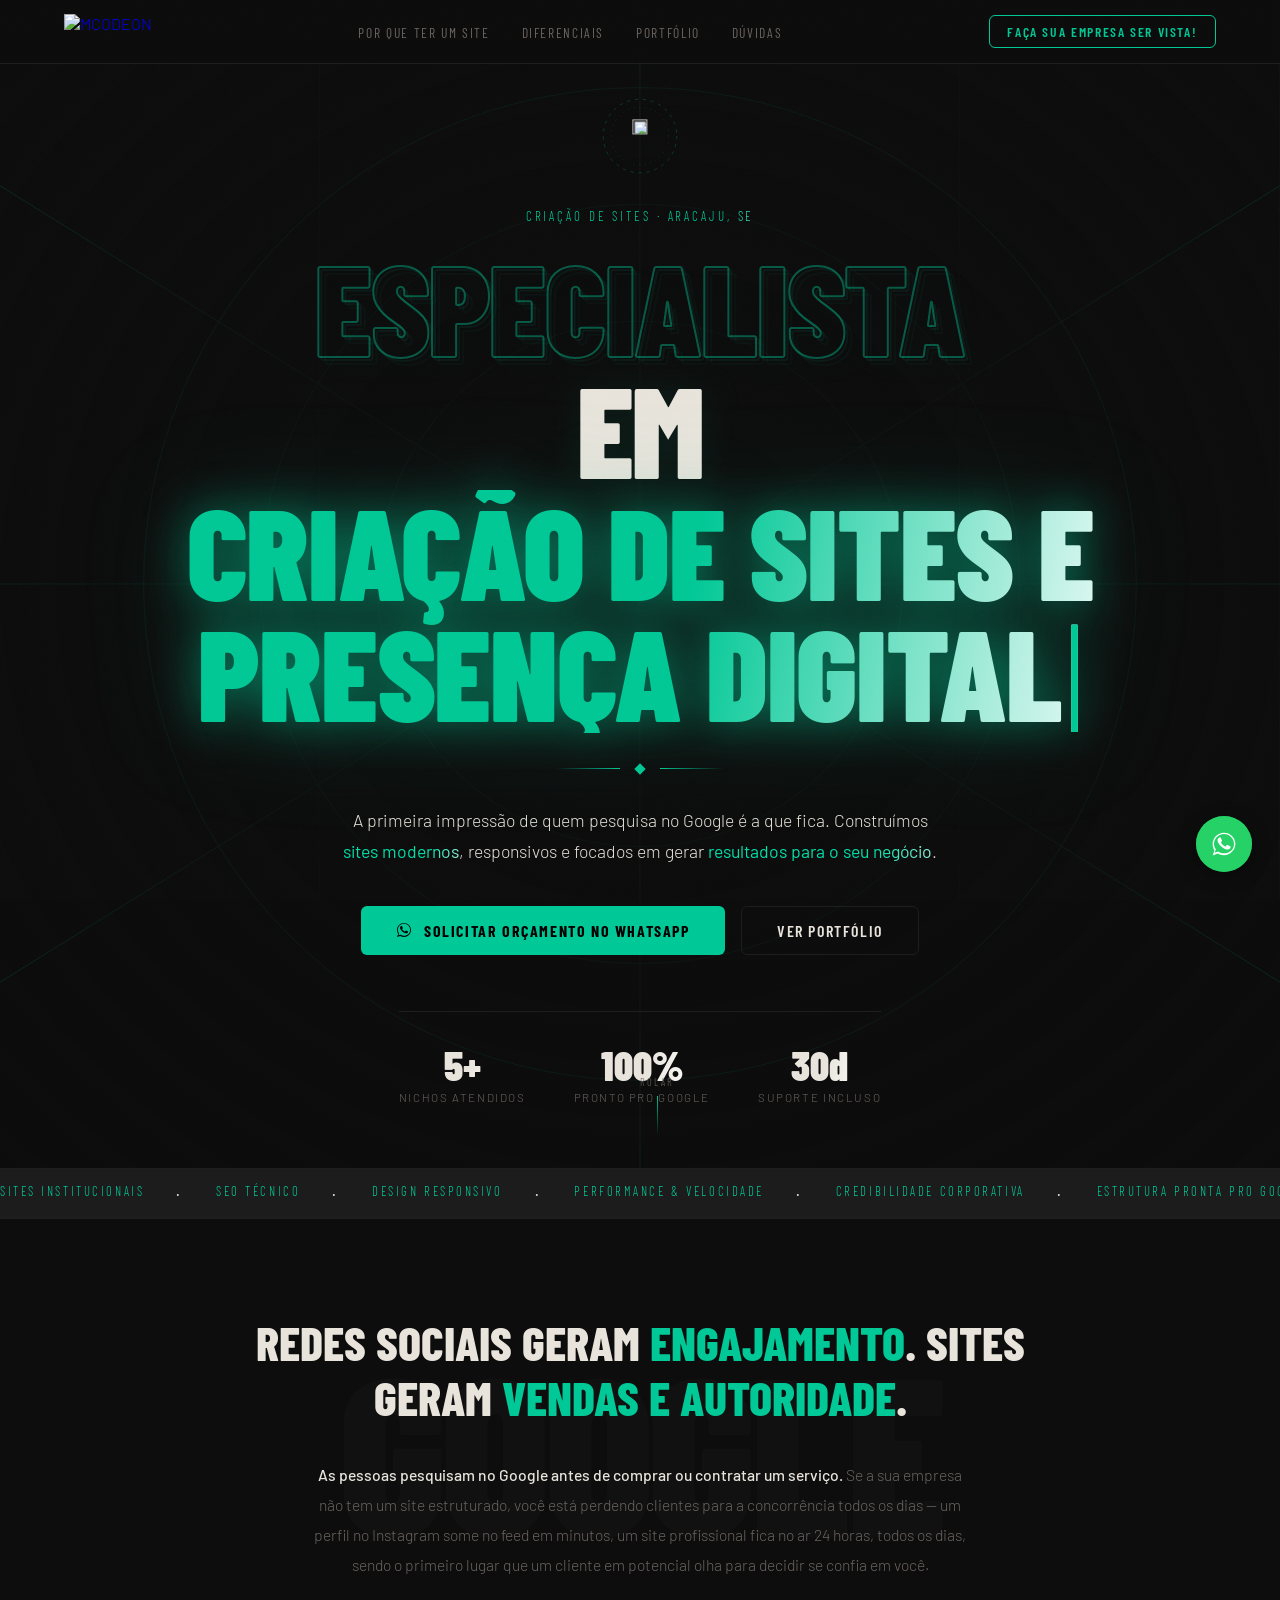
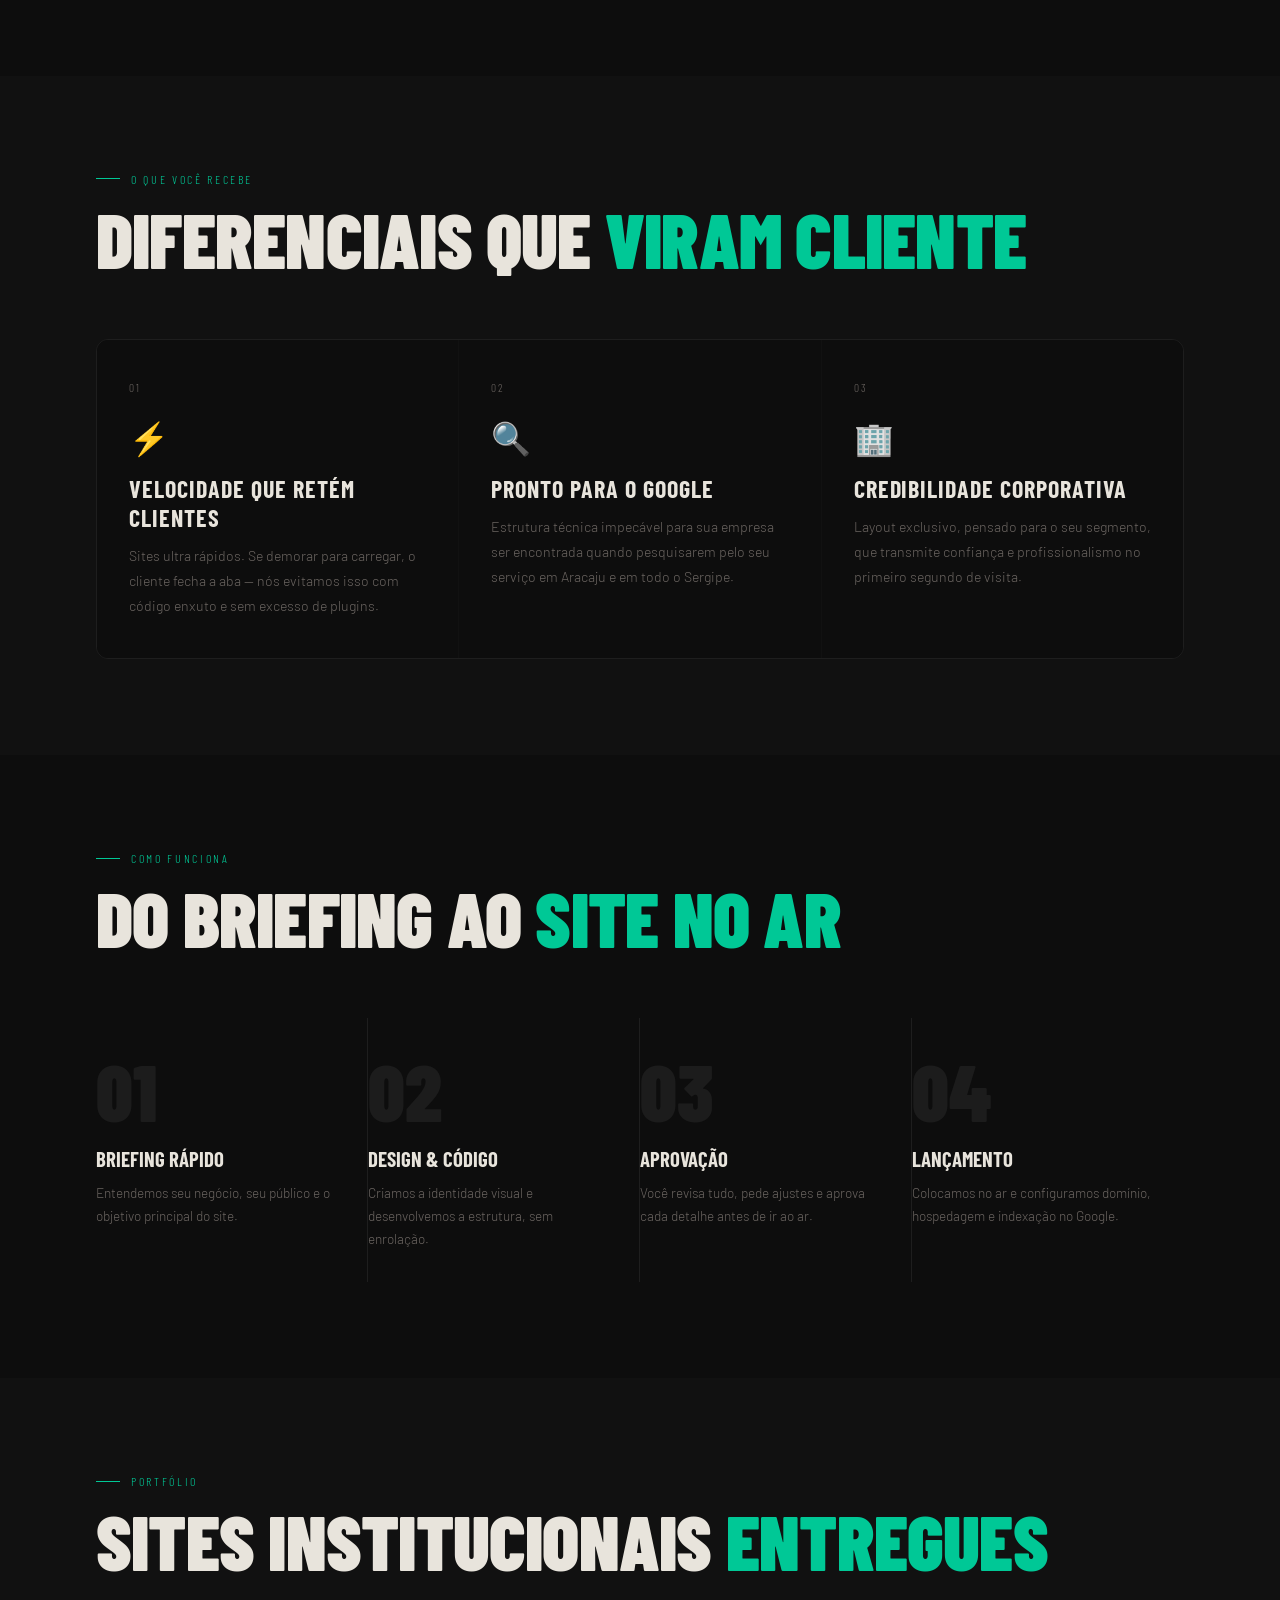
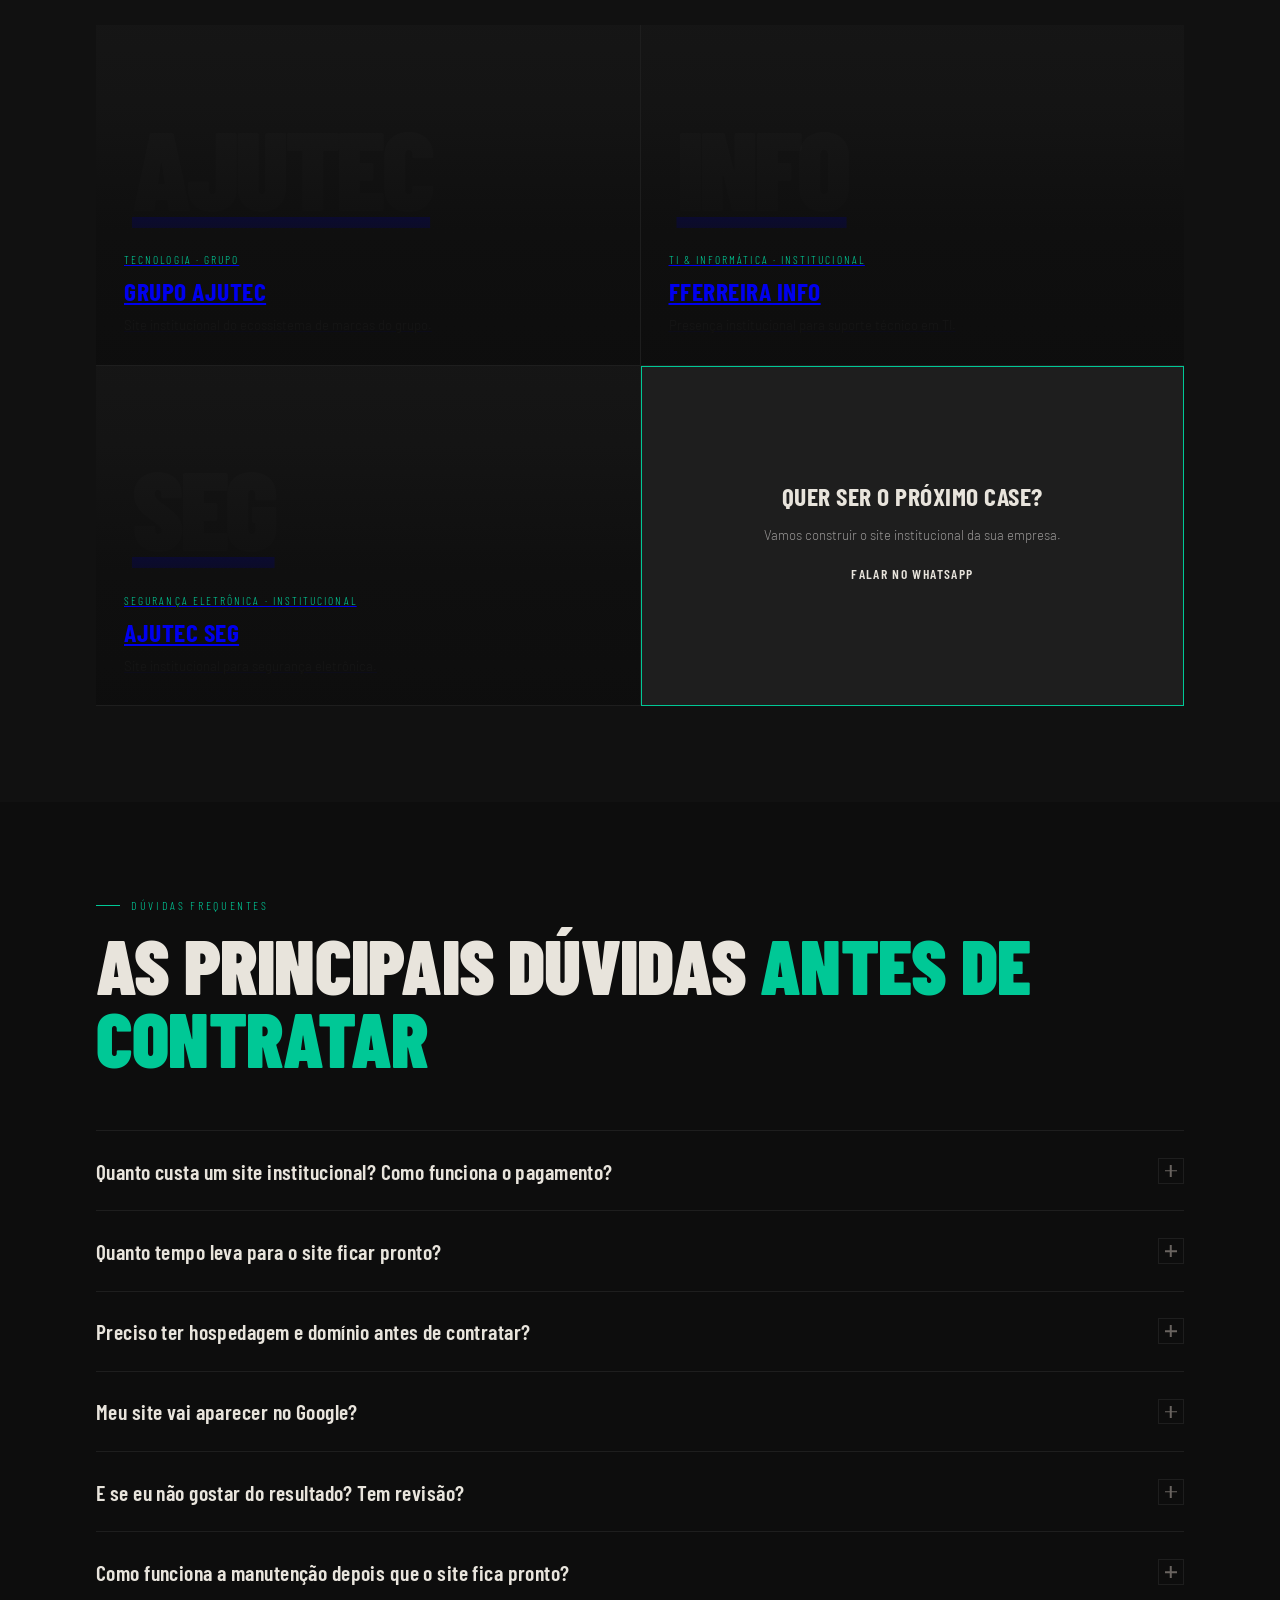
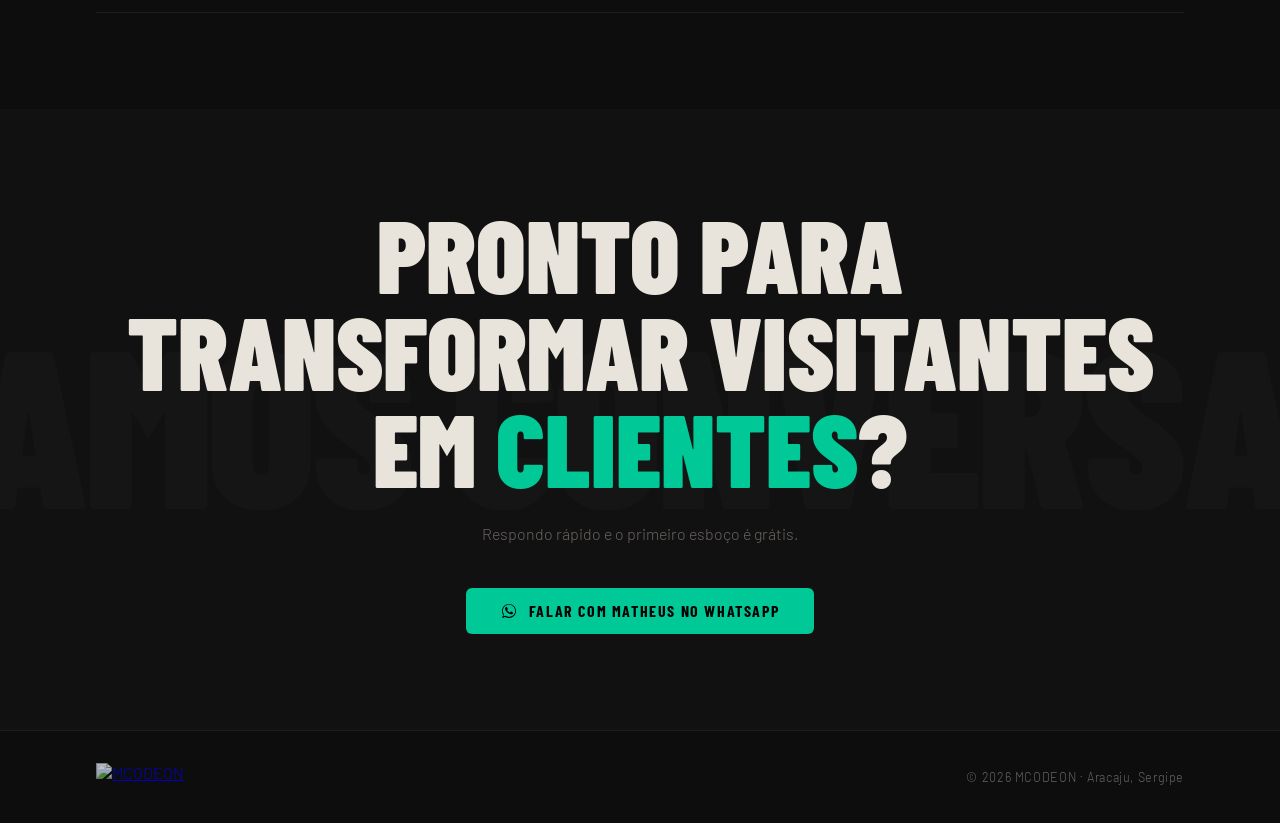
==== criacao-de-sites/index.html @ 107239f3 "nova página criada para melhor SEO" ====
<!DOCTYPE html>
<html lang="pt-BR">
<head>
<meta charset="UTF-8">
<meta name="viewport" content="width=device-width, initial-scale=1.0">
<title>Criação de Sites Profissionais em Aracaju, SE | MCODEON</title>
<meta name="description" content="Criação de sites institucionais rápidos, responsivos e otimizados para o Google. Transmita credibilidade e conquiste clientes em Aracaju e Sergipe. Orçamento pelo WhatsApp.">
<meta name="keywords" content="criação de sites, site institucional, desenvolvedor front-end, Aracaju, Sergipe, site profissional, site rápido, SEO">
<link rel="canonical" href="https://mcodeon.com.br/criacao-de-sites">

<meta property="og:type" content="website">
<meta property="og:locale" content="pt_BR">
<meta property="og:title" content="Criação de Sites Profissionais em Aracaju, SE | MCODEON">
<meta property="og:description" content="Seu negócio precisa mais do que um Instagram. Sites rápidos, responsivos e prontos para o Google, com credibilidade desde o primeiro segundo.">
<meta property="og:image" content="https://mcodeon.com.br/assets/img/logo-horizontal-semfundo.png">
<meta property="og:url" content="https://mcodeon.com.br/criacao-de-sites">

<meta name="twitter:card" content="summary_large_image">
<meta name="twitter:title" content="Criação de Sites Profissionais | MCODEON">
<meta name="twitter:description" content="Sites institucionais rápidos, responsivos e otimizados para o Google. Orçamento pelo WhatsApp.">
<meta name="twitter:image" content="https://mcodeon.com.br/assets/img/logo-horizontal-semfundo.png">
<meta name="robots" content="index, follow, max-snippet:-1, max-image-preview:large">

<link rel="preconnect" href="https://fonts.googleapis.com">
<link rel="preconnect" href="https://fonts.gstatic.com" crossorigin>
<link href="https://fonts.googleapis.com/css2?family=Barlow+Condensed:ital,wght@0,300;0,400;0,600;0,700;0,900&family=Barlow:wght@300;400;500;600&display=swap" rel="stylesheet">

<script type="application/ld+json">
{
  "@context": "https://schema.org",
  "@type": "FAQPage",
  "mainEntity": [
    { "@type": "Question", "name": "Quanto custa um site institucional? Como funciona o pagamento?",
      "acceptedAnswer": { "@type": "Answer", "text": "O valor varia conforme o número de seções, a complexidade do design e as integrações necessárias. Após uma conversa rápida pelo WhatsApp para entender o seu negócio, apresento um orçamento fechado, sem valores ocultos. Trabalho com entrada e saldo na entrega, e aceito parcelamento para projetos maiores." } },
    { "@type": "Question", "name": "Quanto tempo leva para o site ficar pronto?",
      "acceptedAnswer": { "@type": "Answer", "text": "Um site institucional com estrutura completa costuma levar de 2 a 3 semanas, do briefing à publicação. O cronograma exato é definido no início do projeto e cumprido à risca." } },
    { "@type": "Question", "name": "Preciso ter hospedagem e domínio antes de contratar?",
      "acceptedAnswer": { "@type": "Answer", "text": "Não precisa. Se você ainda não tem domínio (.com.br, .com) ou hospedagem, eu auxilio na contratação e configuração de tudo, da compra do domínio até a publicação do site no ar. Se já tem um serviço ativo, é só passar os acessos que eu cuido do resto." } },
    { "@type": "Question", "name": "Meu site vai aparecer no Google?",
      "acceptedAnswer": { "@type": "Answer", "text": "Todo projeto inclui SEO técnico: title e description otimizados, dados estruturados (JSON-LD), sitemap.xml, robots.txt, Open Graph para redes sociais e código semântico que o Google consegue ler bem. Isso coloca o site em boas condições para ranquear, principalmente em buscas locais como 'serviço + Aracaju' ou 'serviço + Sergipe'." } },
    { "@type": "Question", "name": "E se eu não gostar do resultado? Tem revisão?",
      "acceptedAnswer": { "@type": "Answer", "text": "Todo projeto inclui rodadas de revisão antes da entrega final. Você vê o site antes de ir ao ar e pode pedir ajustes de layout, cores, textos e estrutura. Nada é entregue sem a sua aprovação." } },
    { "@type": "Question", "name": "Como funciona a manutenção depois que o site fica pronto?",
      "acceptedAnswer": { "@type": "Answer", "text": "Após a publicação, seu site tem 30 dias de suporte incluído para correções e pequenos ajustes, sem custo adicional. Depois desse período, se você quiser atualizações constantes — novos textos, trocas de imagem, pequenas evoluções — fechamos um pacote de manutenção mensal sob medida para o seu negócio." } }
  ]
}
</script>

<style>
:root {
  --bg:        #0d0d0d;
  --bg2:       #111111;
  --bg3:       #161616;
  --border:    #1e1e1e;
  --accent:    #00C896;
  --accent2:   #00dfa8;
  --text:      #e8e4dc;
  --muted:     #6a6460;
  --muted2:    #9b9998;
  --faint:     #1c1c1c;
}

*, *::before, *::after { box-sizing: border-box; margin: 0; padding: 0; }
html { scroll-behavior: smooth; }

body {
  background: var(--bg);
  color: var(--text);
  font-family: 'Barlow', sans-serif;
  font-weight: 300;
  overflow-x: hidden;
}

body::before {
  content: '';
  position: fixed;
  inset: 0;
  background-image: url("data:image/svg+xml,%3Csvg viewBox='0 0 200 200' xmlns='http://www.w3.org/2000/svg'%3E%3Cfilter id='noise'%3E%3CfeTurbulence type='fractalNoise' baseFrequency='0.9' numOctaves='4' stitchTiles='stitch'/%3E%3C/filter%3E%3Crect width='100%25' height='100%25' filter='url(%23noise)' opacity='0.035'/%3E%3C/svg%3E");
  background-size: 200px 200px;
  pointer-events: none;
  z-index: 9999;
  opacity: 0.4;
}

.grid-lines {
  position: fixed; inset: 0; pointer-events: none; z-index: 0;
  display: grid; grid-template-columns: 1fr 1fr 1fr 1fr;
}
.grid-lines span { border-right: 1px solid rgba(255,255,255,0.022); }

/* ── NAV ── */
nav {
  position: fixed; top: 0; left: 0; right: 0; z-index: 100;
  display: flex; align-items: center; justify-content: space-between;
  padding: 0 clamp(1.5rem, 5vw, 4rem); height: 64px;
  border-bottom: 1px solid var(--border);
  background: rgba(13,13,13,0.85);
  -webkit-backdrop-filter: blur(12px); backdrop-filter: blur(12px);
}
.nav-logo { display: flex; align-items: center; text-decoration: none; }
.nav-logo img { height: 36px; width: auto; object-fit: contain; display: block; }
.nav-links { display: flex; gap: 2rem; list-style: none; }
.nav-links a {
  font-family: 'Barlow Condensed', sans-serif; font-weight: 400; font-size: 0.85rem;
  letter-spacing: 0.12em; text-transform: uppercase; color: var(--muted);
  text-decoration: none; transition: color 0.2s;
}
.nav-links a:hover { color: var(--accent); }
.nav-cta {
  font-family: 'Barlow Condensed', sans-serif; font-weight: 600; font-size: 0.85rem;
  letter-spacing: 0.12em; text-transform: uppercase; color: var(--accent);
  text-decoration: none; border: 1px solid var(--accent); padding: 0.45rem 1.1rem;
  transition: background 0.2s, color 0.2s; border-radius: 6px;
}
.nav-cta:hover { background: var(--accent); color: #000; }

/* ── HERO ── */
#hero {
  position: relative; min-height: 100vh;
  display: flex; flex-direction: column; align-items: center; justify-content: center;
  text-align: center; padding: 6rem clamp(1.5rem, 6vw, 5rem) 4rem; overflow: hidden;
}
#geo-svg { position: absolute; inset: 0; width: 100%; height: 100%; pointer-events: none; z-index: 0; }
#hero::before {
  content: ''; position: absolute; inset: 0;
  background: radial-gradient(ellipse 70% 70% at 50% 50%, rgba(13,13,13,0.94) 0%, rgba(13,13,13,0.72) 50%, rgba(13,13,13,0.12) 100%);
  z-index: 1; pointer-events: none;
}
.hero-inner { position: relative; z-index: 2; display: flex; flex-direction: column; align-items: center; }

.hero-mark { width: 5rem; height: 5rem; margin-bottom: 2rem; opacity: 0; animation: fadeUp 0.6s 0.15s forwards; position: relative; }
.hero-mark svg { width: 100%; height: 100%; display: block; }
.mark-logo { position: absolute; top: 50%; left: 50%; transform: translate(-50%, -50%); width: 44%; height: 44%; object-fit: contain; pointer-events: none; }
.mark-ring { animation: spin 8s linear infinite; transform-origin: 50% 50%; transform-box: fill-box; }
.mark-ring-2 { animation: spinRev 12s linear infinite; transform-origin: 50% 50%; transform-box: fill-box; }

.hero-tag {
  font-family: 'Barlow Condensed', sans-serif; font-size: 0.82rem; letter-spacing: 0.22em;
  text-transform: uppercase; margin-bottom: 1.4rem;
  background: linear-gradient(100deg, var(--accent) 0%, var(--accent) 35%, #b0fff0 50%, var(--accent) 65%, var(--accent) 100%);
  background-size: 250% 100%; -webkit-background-clip: text; background-clip: text; -webkit-text-fill-color: transparent;
  animation: fadeUp 0.6s 0.3s forwards, shimmerFast 3.5s 1s ease-in-out infinite;
}

.hero-title {
  font-family: 'Barlow Condensed', sans-serif; font-weight: 900;
  font-size: clamp(3.4rem, 10vw, 8rem); line-height: 0.95; letter-spacing: -0.01em;
  text-transform: uppercase; opacity: 0; animation: fadeUp 0.7s 0.45s forwards;
}
.hero-title .line1 {
  display: block;
  background: linear-gradient(100deg, #e8e4dc 0%, #e8e4dc 30%, #ffffff 47%, #d0fff0 53%, #e8e4dc 70%, #e8e4dc 100%);
  background-size: 220% 100%; -webkit-background-clip: text; background-clip: text; -webkit-text-fill-color: transparent;
  animation: shimmerSlow 4s 1.2s ease-in-out infinite;
  filter: drop-shadow(0 0 20px rgba(0,200,150,0.1));
}
.hero-title .line2 {
  display: block; color: transparent; -webkit-text-stroke: 2px rgba(0,200,150,0.42);
  filter: drop-shadow(3px 3px 0 rgba(0,200,150,0.18)) drop-shadow(7px 7px 0 rgba(0,200,150,0.10)) drop-shadow(14px 14px 12px rgba(0,200,150,0.08));
}
.hero-title .accent-word {
  display: block;
  background: linear-gradient(100deg, var(--accent) 0%, var(--accent) 25%, #ffffff 44%, #a0ffe0 50%, #ffffff 56%, var(--accent) 75%, var(--accent) 100%);
  background-size: 220% 100%; -webkit-background-clip: text; background-clip: text; -webkit-text-fill-color: transparent;
  animation: shimmerAccent 4.6s 0s ease-in-out infinite;
  filter: drop-shadow(0 0 22px rgba(0,200,150,0.5)) drop-shadow(0 0 50px rgba(0,200,150,0.2));
}
.hero-title .accent-word::after {
  content: '|'; -webkit-text-fill-color: var(--accent); margin-left: 4px; font-weight: 300;
  animation: blink 1.1s step-start infinite; filter: none;
}

.hero-divider { display: flex; align-items: center; gap: 1rem; margin: 2rem 0; opacity: 0; animation: fadeUp 0.6s 0.7s forwards; }
.hero-divider::before, .hero-divider::after { content: ''; display: block; width: 4rem; height: 1px; background: linear-gradient(90deg, transparent, var(--accent)); }
.hero-divider::after { background: linear-gradient(90deg, var(--accent), transparent); }
.diamond { width: 8px; height: 8px; background: var(--accent); transform: rotate(45deg); }

.hero-sub {
  font-size: clamp(0.95rem, 1.6vw, 1.1rem); font-weight: 300; color: var(--text);
  max-width: 600px; line-height: 1.75; opacity: 0; animation: fadeUp 0.7s 0.8s forwards;
}
.hero-sub .hl {
  background: linear-gradient(100deg, var(--accent2) 0%, var(--accent2) 30%, #ffffff 48%, var(--accent2) 68%, var(--accent2) 100%);
  background-size: 250% 100%; -webkit-background-clip: text; background-clip: text; -webkit-text-fill-color: transparent;
  animation: shimmerFast 3s ease-in-out infinite; font-weight: 400;
}
.hero-sub .hl:nth-child(2) { animation-delay: 0.8s; }
.hero-sub .hl:nth-child(3) { animation-delay: 1.6s; }

.hero-actions { display: flex; gap: 1rem; margin-top: 2.5rem; flex-wrap: wrap; justify-content: center; opacity: 0; animation: fadeUp 0.7s 0.95s forwards; }
.btn-primary {
  font-family: 'Barlow Condensed', sans-serif; font-weight: 700; font-size: 1rem; letter-spacing: 0.1em;
  text-transform: uppercase; color: #000; background: var(--accent); border: none; padding: 0.85rem 2.2rem;
  cursor: pointer; text-decoration: none; display: inline-block; transition: background 0.2s, transform 0.15s; border-radius: 6px;
}
.btn-primary:hover { background: var(--accent2); transform: translateY(-2px); }
.btn-ghost {
  font-family: 'Barlow Condensed', sans-serif; font-weight: 600; font-size: 1rem; letter-spacing: 0.1em;
  text-transform: uppercase; color: var(--text); background: transparent; border: 1px solid var(--border);
  padding: 0.85rem 2.2rem; cursor: pointer; text-decoration: none; display: inline-block;
  transition: border-color 0.2s, color 0.2s; border-radius: 6px;
}
.btn-ghost:hover { border-color: var(--text); }
.btn-icon { display: inline-flex; align-items: center; justify-content: center; gap: 0.75rem; }
.btn-icon svg { width: 1rem; height: 1rem; fill: currentColor; flex-shrink: 0; }

.hero-stats { display: flex; gap: 3rem; margin-top: 3.5rem; padding-top: 2rem; border-top: 1px solid var(--border); opacity: 0; animation: fadeUp 0.7s 1.1s forwards; }
.stat { text-align: center; }
.stat-num {
  font-family: 'Barlow Condensed', sans-serif; font-weight: 900; font-size: 2.6rem; line-height: 1;
  background: linear-gradient(100deg, #e8e4dc 0%, #e8e4dc 25%, #ffffff 44%, #d0fff0 50%, #ffffff 56%, #e8e4dc 75%, #e8e4dc 100%);
  background-size: 220% 100%; -webkit-background-clip: text; background-clip: text; -webkit-text-fill-color: transparent;
  animation: shimmerSlow 5s ease-in-out infinite;
}
.stat:nth-child(2) .stat-num { animation-delay: 0.6s; }
.stat:nth-child(3) .stat-num { animation-delay: 1.2s; }
.stat-label { font-size: 0.72rem; letter-spacing: 0.14em; text-transform: uppercase; color: var(--muted); margin-top: 0.3rem; }

.scroll-hint { position: absolute; bottom: 2rem; left: 50%; transform: translateX(-50%); z-index: 2; display: flex; flex-direction: column; align-items: center; gap: 0.5rem; opacity: 0; animation: fadeUp 0.7s 1.4s forwards; }
.scroll-hint span { font-family: 'Barlow Condensed', sans-serif; font-size: 0.65rem; letter-spacing: 0.2em; text-transform: uppercase; color: var(--muted); }
.scroll-line { width: 1px; height: 2.5rem; background: linear-gradient(to bottom, var(--accent), transparent); animation: scrollPulse 2s ease-in-out infinite; }

@keyframes shimmerAccent { 0% { background-position: 200% center; } 100% { background-position: -200% center; } }
@keyframes shimmerSlow { 0% { background-position: 200% center; } 100% { background-position: -200% center; } }
@keyframes shimmerFast { 0% { background-position: 250% center; } 100% { background-position: -250% center; } }
@keyframes blink { 0%, 100% { opacity: 1; } 50% { opacity: 0; } }

/* ── MARQUEE ── */
.marquee-strip { border-top: 1px solid var(--border); border-bottom: 1px solid var(--border); overflow: hidden; padding: 0.9rem 0; background: var(--faint); position: relative; z-index: 1; }
.marquee-inner { display: flex; gap: 2rem; animation: marquee 34s linear infinite; width: max-content; }
.marquee-inner span { font-family: 'Barlow Condensed', sans-serif; font-size: 0.8rem; letter-spacing: 0.2em; text-transform: uppercase; color: var(--accent); white-space: nowrap; }
.marquee-inner span.dot { color: var(--text); font-size: 1.2rem; line-height: 1; }
@keyframes marquee { from { transform: translateX(0); } to { transform: translateX(-50%); } }

/* ── SECTION BASE ── */
section { position: relative; z-index: 1; }
.section-label {
  font-family: 'Barlow Condensed', sans-serif; font-size: 0.75rem; letter-spacing: 0.22em;
  text-transform: uppercase; color: var(--accent); margin-bottom: 1rem; display: flex; align-items: center; gap: 0.7rem;
}
.section-label::before { content: ''; display: block; width: 1.5rem; height: 1px; background: var(--accent); }
.section-title { font-family: 'Barlow Condensed', sans-serif; font-weight: 900; font-size: clamp(2.8rem, 6vw, 5rem); text-transform: uppercase; line-height: 0.95; letter-spacing: -0.01em; }
.section-title em { font-style: normal; color: var(--accent); }

/* ── A DOR ── */
#dor { padding: 6rem clamp(1.5rem, 8vw, 6rem); position: relative; overflow: hidden; border-top: 1px solid var(--border); }
#dor::before {
  content: 'GOOGLE'; position: absolute; top: 50%; left: 50%; transform: translate(-50%, -50%);
  font-family: 'Barlow Condensed', sans-serif; font-weight: 900; font-size: clamp(4rem, 18vw, 14rem);
  letter-spacing: -0.02em; text-transform: uppercase; color: rgba(255,255,255,0.02); white-space: nowrap; pointer-events: none;
}
.dor-inner { position: relative; z-index: 1; max-width: 880px; margin: 0 auto; text-align: center; }
.dor-quote {
  font-family: 'Barlow Condensed', sans-serif; font-weight: 800; text-transform: uppercase;
  font-size: clamp(1.7rem, 4vw, 3rem); line-height: 1.15; margin-bottom: 2.2rem;
}
.dor-quote em { font-style: normal; color: var(--accent); }
.dor-text { font-size: 0.98rem; color: var(--muted); line-height: 1.9; max-width: 660px; margin: 0 auto; }
.dor-text strong { color: var(--text); font-weight: 500; }

/* ── SERVICES / DIFERENCIAIS ── */
#servicos { padding: 6rem clamp(1.5rem, 8vw, 6rem); background: var(--bg2); }
.services-grid { display: grid; grid-template-columns: repeat(auto-fit, minmax(260px, 1fr)); gap: 1px; margin-top: 4rem; border: 1px solid var(--border); border-radius: 12px; overflow: hidden; }
.service-card { background: var(--bg); padding: 2.5rem 2rem; position: relative; overflow: hidden; transition: background 0.25s; }
.service-card::before { content: ''; position: absolute; top: 0; left: 0; width: 3px; height: 0; background: var(--accent); transition: height 0.35s ease; }
.service-card:hover { background: var(--bg3); }
.service-card:hover::before { height: 100%; }
.service-num { font-family: 'Barlow Condensed', sans-serif; font-size: 0.72rem; letter-spacing: 0.18em; color: var(--muted); margin-bottom: 1.5rem; }
.service-icon { font-size: 2rem; margin-bottom: 1rem; display: block; }
.service-name { font-family: 'Barlow Condensed', sans-serif; font-weight: 700; font-size: 1.5rem; text-transform: uppercase; letter-spacing: 0.04em; margin-bottom: 0.8rem; }
.service-desc { font-size: 0.88rem; color: var(--muted); line-height: 1.75; }

/* ── PROCESS ── */
#processo { padding: 6rem clamp(1.5rem, 8vw, 6rem); }
.process-steps { display: grid; grid-template-columns: repeat(auto-fit, minmax(200px, 1fr)); margin-top: 4rem; }
.process-step { padding: 2rem 2rem 2rem 0; border-right: 1px solid var(--border); }
.process-step:last-child { border-right: none; }
.step-num { font-family: 'Barlow Condensed', sans-serif; font-weight: 900; font-size: 5rem; line-height: 1; color: var(--faint); margin-bottom: 1rem; transition: color 0.3s; }
.process-step:hover .step-num { color: var(--accent); opacity: 0.3; }
.step-title { font-family: 'Barlow Condensed', sans-serif; font-weight: 700; font-size: 1.3rem; text-transform: uppercase; margin-bottom: 0.6rem; }
.step-desc { font-size: 0.85rem; color: var(--muted); line-height: 1.7; }

/* ── PORTFOLIO ── */
#portfolio { padding: 6rem clamp(1.5rem, 8vw, 6rem); background: var(--bg2); }
.portfolio-header { display: flex; justify-content: space-between; align-items: flex-end; flex-wrap: wrap; gap: 1.5rem; margin-bottom: 3rem; }
.portfolio-grid { display: grid; grid-template-columns: 1fr 1fr; gap: 1px; background: var(--border); }
.proj-inner { position: relative; overflow: hidden; aspect-ratio: 16 / 10; padding: 1.75rem; display: flex; flex-direction: column; justify-content: flex-end; }
.proj-overlay { position: absolute; inset: 0; background: linear-gradient(to top, rgba(13,13,13,0.97) 0%, rgba(13,13,13,0.88) 40%, rgba(13,13,13,0.6) 75%, rgba(13,13,13,0.5) 100%); z-index: 1; }
.proj-cat { font-family: 'Barlow Condensed', sans-serif; font-size: 0.72rem; letter-spacing: 0.18em; text-transform: uppercase; color: var(--accent); margin-bottom: 0.6rem; }
.proj-name { font-family: 'Barlow Condensed', sans-serif; font-weight: 700; font-size: 1.6rem; text-transform: uppercase; letter-spacing: 0.02em; margin-bottom: 0.5rem; }
.proj-desc { font-size: 0.82rem; color: var(--muted2); line-height: 1.7; }
.proj-arrow {
  position: absolute; top: 1.5rem; right: 1.5rem; width: 2.2rem; height: 2.2rem; border: 1px solid var(--border);
  display: flex; align-items: center; justify-content: center; opacity: 0; transform: translate(-4px, 4px);
  transition: opacity 0.25s, transform 0.25s; border-radius: 6px; z-index: 2; background: var(--bg);
}
.proj:hover .proj-arrow { opacity: 1; transform: translate(0,0); }
.proj-arrow svg { width: 14px; fill: var(--accent); }
.proj-bg-text {
  position: absolute; bottom: -1rem; right: -0.5rem; font-family: 'Barlow Condensed', sans-serif; font-weight: 900;
  font-size: 7rem; letter-spacing: -0.04em; color: rgba(255,255,255,0.04); text-transform: uppercase;
  pointer-events: none; user-select: none; -webkit-user-select: none; transition: opacity 0.3s; z-index: 0;
}
.proj:hover .proj-bg-text { opacity: 0.3; }
.proj-bg-text, .proj-arrow, .proj-cat, .proj-name { position: relative; z-index: 2; }
.proj-bg-text { z-index: 0; }

.proj--cta .proj-inner { justify-content: center; align-items: center; text-align: center; }
.proj--cta { border: 1px solid var(--accent); }
.proj--cta .proj-name { margin-bottom: 0.8rem; }
.proj--cta .btn-ghost { margin-top: 0.5rem; padding: 0.6rem 1.4rem; font-size: 0.85rem; }

/* ── FAQ ── */
#faq { padding: 6rem clamp(1.5rem, 8vw, 6rem); background: var(--bg); }
.faq-list { margin-top: 3.5rem; border-top: 1px solid var(--border); }
.faq-item { border-bottom: 1px solid var(--border); }
.faq-question { width: 100%; background: none; border: none; cursor: pointer; padding: 1.6rem 0; display: flex; align-items: center; justify-content: space-between; gap: 1.5rem; text-align: left; }
.faq-question span { font-family: 'Barlow Condensed', sans-serif; font-weight: 600; font-size: clamp(1.1rem, 2.2vw, 1.35rem); letter-spacing: 0.02em; color: var(--text); line-height: 1.3; transition: color 0.2s; }
.faq-question:hover span, .faq-item.open .faq-question span { color: var(--accent); }
.faq-icon { flex-shrink: 0; width: 1.6rem; height: 1.6rem; border: 1px solid var(--border); position: relative; transition: border-color 0.2s, background 0.2s; }
.faq-icon span { position: absolute; top: 50%; left: 50%; display: block; width: 12px; height: 1.5px; background: var(--muted); transition: transform 0.3s ease, opacity 0.3s ease, background 0.2s; }
.faq-icon span:first-child { transform: translate(-50%, -50%) rotate(0deg); }
.faq-icon span:last-child { transform: translate(-50%, -50%) rotate(90deg); }
.faq-item.open .faq-icon { border-color: var(--accent); background: var(--accent); }
.faq-item.open .faq-icon span { background: #000; }
.faq-item.open .faq-icon span:first-child { transform: translate(-50%, -50%) rotate(45deg); }
.faq-item.open .faq-icon span:last-child { transform: translate(-50%, -50%) rotate(-45deg); }
.faq-answer { overflow: hidden; max-height: 0; transition: max-height 0.4s ease, padding 0.3s ease; padding: 0; }
.faq-item.open .faq-answer { max-height: 400px; padding-bottom: 1.6rem; }
.faq-answer p { font-size: 0.95rem; color: var(--muted); line-height: 1.85; max-width: 740px; }

/* ── CTA ── */
#contato { padding: 6rem clamp(1.5rem, 8vw, 6rem); background: var(--bg2); text-align: center; position: relative; overflow: hidden; }
#contato::before {
  content: 'VAMOS CONVERSAR'; position: absolute; top: 50%; left: 50%; transform: translate(-50%, -50%);
  font-family: 'Barlow Condensed', sans-serif; font-weight: 900; font-size: clamp(4rem, 18vw, 14rem);
  letter-spacing: -0.02em; text-transform: uppercase; color: rgba(255,255,255,0.02); white-space: nowrap; pointer-events: none;
}
.cta-inner { position: relative; z-index: 1; }
.cta-title { font-family: 'Barlow Condensed', sans-serif; font-weight: 900; font-size: clamp(3rem, 8vw, 6.5rem); text-transform: uppercase; line-height: 0.95; margin-bottom: 1.5rem; }
.cta-title span { color: var(--accent); }
.cta-sub { font-size: 1rem; color: var(--muted); max-width: 420px; margin: 0 auto 2.5rem; line-height: 1.7; }
.cta-links { display: flex; gap: 1rem; justify-content: center; flex-wrap: wrap; }

/* ── FOOTER ── */
footer { padding: 2rem clamp(1.5rem, 8vw, 6rem); border-top: 1px solid var(--border); display: flex; justify-content: space-between; align-items: center; flex-wrap: wrap; gap: 1rem; }
.footer-logo { display: flex; align-items: center; }
.footer-logo img { height: 28px; width: auto; object-fit: contain; opacity: 0.75; transition: opacity 0.2s; }
.footer-logo img:hover { opacity: 1; }
footer p { font-size: 0.78rem; color: var(--muted); letter-spacing: 0.05em; }
#textofooter { color: var(--muted); }
.link-invisivel { color: inherit; text-decoration: none; }

/* ── GLOBAL ANIMATIONS ── */
@keyframes fadeUp { from { opacity: 0; transform: translateY(20px); } to { opacity: 1; transform: translateY(0); } }
@keyframes spin { to { transform: rotate(360deg); } }
@keyframes spinRev { to { transform: rotate(-360deg); } }
@keyframes scrollPulse { 0%, 100% { opacity: 0.3; } 50% { opacity: 1; } }

.reveal { opacity: 0; transform: translateY(24px); transition: opacity 0.6s ease, transform 0.6s ease; }
.reveal.visible { opacity: 1; transform: translateY(0); }

/* ── HAMBURGER ── */
.nav-hamburger { display: none; flex-direction: column; justify-content: center; gap: 5px; width: 2.2rem; height: 2.2rem; background: none; border: none; cursor: pointer; padding: 0; z-index: 200; }
.nav-hamburger span { display: block; width: 100%; height: 1.5px; background: var(--text); transition: transform 0.3s ease, opacity 0.3s ease; transform-origin: center; }
.nav-hamburger.open span:nth-child(1) { transform: translateY(6.5px) rotate(45deg); }
.nav-hamburger.open span:nth-child(2) { opacity: 0; transform: scaleX(0); }
.nav-hamburger.open span:nth-child(3) { transform: translateY(-6.5px) rotate(-45deg); }

.nav-drawer {
  display: none; position: fixed; top: 64px; left: 0; right: 0; background: rgba(13,13,13,0.98);
  -webkit-backdrop-filter: blur(12px); backdrop-filter: blur(16px); border-bottom: 1px solid var(--border);
  z-index: 99; padding: 2rem clamp(1.5rem, 6vw, 2.5rem); flex-direction: column; gap: 0;
  transform: translateY(-8px); opacity: 0; transition: transform 0.3s ease, opacity 0.3s ease;
  border-bottom-left-radius: 16px; border-bottom-right-radius: 16px;
}
.nav-drawer.open { display: flex; transform: translateY(0); opacity: 1; }
.nav-drawer a { font-family: 'Barlow Condensed', sans-serif; font-weight: 700; font-size: 2rem; letter-spacing: 0.06em; text-transform: uppercase; color: var(--muted); text-decoration: none; padding: 0.9rem 0; border-bottom: 1px solid var(--border); transition: color 0.2s; }
.nav-drawer a:last-child { border-bottom: none; }
.nav-drawer a:hover { color: var(--accent); }

/* ── WHATSAPP FLUTUANTE ── */
.whatsapp-float {
  position: fixed; bottom: 1.75rem; right: 1.75rem; width: 3.5rem; height: 3.5rem; background: #25D366;
  border-radius: 50%; display: flex; align-items: center; justify-content: center; color: #fff;
  text-decoration: none; box-shadow: 0 4px 18px rgba(0,0,0,0.35); z-index: 200; transition: transform 0.2s ease, box-shadow 0.2s ease;
}
.whatsapp-float:hover { transform: scale(1.08); box-shadow: 0 6px 24px rgba(0,0,0,0.45); }
.whatsapp-float svg { position: relative; z-index: 2; }
.whatsapp-float__pulse { position: absolute; inset: 0; border-radius: 50%; background: #25D366; opacity: 0.6; animation: waPulse 2.4s ease-out infinite; z-index: 1; }
@keyframes waPulse { 0% { transform: scale(1); opacity: 0.6; } 100% { transform: scale(1.9); opacity: 0; } }
@media (prefers-reduced-motion: reduce) { .whatsapp-float__pulse { animation: none; opacity: 0; } html { scroll-behavior: auto; } }

/* ── MOBILE ── */
@media (max-width: 380px) {
  .hero-title { font-size: clamp(2.8rem, 18vw, 4rem); }
  .hero-stats { gap: 1rem; }
  .stat-num { font-size: 1.7rem; }
}

@media (max-width: 768px) {
  .nav-links { display: none; }
  .nav-cta { display: none; }
  .nav-hamburger { display: flex; }

  #hero { padding: 5.5rem 1.5rem 5rem; min-height: 100svh; }
  .hero-mark { width: 4rem; height: 4rem; margin-bottom: 1.5rem; }
  .hero-tag { font-size: 0.7rem; letter-spacing: 0.16em; margin-bottom: 1rem; }
  .hero-title { font-size: clamp(3rem, 15vw, 5rem); }
  .hero-divider::before, .hero-divider::after { width: 2.5rem; }
  .hero-sub { font-size: 0.92rem; max-width: 100%; }
  .hero-actions { flex-direction: column; align-items: center; gap: 0.75rem; width: 100%; }
  .btn-primary, .btn-ghost { width: 100%; text-align: center; padding: 1rem 1.5rem; }
  .hero-stats { gap: 1.5rem; margin-top: 2.5rem; padding-top: 1.5rem; width: 100%; justify-content: center; }
  .stat-num { font-size: 2rem; }
  .scroll-hint { display: none; }

  .marquee-inner { gap: 1.2rem; }
  .marquee-inner span { font-size: 0.72rem; }

  #dor, #servicos, #processo, #portfolio, #faq, #contato { padding: 4rem 1.5rem; }
  .section-title { font-size: clamp(2.2rem, 10vw, 3.5rem); }
  .dor-quote { font-size: clamp(1.4rem, 6vw, 2rem); }

  .services-grid { grid-template-columns: 1fr; margin-top: 2.5rem; }
  .service-card { padding: 2rem 1.5rem; }

  .process-steps { grid-template-columns: 1fr; margin-top: 2.5rem; }
  .process-step { border-right: none; border-bottom: 1px solid var(--border); padding: 1.5rem 0; }
  .process-step:last-child { border-bottom: none; }
  .step-num { font-size: 3.5rem; }

  .portfolio-grid { grid-template-columns: 1fr; }
  .proj-inner { aspect-ratio: 16 / 11; padding: 1.5rem; }
  .proj-bg-text { font-size: 4.5rem; }
  .portfolio-header { flex-direction: column; gap: 1rem; }

  .cta-title { font-size: clamp(2.5rem, 12vw, 4rem); }
  .cta-links { flex-direction: column; align-items: center; }
  .cta-links a { width: 100%; text-align: center; }

  footer { flex-direction: column; align-items: flex-start; gap: 0.6rem; padding: 1.5rem; }
  .footer-logo img { height: 24px; }
  .whatsapp-float { bottom: 1.25rem; right: 1.25rem; width: 3.2rem; height: 3.2rem; }

  .faq-question { padding: 1.3rem 0; gap: 1rem; }
  .faq-item.open .faq-answer { max-height: 600px; }
}
</style>
</head>
<body>

<div class="grid-lines"><span></span><span></span><span></span><span></span></div>

<nav>
  <a href="/" class="nav-logo"><img src="https://mcodeon.com.br/assets/img/logo-horizontal-semfundo.png" alt="MCODEON"></a>
  <ul class="nav-links">
    <li><a href="#dor">Por que ter um site</a></li>
    <li><a href="#servicos">Diferenciais</a></li>
    <li><a href="#portfolio">Portfólio</a></li>
    <li><a href="#faq">Dúvidas</a></li>
  </ul>
  <a class="nav-cta" href="https://wa.me/5579998523718?text=Ol%C3%A1%20Matheus%2C%20quero%20solicitar%20um%20or%C3%A7amento%20para%20a%20cria%C3%A7%C3%A3o%20de%20um%20site%20profissional%20para%20o%20meu%20neg%C3%B3cio" target="_blank" rel="noopener">
    FAÇA SUA EMPRESA SER VISTA!</a>
  <button class="nav-hamburger" id="hamburger" aria-label="Abrir menu"><span></span><span></span><span></span></button>
</nav>

<div class="nav-drawer" id="drawer">
  <a href="#dor">Por que ter um site</a>
  <a href="#servicos">Diferenciais</a>
  <a href="#portfolio">Portfólio</a>
  <a href="#faq">Dúvidas</a>
  <a href="https://wa.me/5579998523718" target="_blank" rel="noopener">MUDE SEU NEGÓCIO AGORA</a>
</div>

<!-- HERO -->
<section id="hero">
  <svg id="geo-svg" viewBox="0 0 1200 800" preserveAspectRatio="xMidYMid slice">
    <g stroke="#00C896" stroke-width="0.6" fill="none" opacity="0.22">
      <circle cx="600" cy="400" r="180"></circle>
      <circle cx="600" cy="400" r="260"></circle>
      <circle cx="600" cy="400" r="340"></circle>
      <line x1="0" y1="400" x2="1200" y2="400"></line>
      <line x1="600" y1="0" x2="600" y2="800"></line>
      <line x1="150" y1="120" x2="1050" y2="680"></line>
      <line x1="1050" y1="120" x2="150" y2="680"></line>
    </g>
  </svg>

  <div class="hero-inner">
    <div class="hero-mark">
      <svg viewBox="0 0 100 100">
        <circle class="mark-ring" cx="50" cy="50" r="46" fill="none" stroke="#00C896" stroke-width="0.6" stroke-dasharray="4 6" opacity="0.5"></circle>
        <circle class="mark-ring-2" cx="50" cy="50" r="36" fill="none" stroke="#00dfa8" stroke-width="0.4" stroke-dasharray="2 5" opacity="0.35"></circle>
      </svg>
      <img class="mark-logo" src="https://mcodeon.com.br/assets/img/logo-limpo-semfundo.png" alt="">
    </div>

    <span class="hero-tag">Criação de Sites · Aracaju, SE</span>

    <h1 class="hero-title">
      <span class="line2">Especialista</span>
      <span class="line1">em</span>
      <span class="accent-word">Criação de Sites e Presença Digital</span>
    </h1>

    <div class="hero-divider"><span class="diamond"></span></div>

    <p class="hero-sub">
A primeira impressão de quem pesquisa no Google é a que fica. Construímos <span class="hl">sites modernos</span>, responsivos e focados em gerar <span class="hl">resultados para o seu negócio</span>.</p>

    <div class="hero-actions">
      <a class="btn-primary btn-icon" href="https://wa.me/5579998523718?text=Ol%C3%A1%20Matheus%2C%20quero%20solicitar%20um%20or%C3%A7amento%20para%20a%20cria%C3%A7%C3%A3o%20de%20um%20site%20profissional%20para%20o%20meu%20neg%C3%B3cio" target="_blank" rel="noopener">
        <svg viewBox="0 0 32 32"><path d="M16 2C8.3 2 2 8.3 2 16c0 2.8.8 5.5 2.3 7.8L2 30l6.4-2.2c2.2 1.3 4.7 2 7.6 2 7.7 0 14-6.3 14-14S23.7 2 16 2zm0 25.5c-2.4 0-4.7-.7-6.7-1.9l-.5-.3-4.2 1.4 1.4-4.1-.3-.5C4.4 20.1 3.7 18.1 3.7 16 3.7 9.2 9.2 3.7 16 3.7S28.3 9.2 28.3 16 22.8 27.5 16 27.5zm7-9.1c-.4-.2-2.3-1.1-2.6-1.3-.4-.1-.6-.2-.9.2-.3.4-1 1.3-1.2 1.5-.2.3-.4.3-.8.1-.4-.2-1.6-.6-3-1.9-1.1-1-1.9-2.2-2.1-2.6-.2-.4 0-.6.2-.8.2-.2.4-.4.5-.6.2-.2.2-.4.4-.6.1-.2.1-.5 0-.7-.1-.2-.9-2.2-1.3-3-.3-.8-.7-.7-.9-.7h-.8c-.3 0-.7.1-1 .5-.4.4-1.4 1.3-1.4 3.2s1.4 3.7 1.6 4c.2.3 2.8 4.3 6.9 6 3.9 1.6 3.9 1.1 4.6 1 .7-.1 2.3-.9 2.6-1.8.3-.9.3-1.7.2-1.8-.1-.2-.4-.3-.8-.5z"/></svg>
        Solicitar Orçamento no WhatsApp
      </a>
      <a class="btn-ghost" href="#portfolio">Ver Portfólio</a>
    </div>

    <div class="hero-stats">
      <div class="stat"><div class="stat-num">5+</div><div class="stat-label">Nichos Atendidos</div></div>
      <div class="stat"><div class="stat-num">100%</div><div class="stat-label">Pronto pro Google</div></div>
      <div class="stat"><div class="stat-num">30d</div><div class="stat-label">Suporte Incluso</div></div>
    </div>
  </div>

  <div class="scroll-hint"><span>Rolar</span><div class="scroll-line"></div></div>
</section>

<div class="marquee-strip">
  <div class="marquee-inner">
    <span>Sites Institucionais</span><span class="dot">·</span>
    <span>SEO Técnico</span><span class="dot">·</span>
    <span>Design Responsivo</span><span class="dot">·</span>
    <span>Performance & Velocidade</span><span class="dot">·</span>
    <span>Credibilidade Corporativa</span><span class="dot">·</span>
    <span>Estrutura Pronta pro Google</span><span class="dot">·</span>
    <span>Suporte Pós-Entrega</span><span class="dot">·</span>
    <span>HTML/CSS ou React</span><span class="dot">·</span>
    <span>Sites Institucionais</span><span class="dot">·</span>
    <span>SEO Técnico</span><span class="dot">·</span>
    <span>Design Responsivo</span><span class="dot">·</span>
    <span>Performance & Velocidade</span><span class="dot">·</span>
    <span>Credibilidade Corporativa</span><span class="dot">·</span>
    <span>Estrutura Pronta pro Google</span><span class="dot">·</span>
    <span>Suporte Pós-Entrega</span><span class="dot">·</span>
    <span>HTML/CSS ou React</span><span class="dot">·</span>
  </div>
</div>

<!-- A DOR -->
<section id="dor">
  <div class="dor-inner reveal">
    <p class="dor-quote">Redes sociais geram <em>engajamento</em>. Sites geram <em>vendas e autoridade</em>.</p>
    <div class="dor-text">
      <p><strong>As pessoas pesquisam no Google antes de comprar ou contratar um serviço.</strong> Se a sua empresa não tem um site estruturado, você está perdendo clientes para a concorrência todos os dias — um perfil no Instagram some no feed em minutos, um site profissional fica no ar 24 horas, todos os dias, sendo o primeiro lugar que um cliente em potencial olha para decidir se confia em você.</p>
    </div>
  </div>
</section>

<!-- DIFERENCIAIS -->
<section id="servicos">
  <div class="section-label">O que você recebe</div>
  <h2 class="section-title reveal">Diferenciais que <em>viram cliente</em></h2>

  <div class="services-grid reveal">
    <div class="service-card">
      <div class="service-num">01</div>
      <span class="service-icon">⚡</span>
      <h3 class="service-name">Velocidade que Retém Clientes</h3>
      <p class="service-desc">Sites ultra rápidos. Se demorar para carregar, o cliente fecha a aba — nós evitamos isso com código enxuto e sem excesso de plugins.</p>
    </div>
    <div class="service-card">
      <div class="service-num">02</div>
      <span class="service-icon">🔍</span>
      <h3 class="service-name">Pronto para o Google</h3>
      <p class="service-desc">Estrutura técnica impecável para sua empresa ser encontrada quando pesquisarem pelo seu serviço em Aracaju e em todo o Sergipe.</p>
    </div>
    <div class="service-card">
      <div class="service-num">03</div>
      <span class="service-icon">🏢</span>
      <h3 class="service-name">Credibilidade Corporativa</h3>
      <p class="service-desc">Layout exclusivo, pensado para o seu segmento, que transmite confiança e profissionalismo no primeiro segundo de visita.</p>
    </div>
  </div>
</section>

<!-- PROCESSO -->
<section id="processo">
  <div class="section-label">Como funciona</div>
  <h2 class="section-title reveal">Do briefing ao <em>site no ar</em></h2>

  <div class="process-steps reveal">
    <div class="process-step">
      <div class="step-num">01</div>
      <h3 class="step-title">Briefing Rápido</h3>
      <p class="step-desc">Entendemos seu negócio, seu público e o objetivo principal do site.</p>
    </div>
    <div class="process-step">
      <div class="step-num">02</div>
      <h3 class="step-title">Design & Código</h3>
      <p class="step-desc">Criamos a identidade visual e desenvolvemos a estrutura, sem enrolação.</p>
    </div>
    <div class="process-step">
      <div class="step-num">03</div>
      <h3 class="step-title">Aprovação</h3>
      <p class="step-desc">Você revisa tudo, pede ajustes e aprova cada detalhe antes de ir ao ar.</p>
    </div>
    <div class="process-step">
      <div class="step-num">04</div>
      <h3 class="step-title">Lançamento</h3>
      <p class="step-desc">Colocamos no ar e configuramos domínio, hospedagem e indexação no Google.</p>
    </div>
  </div>
</section>

<!-- PORTFOLIO -->
<section id="portfolio">
  <div class="portfolio-header">
    <div>
      <div class="section-label">Portfólio</div>
      <h2 class="section-title reveal">Sites institucionais <em>entregues</em></h2>
    </div>
  </div>

  <div class="portfolio-grid reveal">
    <a class="proj" href="http://grupoajutec.com.br" target="_blank" rel="noopener">
      <div class="proj-inner">
        <!-- <img src="../assets/img/grupoajutec.webp" alt=""> -->
        <div class="proj-overlay"></div>
        <span class="proj-bg-text">AJUTEC</span>
        <div class="proj-arrow"><svg viewBox="0 0 24 24"><path d="M5 19L19 5M19 5H8M19 5V16"/></svg></div>
        <div class="proj-cat">Tecnologia · Grupo</div>
        <div class="proj-name">Grupo AJUTEC</div>
        <div class="proj-desc">Site institucional do ecossistema de marcas do grupo.</div>
      </div>
    </a>
    <a class="proj" href="http://fferreirainfo.com.br" target="_blank" rel="noopener">
      <div class="proj-inner">
        <div class="proj-overlay"></div>
        <span class="proj-bg-text">INFO</span>
        <div class="proj-arrow"><svg viewBox="0 0 24 24"><path d="M5 19L19 5M19 5H8M19 5V16"/></svg></div>
        <div class="proj-cat">TI & Informática · Institucional</div>
        <div class="proj-name">FFerreira Info</div>
        <div class="proj-desc">Presença institucional para suporte técnico em TI.</div>
      </div>
    </a>
    <a class="proj" href="http://ajutec.seg.br" target="_blank" rel="noopener">
      <div class="proj-inner">
        <div class="proj-overlay"></div>
        <span class="proj-bg-text">SEG</span>
        <div class="proj-arrow"><svg viewBox="0 0 24 24"><path d="M5 19L19 5M19 5H8M19 5V16"/></svg></div>
        <div class="proj-cat">Segurança Eletrônica · Institucional</div>
        <div class="proj-name">Ajutec Seg</div>
        <div class="proj-desc">Site institucional para segurança eletrônica.</div>
      </div>
    </a>
    <div class="proj proj--cta">
      <div class="proj-inner">
        <div class="proj-name">Quer ser o próximo case?</div>
        <div class="proj-desc">Vamos construir o site institucional da sua empresa.</div>
        <a class="btn-ghost" href="https://wa.me/5579998523718?text=Ol%C3%A1%20Matheus%2C%20vi%20o%20portf%C3%B3lio%20e%20quero%20fazer%20o%20site%20da%20minha%20empresa" target="_blank" rel="noopener">Falar no WhatsApp</a>
      </div>
    </div>
  </div>
</section>

<!-- FAQ -->
<section id="faq">
  <div class="section-label">Dúvidas frequentes</div>
  <h2 class="section-title reveal">As principais dúvidas <em>antes de contratar</em></h2>

  <div class="faq-list reveal">
    <div class="faq-item">
      <button class="faq-question" type="button"><span>Quanto custa um site institucional? Como funciona o pagamento?</span><span class="faq-icon"><span></span><span></span></span></button>
      <div class="faq-answer"><p>O valor varia conforme o número de seções, a complexidade do design e as integrações necessárias. Após uma conversa rápida pelo WhatsApp para entender o seu negócio, apresento um orçamento fechado, sem valores ocultos. Trabalho com entrada e saldo na entrega, e aceito parcelamento para projetos maiores.</p></div>
    </div>
    <div class="faq-item">
      <button class="faq-question" type="button"><span>Quanto tempo leva para o site ficar pronto?</span><span class="faq-icon"><span></span><span></span></span></button>
      <div class="faq-answer"><p>Um site institucional com estrutura completa costuma levar de 2 a 3 semanas, do briefing à publicação. O cronograma exato é definido no início do projeto e cumprido à risca.</p></div>
    </div>
    <div class="faq-item">
      <button class="faq-question" type="button"><span>Preciso ter hospedagem e domínio antes de contratar?</span><span class="faq-icon"><span></span><span></span></span></button>
      <div class="faq-answer"><p>Não precisa. Se você ainda não tem domínio (.com.br, .com) ou hospedagem, eu auxilio na contratação e configuração de tudo, da compra do domínio até a publicação do site no ar. Se já tem um serviço ativo, é só passar os acessos que eu cuido do resto.</p></div>
    </div>
    <div class="faq-item">
      <button class="faq-question" type="button"><span>Meu site vai aparecer no Google?</span><span class="faq-icon"><span></span><span></span></span></button>
      <div class="faq-answer"><p>Todo projeto inclui SEO técnico: title e description otimizados, dados estruturados (JSON-LD), sitemap.xml, robots.txt, Open Graph para redes sociais e código semântico que o Google consegue ler bem. Isso coloca o site em boas condições para ranquear, principalmente em buscas locais como "serviço + Aracaju" ou "serviço + Sergipe".</p></div>
    </div>
    <div class="faq-item">
      <button class="faq-question" type="button"><span>E se eu não gostar do resultado? Tem revisão?</span><span class="faq-icon"><span></span><span></span></span></button>
      <div class="faq-answer"><p>Todo projeto inclui rodadas de revisão antes da entrega final. Você vê o site antes de ir ao ar e pode pedir ajustes de layout, cores, textos e estrutura. Nada é entregue sem a sua aprovação.</p></div>
    </div>
    <div class="faq-item">
      <button class="faq-question" type="button"><span>Como funciona a manutenção depois que o site fica pronto?</span><span class="faq-icon"><span></span><span></span></span></button>
      <div class="faq-answer"><p>Após a publicação, seu site tem 30 dias de suporte incluído para correções e pequenos ajustes, sem custo adicional. Depois desse período, se você quiser atualizações constantes — novos textos, trocas de imagem, pequenas evoluções — fechamos um pacote de manutenção mensal sob medida para o seu negócio.</p></div>
    </div>
  </div>
</section>

<!-- CTA FINAL -->
<section id="contato">
  <div class="cta-inner reveal">
    <h2 class="cta-title">Pronto para transformar visitantes em <span>clientes</span>?</h2>
    <p class="cta-sub">Respondo rápido e o primeiro esboço é grátis.</p>
    <div class="cta-links">
      <a class="btn-primary btn-icon" href="https://wa.me/5579998523718?text=Ol%C3%A1%20Matheus%2C%20quero%20transformar%20meu%20site%20em%20uma%20ferramenta%20de%20vendas.%20Podemos%20conversar%3F" target="_blank" rel="noopener">
        <svg viewBox="0 0 32 32"><path d="M16 2C8.3 2 2 8.3 2 16c0 2.8.8 5.5 2.3 7.8L2 30l6.4-2.2c2.2 1.3 4.7 2 7.6 2 7.7 0 14-6.3 14-14S23.7 2 16 2zm0 25.5c-2.4 0-4.7-.7-6.7-1.9l-.5-.3-4.2 1.4 1.4-4.1-.3-.5C4.4 20.1 3.7 18.1 3.7 16 3.7 9.2 9.2 3.7 16 3.7S28.3 9.2 28.3 16 22.8 27.5 16 27.5zm7-9.1c-.4-.2-2.3-1.1-2.6-1.3-.4-.1-.6-.2-.9.2-.3.4-1 1.3-1.2 1.5-.2.3-.4.3-.8.1-.4-.2-1.6-.6-3-1.9-1.1-1-1.9-2.2-2.1-2.6-.2-.4 0-.6.2-.8.2-.2.4-.4.5-.6.2-.2.2-.4.4-.6.1-.2.1-.5 0-.7-.1-.2-.9-2.2-1.3-3-.3-.8-.7-.7-.9-.7h-.8c-.3 0-.7.1-1 .5-.4.4-1.4 1.3-1.4 3.2s1.4 3.7 1.6 4c.2.3 2.8 4.3 6.9 6 3.9 1.6 3.9 1.1 4.6 1 .7-.1 2.3-.9 2.6-1.8.3-.9.3-1.7.2-1.8-.1-.2-.4-.3-.8-.5z"/></svg>
        Falar com Matheus no WhatsApp
      </a>
    </div>
  </div>
</section>

<footer>
  <a href="/" class="footer-logo"><img src="https://mcodeon.com.br/assets/img/logo-horizontal-semfundo.png" alt="MCODEON"></a>
  <p id="textofooter">© 2026 MCODEON · Aracaju, Sergipe</p>
</footer>

<a class="whatsapp-float" href="https://wa.me/5579998523718?text=Ol%C3%A1%20Matheus%2C%20vim%20pela%20p%C3%A1gina%20de%20cria%C3%A7%C3%A3o%20de%20sites%20e%20quero%20saber%20mais" target="_blank" rel="noopener" aria-label="Falar no WhatsApp">
  <span class="whatsapp-float__pulse"></span>
  <svg width="26" height="26" viewBox="0 0 32 32" fill="currentColor"><path d="M16 2C8.3 2 2 8.3 2 16c0 2.8.8 5.5 2.3 7.8L2 30l6.4-2.2c2.2 1.3 4.7 2 7.6 2 7.7 0 14-6.3 14-14S23.7 2 16 2zm0 25.5c-2.4 0-4.7-.7-6.7-1.9l-.5-.3-4.2 1.4 1.4-4.1-.3-.5C4.4 20.1 3.7 18.1 3.7 16 3.7 9.2 9.2 3.7 16 3.7S28.3 9.2 28.3 16 22.8 27.5 16 27.5zm7-9.1c-.4-.2-2.3-1.1-2.6-1.3-.4-.1-.6-.2-.9.2-.3.4-1 1.3-1.2 1.5-.2.3-.4.3-.8.1-.4-.2-1.6-.6-3-1.9-1.1-1-1.9-2.2-2.1-2.6-.2-.4 0-.6.2-.8.2-.2.4-.4.5-.6.2-.2.2-.4.4-.6.1-.2.1-.5 0-.7-.1-.2-.9-2.2-1.3-3-.3-.8-.7-.7-.9-.7h-.8c-.3 0-.7.1-1 .5-.4.4-1.4 1.3-1.4 3.2s1.4 3.7 1.6 4c.2.3 2.8 4.3 6.9 6 3.9 1.6 3.9 1.1 4.6 1 .7-.1 2.3-.9 2.6-1.8.3-.9.3-1.7.2-1.8-.1-.2-.4-.3-.8-.5z"/></svg>
</a>

<script>
  // Hamburger menu
  var hamburger = document.getElementById('hamburger');
  var drawer = document.getElementById('drawer');
  hamburger.addEventListener('click', function(){
    hamburger.classList.toggle('open');
    drawer.classList.toggle('open');
  });
  drawer.querySelectorAll('a').forEach(function(a){
    a.addEventListener('click', function(){
      hamburger.classList.remove('open');
      drawer.classList.remove('open');
    });
  });

  // FAQ accordion
  document.querySelectorAll('.faq-item').forEach(function(item){
    var btn = item.querySelector('.faq-question');
    var answer = item.querySelector('.faq-answer');
    btn.addEventListener('click', function(){
      var isOpen = item.classList.contains('open');
      document.querySelectorAll('.faq-item.open').forEach(function(open){
        if(open !== item){
          open.classList.remove('open');
          open.querySelector('.faq-answer').style.maxHeight = null;
        }
      });
      if(isOpen){
        item.classList.remove('open');
        answer.style.maxHeight = null;
      } else {
        item.classList.add('open');
        answer.style.maxHeight = answer.scrollHeight + 'px';
      }
    });
  });

  // Scroll reveal
  var observer = new IntersectionObserver(function(entries){
    entries.forEach(function(entry){
      if(entry.isIntersecting){
        entry.target.classList.add('visible');
        observer.unobserve(entry.target);
      }
    });
  }, { threshold: 0.15 });
  document.querySelectorAll('.reveal').forEach(function(el){ observer.observe(el); });
</script>

</body>
</html>
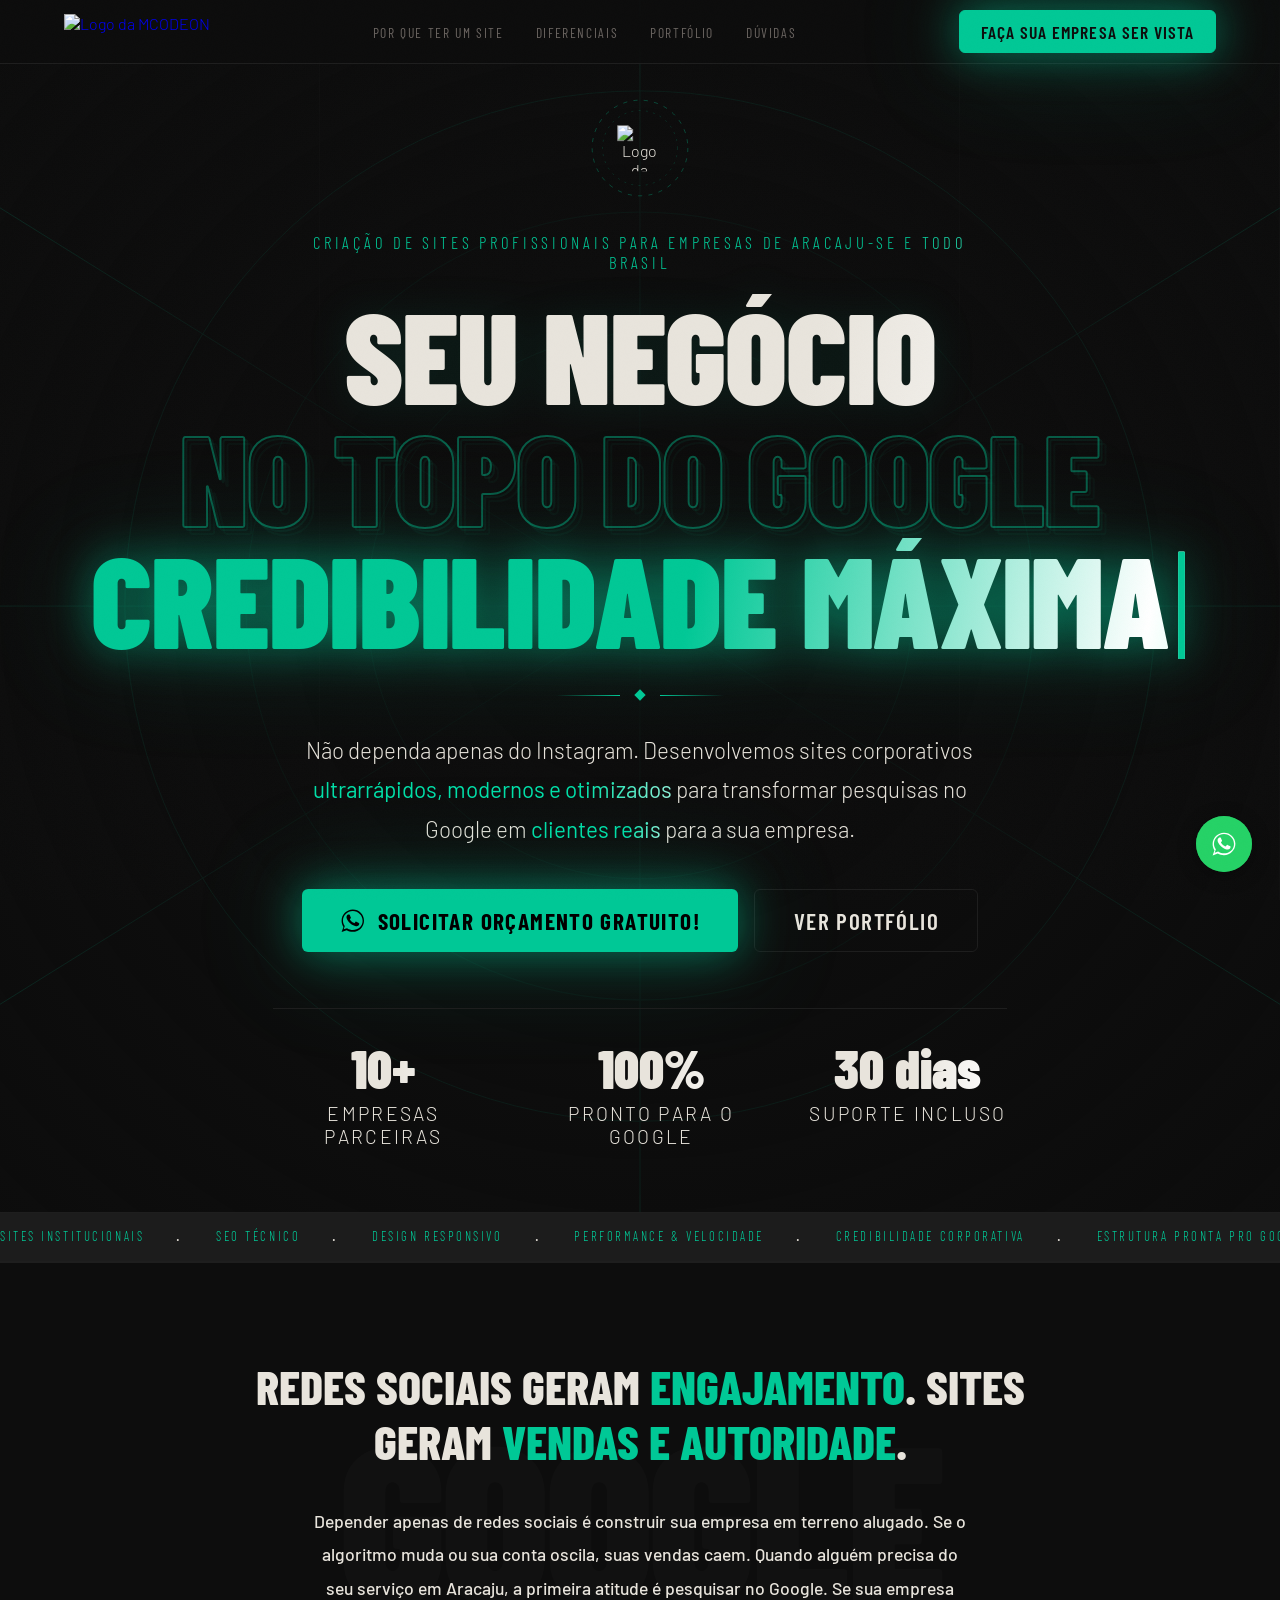
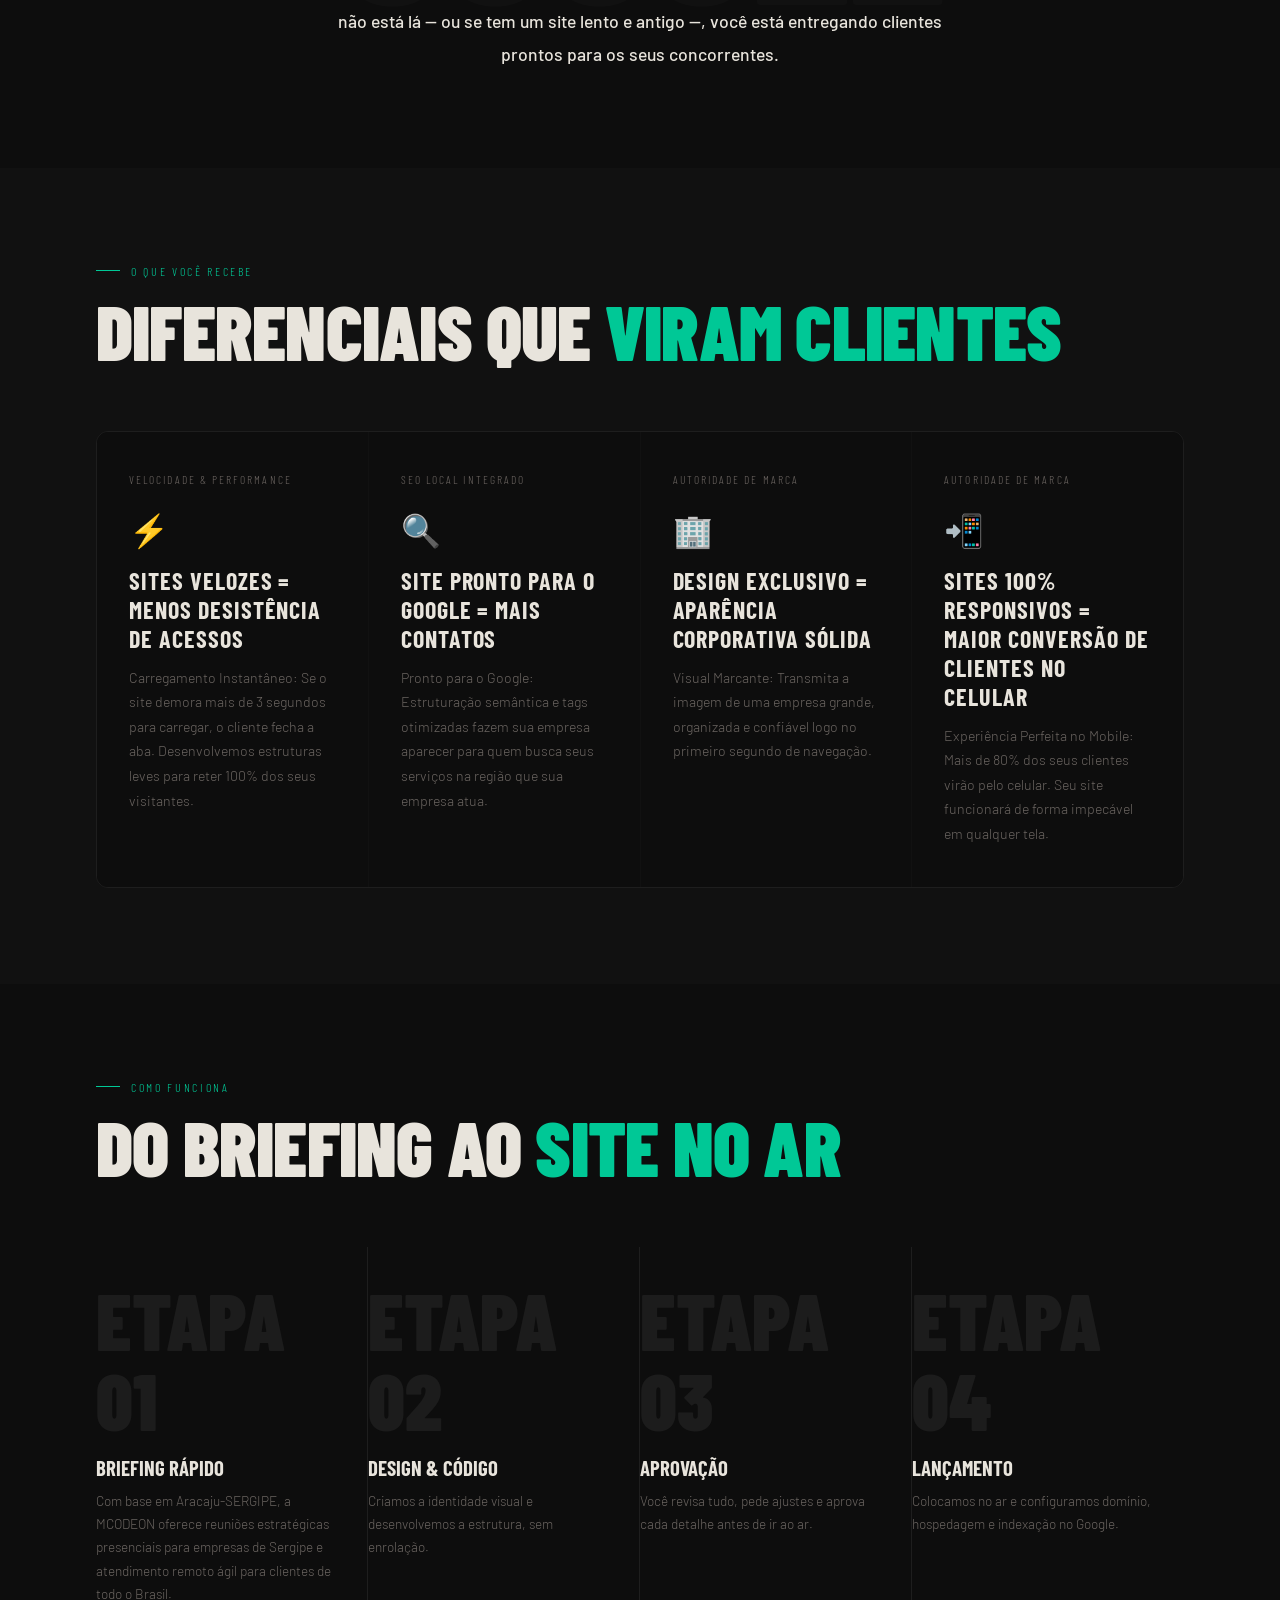
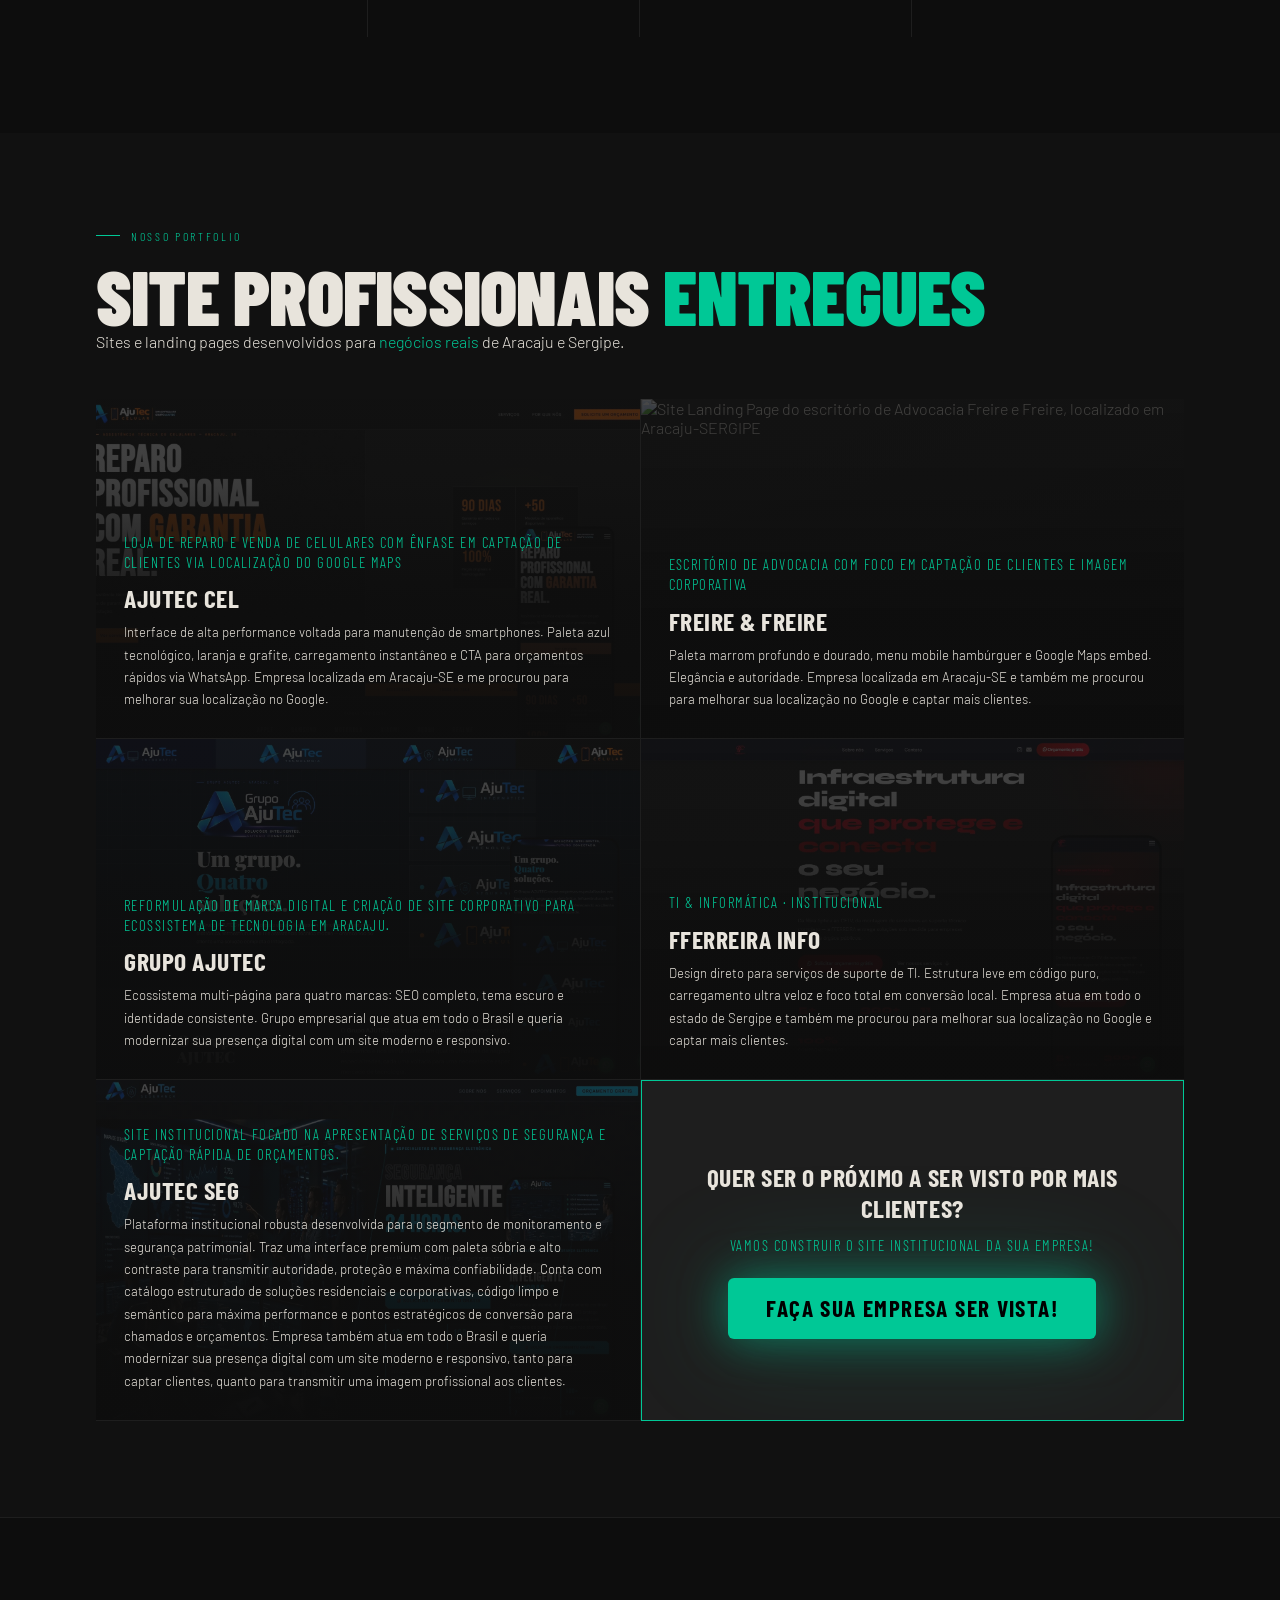
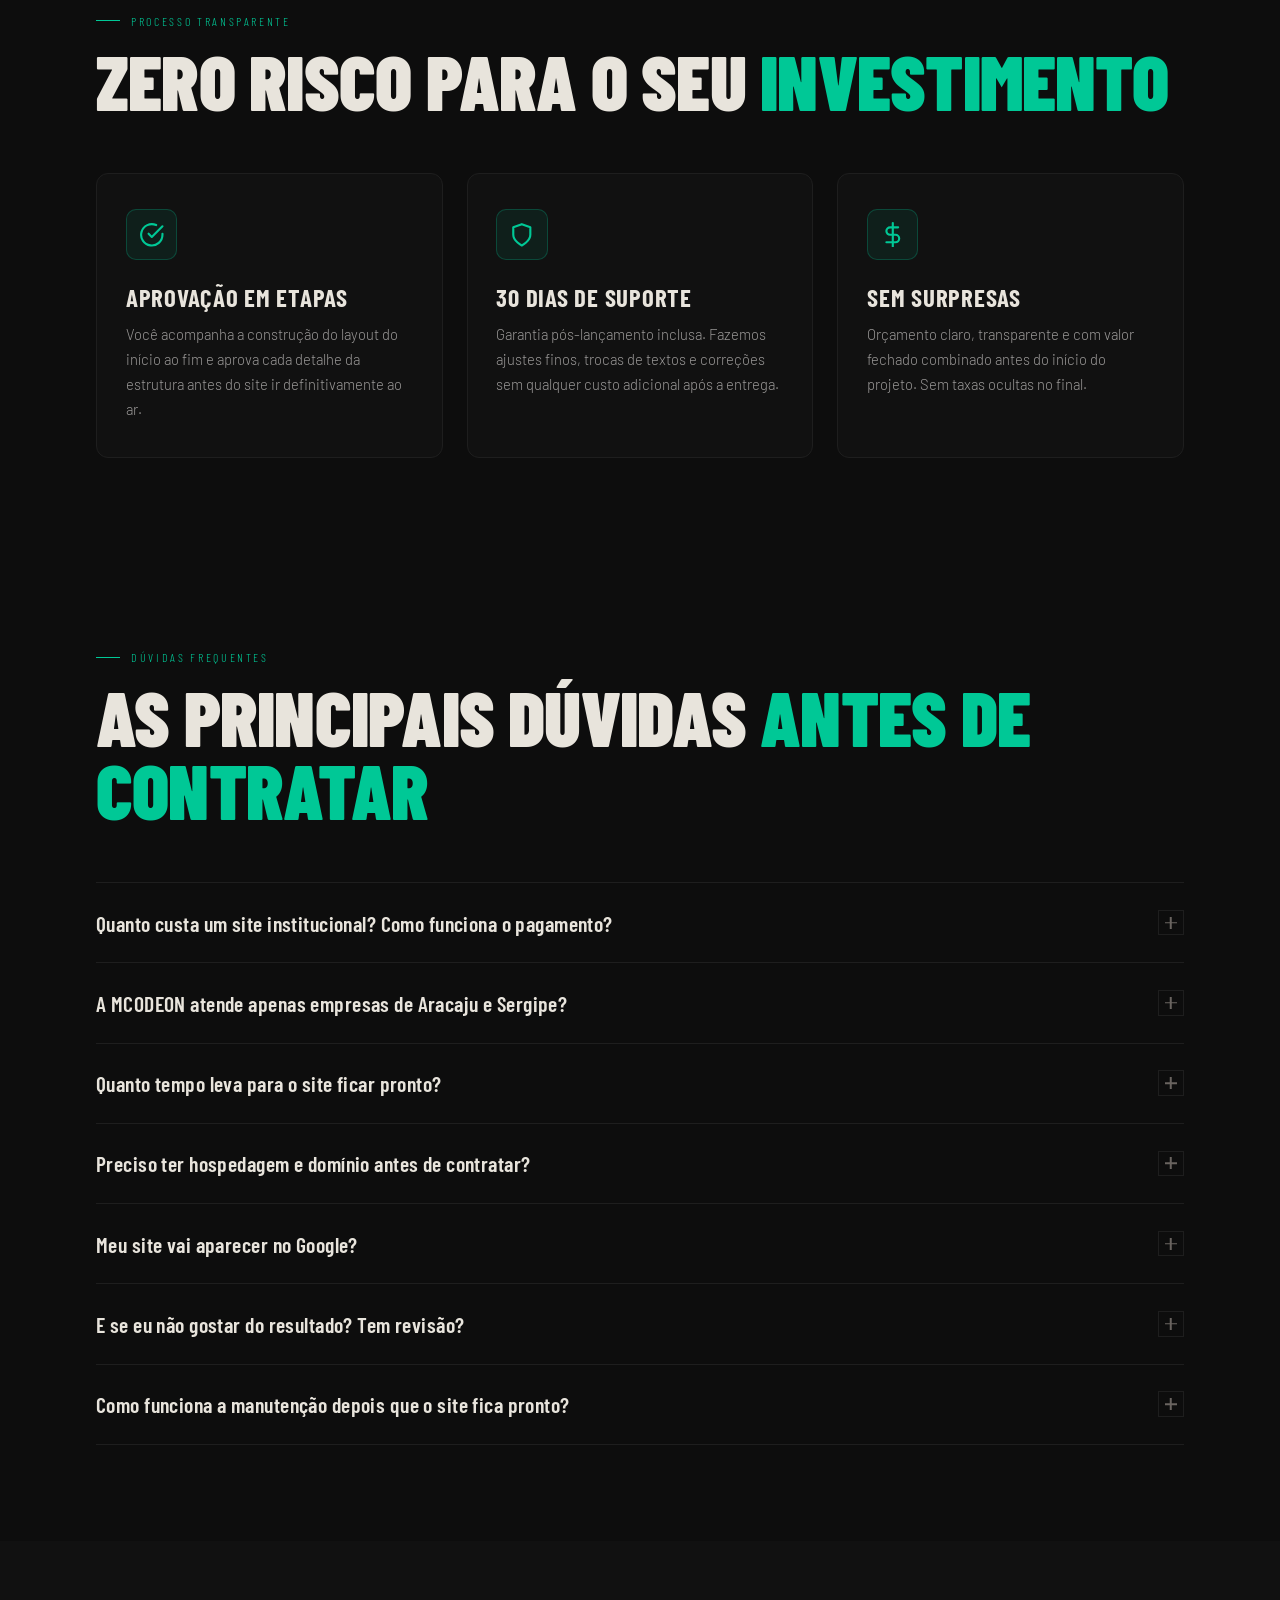
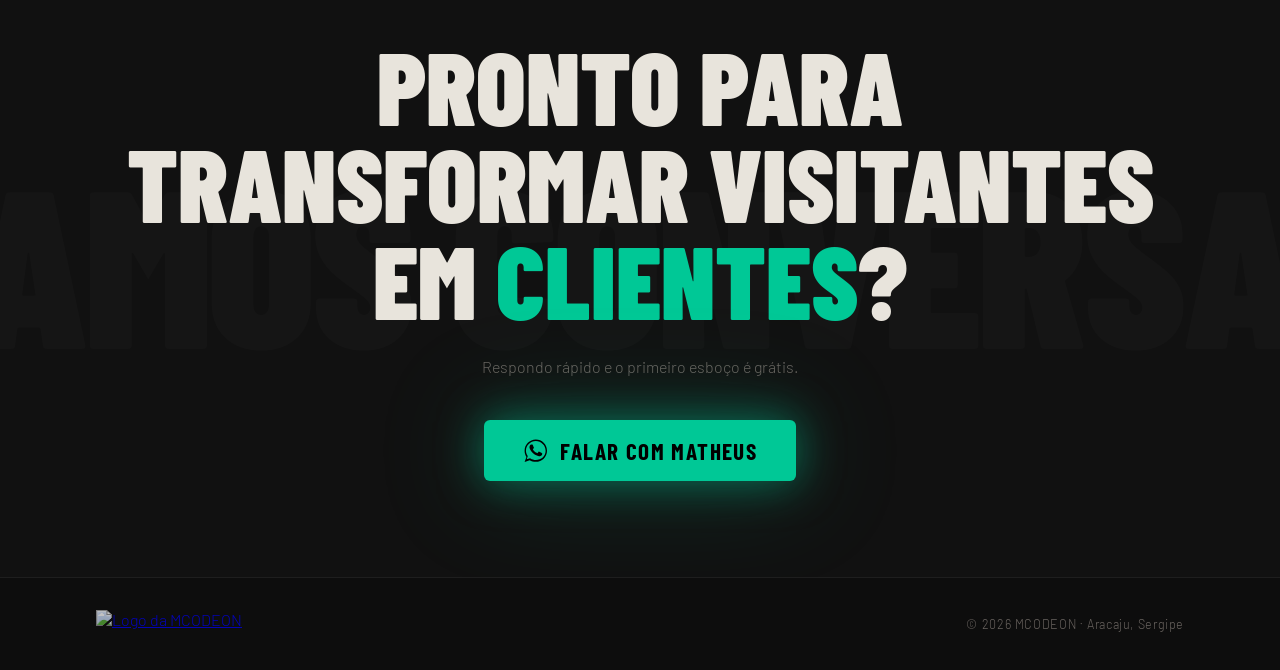
==== commit faf77661: "melhorias visuais pt.2 - ainda WIP" ====
--- a/criacao-de-sites/index.html
+++ b/criacao-de-sites/index.html
@@ -2,9 +2,10 @@
 <html lang="pt-BR">
 <head>
 <meta charset="UTF-8">
-<meta name="viewport" content="width=device-width, initial-scale=1.0">
-<title>Criação de Sites Profissionais em Aracaju, SE | MCODEON</title>
-<meta name="description" content="Criação de sites institucionais rápidos, responsivos e otimizados para o Google. Transmita credibilidade e conquiste clientes em Aracaju e Sergipe. Orçamento pelo WhatsApp.">
+<meta name="viewport" content="width=device-width, initial-scale=1.0, viewport-fit=cover">
+<title>Criação de Sites Profissionais em Aracaju | MCODEON</title>
+<link rel="icon" type="image/png" href="../assets/img/logo-limpo.png">
+<meta name="description" content="Procurando criação de sites em Aracaju? Desenvolvemos sites profissionais, ultrarrápidos e otimizados para o Google. Solicite um orçamento na MCODEON!">
 <meta name="keywords" content="criação de sites, site institucional, desenvolvedor front-end, Aracaju, Sergipe, site profissional, site rápido, SEO">
 <link rel="canonical" href="https://mcodeon.com.br/criacao-de-sites">
 
@@ -46,6 +47,46 @@
 }
 </script>
 
+<script type="application/ld+json">
+{
+  "@context": "https://schema.org",
+  "@type": "Service",
+  "name": "Criação de Sites Profissionais",
+  "telephone": "79998523718",
+  "serviceType": "Desenvolvimento Web",
+  "description": "Desenvolvimento de sites institucionais profissionais, ultrarrápidos, responsivos e otimizados para SEO local em Aracaju e Sergipe.",
+  "provider": {
+    "@type": "ProfessionalService",
+    "name": "MCODEON",
+    "url": "https://mcodeon.com.br",
+    "logo": "https://mcodeon.com.br/assets/img/logo-limpo.png",
+    "image": "https://mcodeon.com.br/assets/img/logo-horizontal-semfundo.png",
+    "address": {
+      "@type": "PostalAddress",
+      "addressLocality": "Aracaju",
+      "addressRegion": "SE",
+      "addressCountry": "BR"
+    },
+    "areaServed": [
+      { "@type": "City", "name": "Aracaju" },
+      { "@type": "State", "name": "Sergipe" }
+    ]
+  },
+  "areaServed": { "@type": "State", "name": "Sergipe" }
+}
+</script>
+
+<script type="application/ld+json">
+{
+  "@context": "https://schema.org",
+  "@type": "BreadcrumbList",
+  "itemListElement": [
+    { "@type": "ListItem", "position": 1, "name": "Home", "item": "https://mcodeon.com.br" },
+    { "@type": "ListItem", "position": 2, "name": "Criação de Sites", "item": "https://mcodeon.com.br/criacao-de-sites" }
+  ]
+}
+</script>
+
 <style>
 :root {
   --bg:        #0d0d0d;
@@ -60,7 +101,7 @@
   --faint:     #1c1c1c;
 }
 
-*, *::before, *::after { box-sizing: border-box; margin: 0; padding: 0; }
+*, *::before, *::after { box-sizing: border-box; margin: 0; padding: 0; -webkit-tap-highlight-color: transparent; }
 html { scroll-behavior: smooth; }
 
 body {
@@ -107,12 +148,34 @@
 }
 .nav-links a:hover { color: var(--accent); }
 .nav-cta {
-  font-family: 'Barlow Condensed', sans-serif; font-weight: 600; font-size: 0.85rem;
-  letter-spacing: 0.12em; text-transform: uppercase; color: var(--accent);
-  text-decoration: none; border: 1px solid var(--accent); padding: 0.45rem 1.1rem;
+  font-family: 'Barlow Condensed', sans-serif; font-weight: 600; font-size: 1.1rem;
+  letter-spacing: 0.06em; text-transform: uppercase; background-color: var(--accent); color: var(--bg);
+  text-decoration: none; border: 1px solid var(--accent); padding: 0.6rem 1.3rem;
   transition: background 0.2s, color 0.2s; border-radius: 6px;
-}
-.nav-cta:hover { background: var(--accent); color: #000; }
+  white-space: nowrap;
+    animation: shimmerAccent 4.6s 0s ease-in-out infinite;
+  filter: drop-shadow(0 0 22px rgba(0,200,150,0.5)) drop-shadow(0 0 50px rgba(0,200,150,0.2));
+}
+.nav-cta:hover { background: var(--accent2); }
+
+/* ── GARANTIA & PROCESSO SEGURO ── */
+#garantia { padding: 6rem clamp(1.5rem, 8vw, 6rem); background: var(--bg); border-top: 1px solid var(--border); }
+.garantia-grid { display: grid; grid-template-columns: repeat(auto-fit, minmax(260px, 1fr)); gap: 1.5rem; margin-top: 3.5rem; }
+.garantia-card {
+  background: var(--bg2); border: 1px solid var(--border); border-radius: 12px; padding: 2.2rem 1.8rem;
+  position: relative; display: flex; flex-direction: column; align-items: flex-start;
+  transition: border-color 0.25s ease, transform 0.25s ease, background 0.25s ease;
+}
+.garantia-card:hover { background: var(--bg3); border-color: var(--accent); transform: translateY(-4px); }
+.garantia-icon {
+  width: 3.2rem; height: 3.2rem; background: rgba(0, 200, 150, 0.08); border: 1px solid rgba(0, 200, 150, 0.25);
+  border-radius: 10px; display: flex; align-items: center; justify-content: center; margin-bottom: 1.4rem;
+  color: var(--accent); transition: background 0.25s ease, border-color 0.25s ease;
+}
+.garantia-card:hover .garantia-icon { background: rgba(0, 200, 150, 0.18); border-color: var(--accent); }
+.garantia-icon svg { width: 1.6rem; height: 1.6rem; stroke: var(--accent); }
+.garantia-title { font-family: 'Barlow Condensed', sans-serif; font-weight: 700; font-size: 1.55rem; text-transform: uppercase; letter-spacing: 0.03em; color: var(--text); margin-bottom: 0.6rem; }
+.garantia-desc { font-size: 0.92rem; color: var(--muted2); line-height: 1.7; }
 
 /* ── HERO ── */
 #hero {
@@ -128,15 +191,15 @@
 }
 .hero-inner { position: relative; z-index: 2; display: flex; flex-direction: column; align-items: center; }
 
-.hero-mark { width: 5rem; height: 5rem; margin-bottom: 2rem; opacity: 0; animation: fadeUp 0.6s 0.15s forwards; position: relative; }
+.hero-mark { width: 6.5rem; height: 6.5rem; margin-bottom: 2rem; opacity: 0; animation: fadeUp 0.6s 0.15s forwards; position: relative; }
 .hero-mark svg { width: 100%; height: 100%; display: block; }
 .mark-logo { position: absolute; top: 50%; left: 50%; transform: translate(-50%, -50%); width: 44%; height: 44%; object-fit: contain; pointer-events: none; }
 .mark-ring { animation: spin 8s linear infinite; transform-origin: 50% 50%; transform-box: fill-box; }
 .mark-ring-2 { animation: spinRev 12s linear infinite; transform-origin: 50% 50%; transform-box: fill-box; }
 
 .hero-tag {
-  font-family: 'Barlow Condensed', sans-serif; font-size: 0.82rem; letter-spacing: 0.22em;
-  text-transform: uppercase; margin-bottom: 1.4rem;
+  font-family: 'Barlow Condensed', sans-serif; font-size: 1.05rem; letter-spacing: 0.22em;
+  text-transform: uppercase; margin-bottom: 1.4rem; max-width: 720px;
   background: linear-gradient(100deg, var(--accent) 0%, var(--accent) 35%, #b0fff0 50%, var(--accent) 65%, var(--accent) 100%);
   background-size: 250% 100%; -webkit-background-clip: text; background-clip: text; -webkit-text-fill-color: transparent;
   animation: fadeUp 0.6s 0.3s forwards, shimmerFast 3.5s 1s ease-in-out infinite;
@@ -144,7 +207,7 @@
 
 .hero-title {
   font-family: 'Barlow Condensed', sans-serif; font-weight: 900;
-  font-size: clamp(3.4rem, 10vw, 8rem); line-height: 0.95; letter-spacing: -0.01em;
+  font-size: clamp(3.8rem, 10vw, 8.5rem); line-height: 0.95; letter-spacing: -0.01em;
   text-transform: uppercase; opacity: 0; animation: fadeUp 0.7s 0.45s forwards;
 }
 .hero-title .line1 {
@@ -176,8 +239,8 @@
 .diamond { width: 8px; height: 8px; background: var(--accent); transform: rotate(45deg); }
 
 .hero-sub {
-  font-size: clamp(0.95rem, 1.6vw, 1.1rem); font-weight: 300; color: var(--text);
-  max-width: 600px; line-height: 1.75; opacity: 0; animation: fadeUp 0.7s 0.8s forwards;
+  font-size: clamp(1.1rem, 1.9vw, 1.4rem); font-weight: 300; color: var(--text);
+  max-width: 680px; line-height: 1.75; opacity: 0; animation: fadeUp 0.7s 0.8s forwards;
 }
 .hero-sub .hl {
   background: linear-gradient(100deg, var(--accent2) 0%, var(--accent2) 30%, #ffffff 48%, var(--accent2) 68%, var(--accent2) 100%);
@@ -189,32 +252,34 @@
 
 .hero-actions { display: flex; gap: 1rem; margin-top: 2.5rem; flex-wrap: wrap; justify-content: center; opacity: 0; animation: fadeUp 0.7s 0.95s forwards; }
 .btn-primary {
-  font-family: 'Barlow Condensed', sans-serif; font-weight: 700; font-size: 1rem; letter-spacing: 0.1em;
-  text-transform: uppercase; color: #000; background: var(--accent); border: none; padding: 0.85rem 2.2rem;
+  font-family: 'Barlow Condensed', sans-serif; font-weight: 700; font-size: 1.45rem; letter-spacing: 0.06em;
+  text-transform: uppercase; color: #000; background: var(--accent); border: none; padding: 1.05rem 2.4rem;
   cursor: pointer; text-decoration: none; display: inline-block; transition: background 0.2s, transform 0.15s; border-radius: 6px;
+  animation: shimmerAccent 4.6s 0s ease-in-out infinite;
+  filter: drop-shadow(0 0 22px rgba(0,200,150,0.5)) drop-shadow(0 0 50px rgba(0,200,150,0.2));
 }
 .btn-primary:hover { background: var(--accent2); transform: translateY(-2px); }
 .btn-ghost {
-  font-family: 'Barlow Condensed', sans-serif; font-weight: 600; font-size: 1rem; letter-spacing: 0.1em;
+  font-family: 'Barlow Condensed', sans-serif; font-weight: 600; font-size: 1.45rem; letter-spacing: 0.06em;
   text-transform: uppercase; color: var(--text); background: transparent; border: 1px solid var(--border);
-  padding: 0.85rem 2.2rem; cursor: pointer; text-decoration: none; display: inline-block;
+  padding: 1.05rem 2.4rem; cursor: pointer; text-decoration: none; display: inline-block;
   transition: border-color 0.2s, color 0.2s; border-radius: 6px;
 }
 .btn-ghost:hover { border-color: var(--text); }
 .btn-icon { display: inline-flex; align-items: center; justify-content: center; gap: 0.75rem; }
-.btn-icon svg { width: 1rem; height: 1rem; fill: currentColor; flex-shrink: 0; }
+.btn-icon svg { width: 1.6rem; height: 1.6rem; fill: currentColor; flex-shrink: 0; }
 
 .hero-stats { display: flex; gap: 3rem; margin-top: 3.5rem; padding-top: 2rem; border-top: 1px solid var(--border); opacity: 0; animation: fadeUp 0.7s 1.1s forwards; }
-.stat { text-align: center; }
+.stat { text-align: center; max-width: 220px; }
 .stat-num {
-  font-family: 'Barlow Condensed', sans-serif; font-weight: 900; font-size: 2.6rem; line-height: 1;
+  font-family: 'Barlow Condensed', sans-serif; font-weight: 900; font-size: 3.4rem; line-height: 1;
   background: linear-gradient(100deg, #e8e4dc 0%, #e8e4dc 25%, #ffffff 44%, #d0fff0 50%, #ffffff 56%, #e8e4dc 75%, #e8e4dc 100%);
   background-size: 220% 100%; -webkit-background-clip: text; background-clip: text; -webkit-text-fill-color: transparent;
   animation: shimmerSlow 5s ease-in-out infinite;
 }
 .stat:nth-child(2) .stat-num { animation-delay: 0.6s; }
 .stat:nth-child(3) .stat-num { animation-delay: 1.2s; }
-.stat-label { font-size: 0.72rem; letter-spacing: 0.14em; text-transform: uppercase; color: var(--muted); margin-top: 0.3rem; }
+.stat-label { font-size: 1.2rem; letter-spacing: 0.12em; text-transform: uppercase; color: var(--text); margin-top: 0.4rem; }
 
 .scroll-hint { position: absolute; bottom: 2rem; left: 50%; transform: translateX(-50%); z-index: 2; display: flex; flex-direction: column; align-items: center; gap: 0.5rem; opacity: 0; animation: fadeUp 0.7s 1.4s forwards; }
 .scroll-hint span { font-family: 'Barlow Condensed', sans-serif; font-size: 0.65rem; letter-spacing: 0.2em; text-transform: uppercase; color: var(--muted); }
@@ -255,7 +320,7 @@
   font-size: clamp(1.7rem, 4vw, 3rem); line-height: 1.15; margin-bottom: 2.2rem;
 }
 .dor-quote em { font-style: normal; color: var(--accent); }
-.dor-text { font-size: 0.98rem; color: var(--muted); line-height: 1.9; max-width: 660px; margin: 0 auto; }
+.dor-text { font-size: 1.1rem; color: var(--muted); line-height: 1.9; max-width: 660px; margin: 0 auto; }
 .dor-text strong { color: var(--text); font-weight: 500; }
 
 /* ── SERVICES / DIFERENCIAIS ── */
@@ -265,7 +330,7 @@
 .service-card::before { content: ''; position: absolute; top: 0; left: 0; width: 3px; height: 0; background: var(--accent); transition: height 0.35s ease; }
 .service-card:hover { background: var(--bg3); }
 .service-card:hover::before { height: 100%; }
-.service-num { font-family: 'Barlow Condensed', sans-serif; font-size: 0.72rem; letter-spacing: 0.18em; color: var(--muted); margin-bottom: 1.5rem; }
+.service-num { font-family: 'Barlow Condensed', sans-serif; font-size: 0.72rem; letter-spacing: 0.18em; color: var(--muted); margin-bottom: 1.5rem; text-transform: uppercase; }
 .service-icon { font-size: 2rem; margin-bottom: 1rem; display: block; }
 .service-name { font-family: 'Barlow Condensed', sans-serif; font-weight: 700; font-size: 1.5rem; text-transform: uppercase; letter-spacing: 0.04em; margin-bottom: 0.8rem; }
 .service-desc { font-size: 0.88rem; color: var(--muted); line-height: 1.75; }
@@ -284,11 +349,19 @@
 #portfolio { padding: 6rem clamp(1.5rem, 8vw, 6rem); background: var(--bg2); }
 .portfolio-header { display: flex; justify-content: space-between; align-items: flex-end; flex-wrap: wrap; gap: 1.5rem; margin-bottom: 3rem; }
 .portfolio-grid { display: grid; grid-template-columns: 1fr 1fr; gap: 1px; background: var(--border); }
+.proj:nth-child(1), .proj:nth-child(2), .proj:nth-child(3), .proj:nth-child(4) { grid-column: span 1; }
+
 .proj-inner { position: relative; overflow: hidden; aspect-ratio: 16 / 10; padding: 1.75rem; display: flex; flex-direction: column; justify-content: flex-end; }
+.proj-shot {
+  position: absolute; inset: 0; width: 100%; height: 100%; object-fit: cover; object-position: center 20%;
+  opacity: 0.45; transition: opacity 0.35s ease, transform 0.5s ease; z-index: 0;
+  background: linear-gradient(155deg, var(--bg3), var(--bg));
+}
+.proj:hover .proj-shot { opacity: 0.7; transform: scale(1.04); }
 .proj-overlay { position: absolute; inset: 0; background: linear-gradient(to top, rgba(13,13,13,0.97) 0%, rgba(13,13,13,0.88) 40%, rgba(13,13,13,0.6) 75%, rgba(13,13,13,0.5) 100%); z-index: 1; }
-.proj-cat { font-family: 'Barlow Condensed', sans-serif; font-size: 0.72rem; letter-spacing: 0.18em; text-transform: uppercase; color: var(--accent); margin-bottom: 0.6rem; }
+.proj-cat { font-family: 'Barlow Condensed', sans-serif; font-size: 0.92rem; letter-spacing: 0.1em; text-transform: uppercase; color: var(--accent); margin-bottom: 0.6rem; line-height: 1.35; }
 .proj-name { font-family: 'Barlow Condensed', sans-serif; font-weight: 700; font-size: 1.6rem; text-transform: uppercase; letter-spacing: 0.02em; margin-bottom: 0.5rem; }
-.proj-desc { font-size: 0.82rem; color: var(--muted2); line-height: 1.7; }
+.proj-desc { font-size: 0.82rem; color: var(--text); line-height: 1.7; }
 .proj-arrow {
   position: absolute; top: 1.5rem; right: 1.5rem; width: 2.2rem; height: 2.2rem; border: 1px solid var(--border);
   display: flex; align-items: center; justify-content: center; opacity: 0; transform: translate(-4px, 4px);
@@ -299,22 +372,24 @@
 .proj-bg-text {
   position: absolute; bottom: -1rem; right: -0.5rem; font-family: 'Barlow Condensed', sans-serif; font-weight: 900;
   font-size: 7rem; letter-spacing: -0.04em; color: rgba(255,255,255,0.04); text-transform: uppercase;
-  pointer-events: none; user-select: none; -webkit-user-select: none; transition: opacity 0.3s; z-index: 0;
+  pointer-events: none; -webkit-user-select: none; user-select: none; transition: opacity 0.3s; z-index: 0;
 }
 .proj:hover .proj-bg-text { opacity: 0.3; }
-.proj-bg-text, .proj-arrow, .proj-cat, .proj-name { position: relative; z-index: 2; }
+.proj-bg-text, .proj-arrow, .proj-cat, .proj-name, .proj-desc { position: relative; z-index: 2; }
 .proj-bg-text { z-index: 0; }
 
 .proj--cta .proj-inner { justify-content: center; align-items: center; text-align: center; }
 .proj--cta { border: 1px solid var(--accent); }
 .proj--cta .proj-name { margin-bottom: 0.8rem; }
-.proj--cta .btn-ghost { margin-top: 0.5rem; padding: 0.6rem 1.4rem; font-size: 0.85rem; }
+.proj--cta .btn-primary { margin-top: 0.75rem; }
+
+.link-invisivel { color: inherit; text-decoration: none; display: block; }
 
 /* ── FAQ ── */
 #faq { padding: 6rem clamp(1.5rem, 8vw, 6rem); background: var(--bg); }
 .faq-list { margin-top: 3.5rem; border-top: 1px solid var(--border); }
 .faq-item { border-bottom: 1px solid var(--border); }
-.faq-question { width: 100%; background: none; border: none; cursor: pointer; padding: 1.6rem 0; display: flex; align-items: center; justify-content: space-between; gap: 1.5rem; text-align: left; }
+.faq-question { width: 100%; background: none; border: none; cursor: pointer; padding: 1.6rem 0; display: flex; align-items: center; justify-content: space-between; gap: 1.5rem; text-align: left; min-height: 44px; }
 .faq-question span { font-family: 'Barlow Condensed', sans-serif; font-weight: 600; font-size: clamp(1.1rem, 2.2vw, 1.35rem); letter-spacing: 0.02em; color: var(--text); line-height: 1.3; transition: color 0.2s; }
 .faq-question:hover span, .faq-item.open .faq-question span { color: var(--accent); }
 .faq-icon { flex-shrink: 0; width: 1.6rem; height: 1.6rem; border: 1px solid var(--border); position: relative; transition: border-color 0.2s, background 0.2s; }
@@ -349,7 +424,6 @@
 .footer-logo img:hover { opacity: 1; }
 footer p { font-size: 0.78rem; color: var(--muted); letter-spacing: 0.05em; }
 #textofooter { color: var(--muted); }
-.link-invisivel { color: inherit; text-decoration: none; }
 
 /* ── GLOBAL ANIMATIONS ── */
 @keyframes fadeUp { from { opacity: 0; transform: translateY(20px); } to { opacity: 1; transform: translateY(0); } }
@@ -361,27 +435,34 @@
 .reveal.visible { opacity: 1; transform: translateY(0); }
 
 /* ── HAMBURGER ── */
-.nav-hamburger { display: none; flex-direction: column; justify-content: center; gap: 5px; width: 2.2rem; height: 2.2rem; background: none; border: none; cursor: pointer; padding: 0; z-index: 200; }
+.nav-hamburger { display: none; flex-direction: column; justify-content: center; gap: 5px; width: 2.6rem; height: 2.6rem; background: none; border: none; cursor: pointer; padding: 0; z-index: 200; }
 .nav-hamburger span { display: block; width: 100%; height: 1.5px; background: var(--text); transition: transform 0.3s ease, opacity 0.3s ease; transform-origin: center; }
 .nav-hamburger.open span:nth-child(1) { transform: translateY(6.5px) rotate(45deg); }
 .nav-hamburger.open span:nth-child(2) { opacity: 0; transform: scaleX(0); }
 .nav-hamburger.open span:nth-child(3) { transform: translateY(-6.5px) rotate(-45deg); }
 
 .nav-drawer {
-  display: none; position: fixed; top: 64px; left: 0; right: 0; background: rgba(13,13,13,0.98);
+  display: none; position: fixed; top: 64px; left: 0; right: 0; bottom: 0; background: rgba(13,13,13,0.98);
   -webkit-backdrop-filter: blur(12px); backdrop-filter: blur(16px); border-bottom: 1px solid var(--border);
   z-index: 99; padding: 2rem clamp(1.5rem, 6vw, 2.5rem); flex-direction: column; gap: 0;
   transform: translateY(-8px); opacity: 0; transition: transform 0.3s ease, opacity 0.3s ease;
-  border-bottom-left-radius: 16px; border-bottom-right-radius: 16px;
+  overflow-y: auto;
 }
 .nav-drawer.open { display: flex; transform: translateY(0); opacity: 1; }
-.nav-drawer a { font-family: 'Barlow Condensed', sans-serif; font-weight: 700; font-size: 2rem; letter-spacing: 0.06em; text-transform: uppercase; color: var(--muted); text-decoration: none; padding: 0.9rem 0; border-bottom: 1px solid var(--border); transition: color 0.2s; }
+.nav-drawer a { font-family: 'Barlow Condensed', sans-serif; font-weight: 700; font-size: 1.7rem; letter-spacing: 0.06em; text-transform: uppercase; color: var(--muted); text-decoration: none; padding: 1rem 0; border-bottom: 1px solid var(--border); transition: color 0.2s; min-height: 44px; display: flex; align-items: center; }
 .nav-drawer a:last-child { border-bottom: none; }
 .nav-drawer a:hover { color: var(--accent); }
+.nav-drawer a.drawer-cta {
+  background: var(--accent); color: #000; text-align: center; justify-content: center;
+  border-radius: 8px; padding: 1rem; margin-top: 1rem; border-bottom: none; font-size: 1.3rem;
+}
 
 /* ── WHATSAPP FLUTUANTE ── */
 .whatsapp-float {
-  position: fixed; bottom: 1.75rem; right: 1.75rem; width: 3.5rem; height: 3.5rem; background: #25D366;
+  position: fixed;
+  bottom: calc(1.75rem + env(safe-area-inset-bottom));
+  right: calc(1.75rem + env(safe-area-inset-right));
+  width: 3.5rem; height: 3.5rem; background: #25D366;
   border-radius: 50%; display: flex; align-items: center; justify-content: center; color: #fff;
   text-decoration: none; box-shadow: 0 4px 18px rgba(0,0,0,0.35); z-index: 200; transition: transform 0.2s ease, box-shadow 0.2s ease;
 }
@@ -389,51 +470,94 @@
 .whatsapp-float svg { position: relative; z-index: 2; }
 .whatsapp-float__pulse { position: absolute; inset: 0; border-radius: 50%; background: #25D366; opacity: 0.6; animation: waPulse 2.4s ease-out infinite; z-index: 1; }
 @keyframes waPulse { 0% { transform: scale(1); opacity: 0.6; } 100% { transform: scale(1.9); opacity: 0; } }
-@media (prefers-reduced-motion: reduce) { .whatsapp-float__pulse { animation: none; opacity: 0; } html { scroll-behavior: auto; } }
-
-/* ── MOBILE ── */
-@media (max-width: 380px) {
-  .hero-title { font-size: clamp(2.8rem, 18vw, 4rem); }
-  .hero-stats { gap: 1rem; }
-  .stat-num { font-size: 1.7rem; }
-}
-
+@media (prefers-reduced-motion: reduce) {
+  .whatsapp-float__pulse { animation: none; opacity: 0; }
+  html { scroll-behavior: auto; }
+  .hero-tag, .hero-title .line1, .hero-title .accent-word, .hero-sub .hl, .stat-num, .marquee-inner { animation: none !important; }
+}
+
+/* ════════════════════════════════
+   MOBILE ≤ 768px
+════════════════════════════════ */
 @media (max-width: 768px) {
+
+  /* perf: desliga ruído e sombras pesadas em telas menores */
+  body::before { display: none; }
+  .hero-title .line1,
+  .hero-title .accent-word,
+  .hero-title .line2 { filter: none; }
+
   .nav-links { display: none; }
-  .nav-cta { display: none; }
+  .nav-cta   { display: none; }
   .nav-hamburger { display: flex; }
 
-  #hero { padding: 5.5rem 1.5rem 5rem; min-height: 100svh; }
+  #hero { padding: 5.5rem 1.25rem 4.5rem; min-height: 100svh; }
   .hero-mark { width: 4rem; height: 4rem; margin-bottom: 1.5rem; }
-  .hero-tag { font-size: 0.7rem; letter-spacing: 0.16em; margin-bottom: 1rem; }
-  .hero-title { font-size: clamp(3rem, 15vw, 5rem); }
+  .hero-tag  {
+    font-size: 0.65rem; letter-spacing: 0.12em; margin-bottom: 1.1rem;
+    max-width: 300px; line-height: 1.6;
+  }
+  .hero-title { font-size: 3px; line-height: 1.05; }
   .hero-divider::before, .hero-divider::after { width: 2.5rem; }
-  .hero-sub { font-size: 0.92rem; max-width: 100%; }
+  .hero-sub { font-size: 1.3rem; max-width: 100%; }
   .hero-actions { flex-direction: column; align-items: center; gap: 0.75rem; width: 100%; }
-  .btn-primary, .btn-ghost { width: 100%; text-align: center; padding: 1rem 1.5rem; }
-  .hero-stats { gap: 1.5rem; margin-top: 2.5rem; padding-top: 1.5rem; width: 100%; justify-content: center; }
-  .stat-num { font-size: 2rem; }
+  .btn-primary, .btn-ghost { width: 100%; text-align: center; padding: 1rem 1.5rem; justify-content: center; font-size: 1.3rem; letter-spacing: 0.08em; }
+  .btn-icon svg { width: 1.25rem; height: 1.25rem; }
+
+  /* stats empilhados — texto longo não cabe em linha */
+  .hero-stats {
+    flex-direction: column;
+    gap: 1.25rem;
+    margin-top: 2.5rem;
+    padding-top: 1.5rem;
+    width: 100%;
+  }
+  .stat { max-width: 280px; margin: 0 auto; }
+  /* .stat-num { font-size: 2.8rem; } */
+  /* .stat-label { font-size: 0.68rem; } */
   .scroll-hint { display: none; }
 
   .marquee-inner { gap: 1.2rem; }
   .marquee-inner span { font-size: 0.72rem; }
 
-  #dor, #servicos, #processo, #portfolio, #faq, #contato { padding: 4rem 1.5rem; }
+  #dor, #servicos, #processo, #portfolio, #faq, #contato, #garantia { padding: 4rem 1.5rem; }
   .section-title { font-size: clamp(2.2rem, 10vw, 3.5rem); }
-  .dor-quote { font-size: clamp(1.4rem, 6vw, 2rem); }
+  .dor-quote { font-size: 2.5rem; }
+  .dor-text { font-size: 0.95rem; }
 
   .services-grid { grid-template-columns: 1fr; margin-top: 2.5rem; }
-  .service-card { padding: 2rem 1.5rem; }
+  .service-card  { padding: 2rem 1.5rem; }
 
   .process-steps { grid-template-columns: 1fr; margin-top: 2.5rem; }
-  .process-step { border-right: none; border-bottom: 1px solid var(--border); padding: 1.5rem 0; }
+  .process-step  { border-right: none; border-bottom: 1px solid var(--border); padding: 1.5rem 0; }
   .process-step:last-child { border-bottom: none; }
   .step-num { font-size: 3.5rem; }
 
+  /* portfólio: descrições longas precisam de altura livre, não aspect-ratio fixo */
   .portfolio-grid { grid-template-columns: 1fr; }
-  .proj-inner { aspect-ratio: 16 / 11; padding: 1.5rem; }
+  .proj-inner {
+    aspect-ratio: auto;
+    min-height: 300px;
+    padding: 1.5rem 1.25rem;
+  }
+  .proj-cat {
+    font-size: 0.72rem;
+    letter-spacing: 0.05em;
+    line-height: 1.4;
+  }
+  .proj-name { font-size: 1.4rem; }
+  .proj-desc {
+    font-size: 0.8rem;
+    line-height: 1.6;
+    display: -webkit-box;
+    -webkit-line-clamp: 4; line-clamp: 4;
+    -webkit-box-orient: vertical;
+    overflow: hidden;
+  }
   .proj-bg-text { font-size: 4.5rem; }
   .portfolio-header { flex-direction: column; gap: 1rem; }
+
+  .garantia-grid { grid-template-columns: 1fr; gap: 1rem; }
 
   .cta-title { font-size: clamp(2.5rem, 12vw, 4rem); }
   .cta-links { flex-direction: column; align-items: center; }
@@ -441,19 +565,31 @@
 
   footer { flex-direction: column; align-items: flex-start; gap: 0.6rem; padding: 1.5rem; }
   .footer-logo img { height: 24px; }
-  .whatsapp-float { bottom: 1.25rem; right: 1.25rem; width: 3.2rem; height: 3.2rem; }
+  .whatsapp-float { bottom: calc(1.25rem + env(safe-area-inset-bottom)); right: calc(1.25rem + env(safe-area-inset-right)); width: 3.2rem; height: 3.2rem; }
 
   .faq-question { padding: 1.3rem 0; gap: 1rem; }
   .faq-item.open .faq-answer { max-height: 600px; }
 }
+
+/* ── EXTRA SMALL ≤ 480px ── */
+@media (max-width: 480px) {
+  .hero-title { font-size: 3.4rem; }
+  .hero-tag { max-width: 260px; font-size: 0.6rem; }
+  .hero-stats { gap: 1rem; }
+  .stat-num { font-size: 3rem; }
+  .proj-inner { min-height: 260px; padding: 1.25rem 1rem; }
+  .proj-desc { -webkit-line-clamp: 3; line-clamp: 3;}
+  .section-title { font-size: clamp(1.9rem, 11vw, 2.8rem); }
+}
 </style>
+
 </head>
 <body>
 
 <div class="grid-lines"><span></span><span></span><span></span><span></span></div>
 
 <nav>
-  <a href="/" class="nav-logo"><img src="https://mcodeon.com.br/assets/img/logo-horizontal-semfundo.png" alt="MCODEON"></a>
+  <a href="/criacao-de-sites/" class="nav-logo"><img src="https://mcodeon.com.br/assets/img/logo-horizontal-semfundo.png" alt="Logo da MCODEON"></a>
   <ul class="nav-links">
     <li><a href="#dor">Por que ter um site</a></li>
     <li><a href="#servicos">Diferenciais</a></li>
@@ -461,7 +597,7 @@
     <li><a href="#faq">Dúvidas</a></li>
   </ul>
   <a class="nav-cta" href="https://wa.me/5579998523718?text=Ol%C3%A1%20Matheus%2C%20quero%20solicitar%20um%20or%C3%A7amento%20para%20a%20cria%C3%A7%C3%A3o%20de%20um%20site%20profissional%20para%20o%20meu%20neg%C3%B3cio" target="_blank" rel="noopener">
-    FAÇA SUA EMPRESA SER VISTA!</a>
+    Faça sua empresa ser vista</a>
   <button class="nav-hamburger" id="hamburger" aria-label="Abrir menu"><span></span><span></span><span></span></button>
 </nav>
 
@@ -470,7 +606,7 @@
   <a href="#servicos">Diferenciais</a>
   <a href="#portfolio">Portfólio</a>
   <a href="#faq">Dúvidas</a>
-  <a href="https://wa.me/5579998523718" target="_blank" rel="noopener">MUDE SEU NEGÓCIO AGORA</a>
+  <a class="drawer-cta" href="https://wa.me/5579998523718?text=Ol%C3%A1%20Matheus%2C%20quero%20solicitar%20um%20or%C3%A7amento%20para%20a%20cria%C3%A7%C3%A3o%20de%20um%20site%20profissional%20para%20o%20meu%20neg%C3%B3cio" target="_blank" rel="noopener">FAÇA SUA EMPRESA SER VISTA!</a>
 </div>
 
 <!-- HERO -->
@@ -493,38 +629,39 @@
         <circle class="mark-ring" cx="50" cy="50" r="46" fill="none" stroke="#00C896" stroke-width="0.6" stroke-dasharray="4 6" opacity="0.5"></circle>
         <circle class="mark-ring-2" cx="50" cy="50" r="36" fill="none" stroke="#00dfa8" stroke-width="0.4" stroke-dasharray="2 5" opacity="0.35"></circle>
       </svg>
-      <img class="mark-logo" src="https://mcodeon.com.br/assets/img/logo-limpo-semfundo.png" alt="">
-    </div>
-
-    <span class="hero-tag">Criação de Sites · Aracaju, SE</span>
+      <img class="mark-logo" src="https://mcodeon.com.br/assets/img/logo-limpo-semfundo.png" alt="Logo da MCODEON">
+    </div>
+
+    <span class="hero-tag">Criação de Sites Profissionais para empresas de Aracaju-SE e Todo Brasil</span>
 
     <h1 class="hero-title">
-      <span class="line2">Especialista</span>
-      <span class="line1">em</span>
-      <span class="accent-word">Criação de Sites e Presença Digital</span>
+      <span class="line1">Seu Negócio </span>
+      <span class="line2">no Topo do Google</span>
+      <span class="accent-word">Credibilidade Máxima</span>
     </h1>
 
     <div class="hero-divider"><span class="diamond"></span></div>
 
     <p class="hero-sub">
-A primeira impressão de quem pesquisa no Google é a que fica. Construímos <span class="hl">sites modernos</span>, responsivos e focados em gerar <span class="hl">resultados para o seu negócio</span>.</p>
+    Não dependa apenas do Instagram. Desenvolvemos sites corporativos <span class="hl">ultrarrápidos,
+    modernos e otimizados</span> para transformar pesquisas no Google em <span class="hl">clientes reais</span> para a sua empresa.
+    </p>
 
     <div class="hero-actions">
       <a class="btn-primary btn-icon" href="https://wa.me/5579998523718?text=Ol%C3%A1%20Matheus%2C%20quero%20solicitar%20um%20or%C3%A7amento%20para%20a%20cria%C3%A7%C3%A3o%20de%20um%20site%20profissional%20para%20o%20meu%20neg%C3%B3cio" target="_blank" rel="noopener">
         <svg viewBox="0 0 32 32"><path d="M16 2C8.3 2 2 8.3 2 16c0 2.8.8 5.5 2.3 7.8L2 30l6.4-2.2c2.2 1.3 4.7 2 7.6 2 7.7 0 14-6.3 14-14S23.7 2 16 2zm0 25.5c-2.4 0-4.7-.7-6.7-1.9l-.5-.3-4.2 1.4 1.4-4.1-.3-.5C4.4 20.1 3.7 18.1 3.7 16 3.7 9.2 9.2 3.7 16 3.7S28.3 9.2 28.3 16 22.8 27.5 16 27.5zm7-9.1c-.4-.2-2.3-1.1-2.6-1.3-.4-.1-.6-.2-.9.2-.3.4-1 1.3-1.2 1.5-.2.3-.4.3-.8.1-.4-.2-1.6-.6-3-1.9-1.1-1-1.9-2.2-2.1-2.6-.2-.4 0-.6.2-.8.2-.2.4-.4.5-.6.2-.2.2-.4.4-.6.1-.2.1-.5 0-.7-.1-.2-.9-2.2-1.3-3-.3-.8-.7-.7-.9-.7h-.8c-.3 0-.7.1-1 .5-.4.4-1.4 1.3-1.4 3.2s1.4 3.7 1.6 4c.2.3 2.8 4.3 6.9 6 3.9 1.6 3.9 1.1 4.6 1 .7-.1 2.3-.9 2.6-1.8.3-.9.3-1.7.2-1.8-.1-.2-.4-.3-.8-.5z"/></svg>
-        Solicitar Orçamento no WhatsApp
+        Solicitar Orçamento gratuito!
       </a>
       <a class="btn-ghost" href="#portfolio">Ver Portfólio</a>
     </div>
 
     <div class="hero-stats">
-      <div class="stat"><div class="stat-num">5+</div><div class="stat-label">Nichos Atendidos</div></div>
-      <div class="stat"><div class="stat-num">100%</div><div class="stat-label">Pronto pro Google</div></div>
-      <div class="stat"><div class="stat-num">30d</div><div class="stat-label">Suporte Incluso</div></div>
+      <div class="stat"><div class="stat-num">10+</div><div class="stat-label">Empresas parceiras</div></div>
+      <div class="stat"><div class="stat-num">100%</div><div class="stat-label">Pronto para o Google</div></div>
+      <div class="stat"><div class="stat-num">30 dias</div><div class="stat-label">Suporte Incluso</div></div>
     </div>
   </div>
 
-  <div class="scroll-hint"><span>Rolar</span><div class="scroll-line"></div></div>
 </section>
 
 <div class="marquee-strip">
@@ -553,7 +690,12 @@
   <div class="dor-inner reveal">
     <p class="dor-quote">Redes sociais geram <em>engajamento</em>. Sites geram <em>vendas e autoridade</em>.</p>
     <div class="dor-text">
-      <p><strong>As pessoas pesquisam no Google antes de comprar ou contratar um serviço.</strong> Se a sua empresa não tem um site estruturado, você está perdendo clientes para a concorrência todos os dias — um perfil no Instagram some no feed em minutos, um site profissional fica no ar 24 horas, todos os dias, sendo o primeiro lugar que um cliente em potencial olha para decidir se confia em você.</p>
+      <p><strong>
+        Depender apenas de redes sociais é construir sua empresa em terreno alugado.
+        Se o algoritmo muda ou sua conta oscila, suas vendas caem.
+        Quando alguém precisa do seu serviço em Aracaju, a primeira atitude é pesquisar no Google.
+        Se sua empresa não está lá — ou se tem um site lento e antigo —, você está entregando clientes
+        prontos para os seus concorrentes.</strong></p>
     </div>
   </div>
 </section>
@@ -561,26 +703,32 @@
 <!-- DIFERENCIAIS -->
 <section id="servicos">
   <div class="section-label">O que você recebe</div>
-  <h2 class="section-title reveal">Diferenciais que <em>viram cliente</em></h2>
+  <h2 class="section-title reveal">Diferenciais que <em>viram clientes</em></h2>
 
   <div class="services-grid reveal">
     <div class="service-card">
-      <div class="service-num">01</div>
+      <div class="service-num">Velocidade & Performance</div>
       <span class="service-icon">⚡</span>
-      <h3 class="service-name">Velocidade que Retém Clientes</h3>
-      <p class="service-desc">Sites ultra rápidos. Se demorar para carregar, o cliente fecha a aba — nós evitamos isso com código enxuto e sem excesso de plugins.</p>
+      <h3 class="service-name">Sites velozes = Menos desistência de acessos</h3>
+      <p class="service-desc">Carregamento Instantâneo: Se o site demora mais de 3 segundos para carregar, o cliente fecha a aba. Desenvolvemos estruturas leves para reter 100% dos seus visitantes.</p>
     </div>
     <div class="service-card">
-      <div class="service-num">02</div>
+      <div class="service-num">SEO Local Integrado</div>
       <span class="service-icon">🔍</span>
-      <h3 class="service-name">Pronto para o Google</h3>
-      <p class="service-desc">Estrutura técnica impecável para sua empresa ser encontrada quando pesquisarem pelo seu serviço em Aracaju e em todo o Sergipe.</p>
+      <h3 class="service-name">Site pronto para o Google = Mais contatos</h3>
+      <p class="service-desc">Pronto para o Google: Estruturação semântica e tags otimizadas fazem sua empresa aparecer para quem busca seus serviços na região que sua empresa atua.</p>
     </div>
     <div class="service-card">
-      <div class="service-num">03</div>
+      <div class="service-num">Autoridade de marca</div>
       <span class="service-icon">🏢</span>
-      <h3 class="service-name">Credibilidade Corporativa</h3>
-      <p class="service-desc">Layout exclusivo, pensado para o seu segmento, que transmite confiança e profissionalismo no primeiro segundo de visita.</p>
+      <h3 class="service-name">Design Exclusivo = Aparência Corporativa Sólida</h3>
+      <p class="service-desc">Visual Marcante: Transmita a imagem de uma empresa grande, organizada e confiável logo no primeiro segundo de navegação.</p>
+    </div>
+    <div class="service-card">
+      <div class="service-num">Autoridade de marca</div>
+      <span class="service-icon">📲</span>
+      <h3 class="service-name">Sites 100% responsivos = Maior conversão de clientes no celular</h3>
+      <p class="service-desc">Experiência Perfeita no Mobile: Mais de 80% dos seus clientes virão pelo celular. Seu site funcionará de forma impecável em qualquer tela.</p>
     </div>
   </div>
 </section>
@@ -592,22 +740,22 @@
 
   <div class="process-steps reveal">
     <div class="process-step">
-      <div class="step-num">01</div>
+      <div class="step-num">ETAPA 01</div>
       <h3 class="step-title">Briefing Rápido</h3>
-      <p class="step-desc">Entendemos seu negócio, seu público e o objetivo principal do site.</p>
+      <p class="step-desc">Com base em Aracaju-SERGIPE, a MCODEON oferece reuniões estratégicas presenciais para empresas de Sergipe e atendimento remoto ágil para clientes de todo o Brasil.</p>
     </div>
     <div class="process-step">
-      <div class="step-num">02</div>
+      <div class="step-num">ETAPA 02</div>
       <h3 class="step-title">Design & Código</h3>
       <p class="step-desc">Criamos a identidade visual e desenvolvemos a estrutura, sem enrolação.</p>
     </div>
     <div class="process-step">
-      <div class="step-num">03</div>
+      <div class="step-num">ETAPA 03</div>
       <h3 class="step-title">Aprovação</h3>
       <p class="step-desc">Você revisa tudo, pede ajustes e aprova cada detalhe antes de ir ao ar.</p>
     </div>
     <div class="process-step">
-      <div class="step-num">04</div>
+      <div class="step-num">ETAPA 04</div>
       <h3 class="step-title">Lançamento</h3>
       <p class="step-desc">Colocamos no ar e configuramos domínio, hospedagem e indexação no Google.</p>
     </div>
@@ -616,51 +764,113 @@
 
 <!-- PORTFOLIO -->
 <section id="portfolio">
-  <div class="portfolio-header">
+  <div class="portfolio-header reveal">
     <div>
-      <div class="section-label">Portfólio</div>
-      <h2 class="section-title reveal">Sites institucionais <em>entregues</em></h2>
+      <p class="section-label">NOSSO PORTFOLIO</p>
+      <h2 class="section-title">SITE Profissionais <span style="color: var(--accent);">ENTREGUES</span></h2>
+      <p>Sites e landing pages desenvolvidos para <span style="color: var(--accent);">negócios reais</span> de Aracaju e Sergipe.</p>
     </div>
   </div>
-
   <div class="portfolio-grid reveal">
-    <a class="proj" href="http://grupoajutec.com.br" target="_blank" rel="noopener">
+    <div class="proj">
+      <a href="http://ajuteccel.com.br" target="_blank" rel="noopener noreferrer" class="link-invisivel">
+        <div class="proj-inner">
+          <img src="../assets/img/ajuteccelprint (1).webp" alt="Site da AJUTEC CEL, loja de reparo e venda de celulares em Aracaju" class="proj-shot" loading="lazy" decoding="async" width="1600" height="1000">
+          <div class="proj-overlay"></div>
+          <p class="proj-cat">Loja de reparo e venda de celulares com ênfase em captação de clientes via localização do Google MAPS</p>
+          <h3 class="proj-name">AJUTEC CEL</h3>
+          <p class="proj-desc">Interface de alta performance voltada para manutenção de smartphones. Paleta azul tecnológico, laranja e grafite, carregamento instantâneo e CTA para orçamentos rápidos via WhatsApp. Empresa localizada em Aracaju-SE e me procurou para melhorar sua localização no Google.</p>
+        </div>
+      </a>
+    </div>
+    <div class="proj">
+      <a href="https://freireefreire.adv.br/" target="_blank" rel="noopener noreferrer" class="link-invisivel">
       <div class="proj-inner">
-        <!-- <img src="../assets/img/grupoajutec.webp" alt=""> -->
+        <img src="" alt="Site Landing Page do escritório de Advocacia Freire e Freire, localizado em Aracaju-SERGIPE" class="proj-shot" loading="lazy" decoding="async" width="1600" height="1000">
         <div class="proj-overlay"></div>
-        <span class="proj-bg-text">AJUTEC</span>
-        <div class="proj-arrow"><svg viewBox="0 0 24 24"><path d="M5 19L19 5M19 5H8M19 5V16"/></svg></div>
-        <div class="proj-cat">Tecnologia · Grupo</div>
-        <div class="proj-name">Grupo AJUTEC</div>
-        <div class="proj-desc">Site institucional do ecossistema de marcas do grupo.</div>
+        <p class="proj-cat">Escritório de Advocacia com foco em captação de clientes e imagem corporativa</p>
+        <h3 class="proj-name">Freire &amp; Freire</h3>
+        <p class="proj-desc">Paleta marrom profundo e dourado, menu mobile hambúrguer e Google Maps embed. Elegância e autoridade. Empresa localizada em Aracaju-SE e também me procurou para melhorar sua localização no Google e captar mais clientes.</p>
+      </div>
+      </a>
+    </div>
+    <div class="proj">
+      <a href="http://grupoajutec.com.br" target="_blank" rel="noopener noreferrer" class="link-invisivel">
+        <div class="proj-inner">
+          <img src="../assets/img/grupoajutec.webp" alt="Site institucional do Grupo AJUTEC, ecossistema de tecnologia" class="proj-shot" loading="lazy" decoding="async" width="1600" height="1000">
+          <div class="proj-overlay"></div>
+          <p class="proj-cat">Reformulação de marca digital e criação de site corporativo para ecossistema de tecnologia em Aracaju.</p>
+          <h3 class="proj-name">Grupo AJUTEC</h3>
+          <p class="proj-desc">Ecossistema multi-página para quatro marcas: SEO completo, tema escuro e identidade consistente. Grupo empresarial que atua em todo o Brasil e queria modernizar sua presença digital com um site moderno e responsivo.</p>
+        </div>
+      </a>
+    </div>
+    <div class="proj">
+      <a href="http://fferreirainfo.com.br" target="_blank" rel="noopener noreferrer" class="link-invisivel">
+      <div class="proj-inner">
+        <img src="../assets/img/fferreirainfo (1).webp" alt="Site da FFerreira Info, empresa de prestação de serviços diversos em TI" class="proj-shot" loading="lazy" decoding="async" width="1600" height="1000">
+        <div class="proj-overlay"></div>
+        <p class="proj-cat">TI &amp; Informática · Institucional</p>
+        <h3 class="proj-name">FFerreira Info</h3>
+        <p class="proj-desc">Design direto para serviços de suporte de TI. Estrutura leve em código puro, carregamento ultra veloz e foco total em conversão local. Empresa atua em todo o estado de Sergipe e também me procurou para melhorar sua localização no Google e captar mais clientes.</p>
       </div>
     </a>
-    <a class="proj" href="http://fferreirainfo.com.br" target="_blank" rel="noopener">
-      <div class="proj-inner">
-        <div class="proj-overlay"></div>
-        <span class="proj-bg-text">INFO</span>
-        <div class="proj-arrow"><svg viewBox="0 0 24 24"><path d="M5 19L19 5M19 5H8M19 5V16"/></svg></div>
-        <div class="proj-cat">TI & Informática · Institucional</div>
-        <div class="proj-name">FFerreira Info</div>
-        <div class="proj-desc">Presença institucional para suporte técnico em TI.</div>
-      </div>
-    </a>
-    <a class="proj" href="http://ajutec.seg.br" target="_blank" rel="noopener">
-      <div class="proj-inner">
-        <div class="proj-overlay"></div>
-        <span class="proj-bg-text">SEG</span>
-        <div class="proj-arrow"><svg viewBox="0 0 24 24"><path d="M5 19L19 5M19 5H8M19 5V16"/></svg></div>
-        <div class="proj-cat">Segurança Eletrônica · Institucional</div>
-        <div class="proj-name">Ajutec Seg</div>
-        <div class="proj-desc">Site institucional para segurança eletrônica.</div>
-      </div>
-    </a>
+    </div>
+    <div class="proj">
+      <a href="http://ajutec.seg.br" target="_blank" rel="noopener noreferrer" class="link-invisivel">
+        <div class="proj-inner">
+          <img src="../assets/img/ajutecseg.webp" alt="Site institucional da Ajutec Seg, segurança eletrônica" class="proj-shot" loading="lazy" decoding="async" width="1600" height="1000">
+          <div class="proj-overlay"></div>
+          <p class="proj-cat">Site institucional focado na apresentação de serviços de segurança e captação rápida de orçamentos.</p>
+          <h3 class="proj-name">Ajutec Seg</h3>
+          <p class="proj-desc">Plataforma institucional robusta desenvolvida para o segmento de monitoramento e segurança patrimonial. Traz uma interface premium com paleta sóbria e alto contraste para transmitir autoridade, proteção e máxima confiabilidade. Conta com catálogo estruturado de soluções residenciais e corporativas, código limpo e semântico para máxima performance e pontos estratégicos de conversão para chamados e orçamentos. Empresa também atua em todo o Brasil e queria modernizar sua presença digital com um site moderno e responsivo, tanto para captar clientes, quanto para transmitir uma imagem profissional aos clientes.</p>
+        </div>
+      </a>
+    </div>
     <div class="proj proj--cta">
       <div class="proj-inner">
-        <div class="proj-name">Quer ser o próximo case?</div>
-        <div class="proj-desc">Vamos construir o site institucional da sua empresa.</div>
-        <a class="btn-ghost" href="https://wa.me/5579998523718?text=Ol%C3%A1%20Matheus%2C%20vi%20o%20portf%C3%B3lio%20e%20quero%20fazer%20o%20site%20da%20minha%20empresa" target="_blank" rel="noopener">Falar no WhatsApp</a>
+        <div class="proj-name">Quer ser o próximo a ser visto por mais clientes?</div>
+        <div class="proj-cat">Vamos construir o site institucional da sua empresa!</div>
+        <a class="btn-primary" href="https://wa.me/5579998523718?text=Ol%C3%A1%20Matheus%2C%20vi%20o%20portf%C3%B3lio%20e%20quero%20fazer%20o%20site%20da%20minha%20empresa" target="_blank" rel="noopener">Faça sua empresa ser vista!</a>
       </div>
+    </div>
+  </div>
+</section>
+
+<!-- GARANTIA -->
+<section id="garantia">
+  <div class="section-label">Processo Transparente</div>
+  <h2 class="section-title">Zero risco para o seu <em>investimento</em></h2>
+
+  <div class="garantia-grid">
+    <div class="garantia-card">
+      <div class="garantia-icon">
+        <svg viewBox="0 0 24 24" fill="none" stroke="currentColor" stroke-width="2" stroke-linecap="round" stroke-linejoin="round">
+          <path d="M22 11.08V12a10 10 0 1 1-5.93-9.14"></path>
+          <polyline points="22 4 12 14.01 9 11.01"></polyline>
+        </svg>
+      </div>
+      <h3 class="garantia-title">Aprovação em Etapas</h3>
+      <p class="garantia-desc">Você acompanha a construção do layout do início ao fim e aprova cada detalhe da estrutura antes do site ir definitivamente ao ar.</p>
+    </div>
+    <div class="garantia-card">
+      <div class="garantia-icon">
+        <svg viewBox="0 0 24 24" fill="none" stroke="currentColor" stroke-width="2" stroke-linecap="round" stroke-linejoin="round">
+          <path d="M12 22s8-4 8-10V5l-8-3-8 3v7c0 6 8 10 8 10z"></path>
+        </svg>
+      </div>
+      <h3 class="garantia-title">30 Dias de Suporte</h3>
+      <p class="garantia-desc">Garantia pós-lançamento inclusa. Fazemos ajustes finos, trocas de textos e correções sem qualquer custo adicional após a entrega.</p>
+    </div>
+    <div class="garantia-card">
+      <div class="garantia-icon">
+        <svg viewBox="0 0 24 24" fill="none" stroke="currentColor" stroke-width="2" stroke-linecap="round" stroke-linejoin="round">
+          <line x1="12" y1="1" x2="12" y2="23"></line>
+          <path d="M17 5H9.5a3.5 3.5 0 0 0 0 7h5a3.5 3.5 0 0 1 0 7H6"></path>
+        </svg>
+      </div>
+      <h3 class="garantia-title">Sem Surpresas</h3>
+      <p class="garantia-desc">Orçamento claro, transparente e com valor fechado combinado antes do início do projeto. Sem taxas ocultas no final.</p>
     </div>
   </div>
 </section>
@@ -674,6 +884,10 @@
     <div class="faq-item">
       <button class="faq-question" type="button"><span>Quanto custa um site institucional? Como funciona o pagamento?</span><span class="faq-icon"><span></span><span></span></span></button>
       <div class="faq-answer"><p>O valor varia conforme o número de seções, a complexidade do design e as integrações necessárias. Após uma conversa rápida pelo WhatsApp para entender o seu negócio, apresento um orçamento fechado, sem valores ocultos. Trabalho com entrada e saldo na entrega, e aceito parcelamento para projetos maiores.</p></div>
+    </div>
+    <div class="faq-item">
+      <button class="faq-question" type="button"><span>A MCODEON atende apenas empresas de Aracaju e Sergipe?</span><span class="faq-icon"><span></span><span></span></span></button>
+      <div class="faq-answer"><p>Embora nossa base seja em Aracaju, desenvolvemos sites otimizados para todo o Brasil, visto que as reuniões e todo o contato pode ser feito de forma remota.</p></div>
     </div>
     <div class="faq-item">
       <button class="faq-question" type="button"><span>Quanto tempo leva para o site ficar pronto?</span><span class="faq-icon"><span></span><span></span></span></button>
@@ -706,38 +920,38 @@
     <div class="cta-links">
       <a class="btn-primary btn-icon" href="https://wa.me/5579998523718?text=Ol%C3%A1%20Matheus%2C%20quero%20transformar%20meu%20site%20em%20uma%20ferramenta%20de%20vendas.%20Podemos%20conversar%3F" target="_blank" rel="noopener">
         <svg viewBox="0 0 32 32"><path d="M16 2C8.3 2 2 8.3 2 16c0 2.8.8 5.5 2.3 7.8L2 30l6.4-2.2c2.2 1.3 4.7 2 7.6 2 7.7 0 14-6.3 14-14S23.7 2 16 2zm0 25.5c-2.4 0-4.7-.7-6.7-1.9l-.5-.3-4.2 1.4 1.4-4.1-.3-.5C4.4 20.1 3.7 18.1 3.7 16 3.7 9.2 9.2 3.7 16 3.7S28.3 9.2 28.3 16 22.8 27.5 16 27.5zm7-9.1c-.4-.2-2.3-1.1-2.6-1.3-.4-.1-.6-.2-.9.2-.3.4-1 1.3-1.2 1.5-.2.3-.4.3-.8.1-.4-.2-1.6-.6-3-1.9-1.1-1-1.9-2.2-2.1-2.6-.2-.4 0-.6.2-.8.2-.2.4-.4.5-.6.2-.2.2-.4.4-.6.1-.2.1-.5 0-.7-.1-.2-.9-2.2-1.3-3-.3-.8-.7-.7-.9-.7h-.8c-.3 0-.7.1-1 .5-.4.4-1.4 1.3-1.4 3.2s1.4 3.7 1.6 4c.2.3 2.8 4.3 6.9 6 3.9 1.6 3.9 1.1 4.6 1 .7-.1 2.3-.9 2.6-1.8.3-.9.3-1.7.2-1.8-.1-.2-.4-.3-.8-.5z"/></svg>
-        Falar com Matheus no WhatsApp
+        Falar com Matheus
       </a>
     </div>
   </div>
 </section>
 
 <footer>
-  <a href="/" class="footer-logo"><img src="https://mcodeon.com.br/assets/img/logo-horizontal-semfundo.png" alt="MCODEON"></a>
+  <a href="/" class="footer-logo"><img src="https://mcodeon.com.br/assets/img/logo-horizontal-semfundo.png" alt="Logo da MCODEON"></a>
   <p id="textofooter">© 2026 MCODEON · Aracaju, Sergipe</p>
 </footer>
 
-<a class="whatsapp-float" href="https://wa.me/5579998523718?text=Ol%C3%A1%20Matheus%2C%20vim%20pela%20p%C3%A1gina%20de%20cria%C3%A7%C3%A3o%20de%20sites%20e%20quero%20saber%20mais" target="_blank" rel="noopener" aria-label="Falar no WhatsApp">
+<a class="whatsapp-float" href="https://wa.me/5579998523718?text=Ol%C3%A1%20Matheus%2C%20vim%20pela%20p%C3%A1gina%20de%20cria%C3%A7%C3%A3o%20de%20sites%20e%20quero%20saber%20mais" target="_blank" rel="noopener" aria-label="Falar">
   <span class="whatsapp-float__pulse"></span>
   <svg width="26" height="26" viewBox="0 0 32 32" fill="currentColor"><path d="M16 2C8.3 2 2 8.3 2 16c0 2.8.8 5.5 2.3 7.8L2 30l6.4-2.2c2.2 1.3 4.7 2 7.6 2 7.7 0 14-6.3 14-14S23.7 2 16 2zm0 25.5c-2.4 0-4.7-.7-6.7-1.9l-.5-.3-4.2 1.4 1.4-4.1-.3-.5C4.4 20.1 3.7 18.1 3.7 16 3.7 9.2 9.2 3.7 16 3.7S28.3 9.2 28.3 16 22.8 27.5 16 27.5zm7-9.1c-.4-.2-2.3-1.1-2.6-1.3-.4-.1-.6-.2-.9.2-.3.4-1 1.3-1.2 1.5-.2.3-.4.3-.8.1-.4-.2-1.6-.6-3-1.9-1.1-1-1.9-2.2-2.1-2.6-.2-.4 0-.6.2-.8.2-.2.4-.4.5-.6.2-.2.2-.4.4-.6.1-.2.1-.5 0-.7-.1-.2-.9-2.2-1.3-3-.3-.8-.7-.7-.9-.7h-.8c-.3 0-.7.1-1 .5-.4.4-1.4 1.3-1.4 3.2s1.4 3.7 1.6 4c.2.3 2.8 4.3 6.9 6 3.9 1.6 3.9 1.1 4.6 1 .7-.1 2.3-.9 2.6-1.8.3-.9.3-1.7.2-1.8-.1-.2-.4-.3-.8-.5z"/></svg>
 </a>
 
 <script>
-  // Hamburger menu
   var hamburger = document.getElementById('hamburger');
   var drawer = document.getElementById('drawer');
   hamburger.addEventListener('click', function(){
     hamburger.classList.toggle('open');
     drawer.classList.toggle('open');
+    document.body.style.overflow = drawer.classList.contains('open') ? 'hidden' : '';
   });
   drawer.querySelectorAll('a').forEach(function(a){
     a.addEventListener('click', function(){
       hamburger.classList.remove('open');
       drawer.classList.remove('open');
+      document.body.style.overflow = '';
     });
   });
 
-  // FAQ accordion
   document.querySelectorAll('.faq-item').forEach(function(item){
     var btn = item.querySelector('.faq-question');
     var answer = item.querySelector('.faq-answer');
@@ -759,7 +973,6 @@
     });
   });
 
-  // Scroll reveal
   var observer = new IntersectionObserver(function(entries){
     entries.forEach(function(entry){
       if(entry.isIntersecting){
@@ -772,4 +985,4 @@
 </script>
 
 </body>
-</html>
+</html>
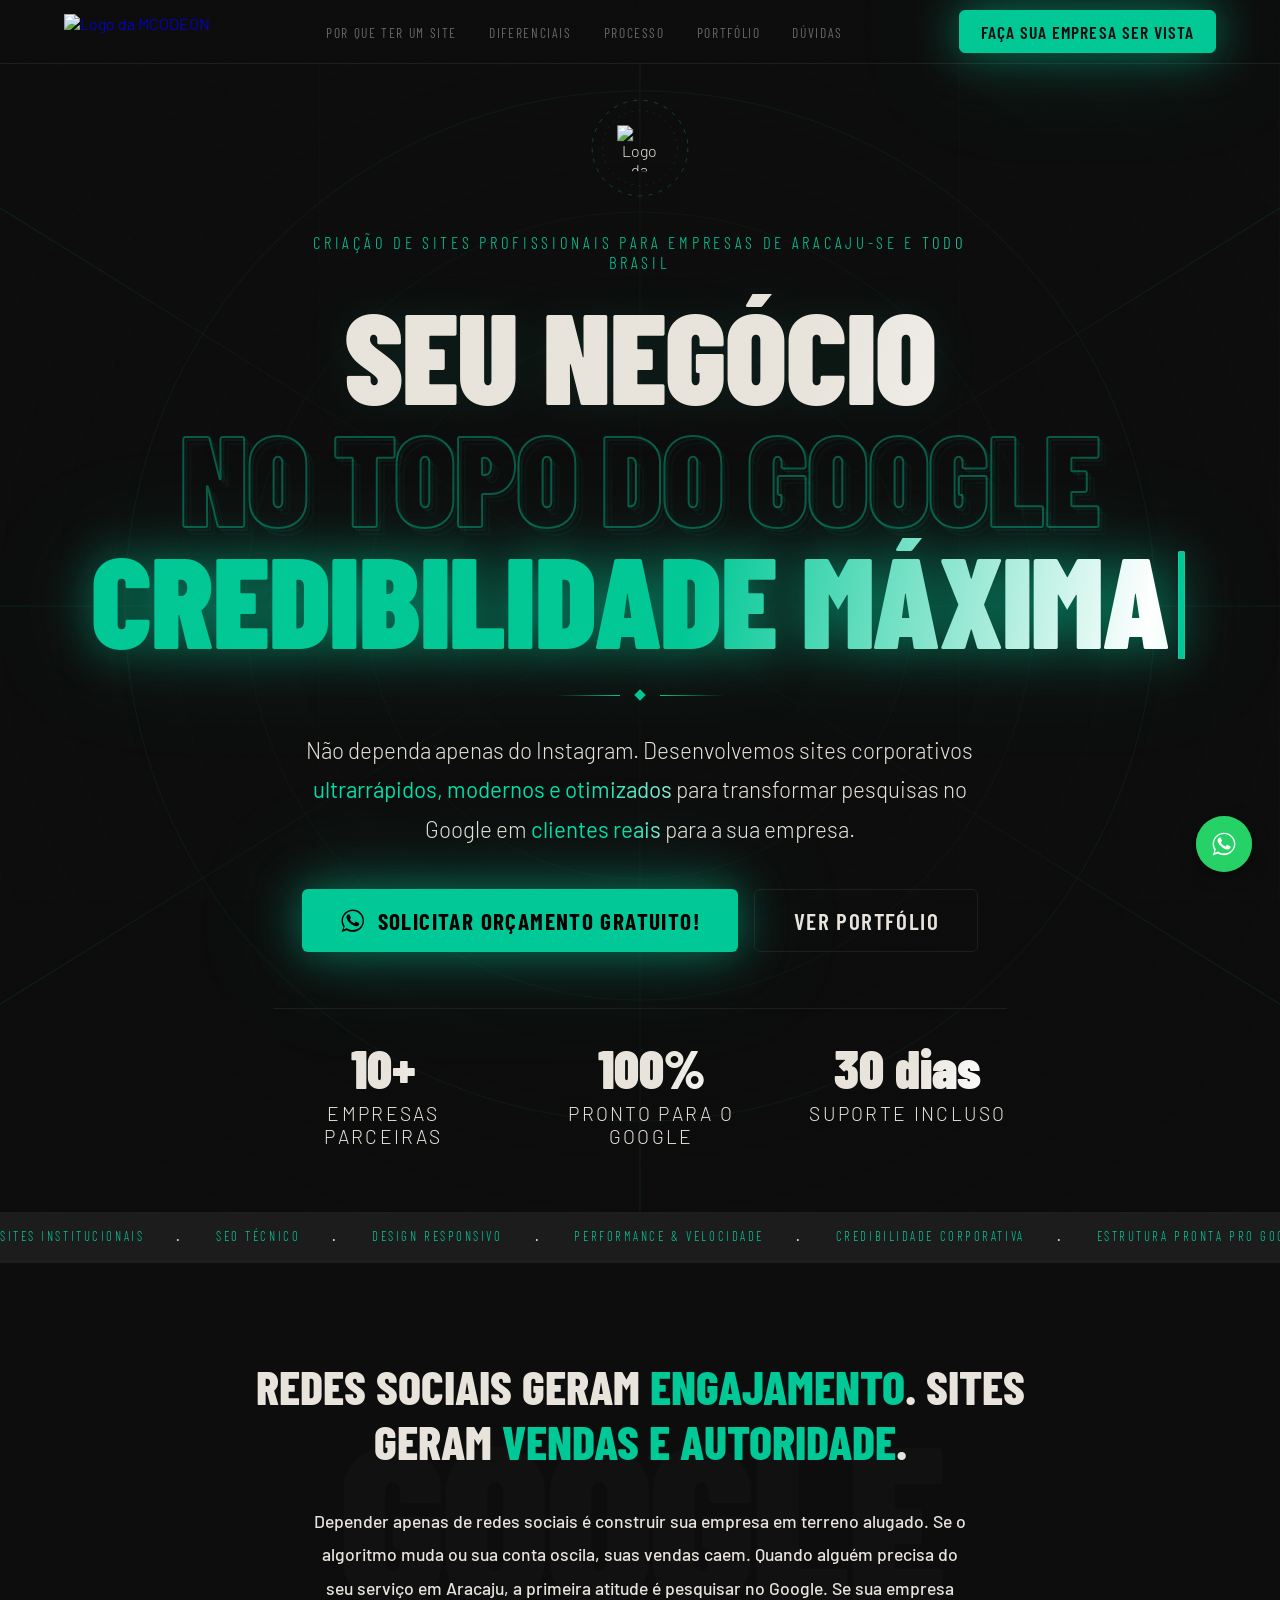
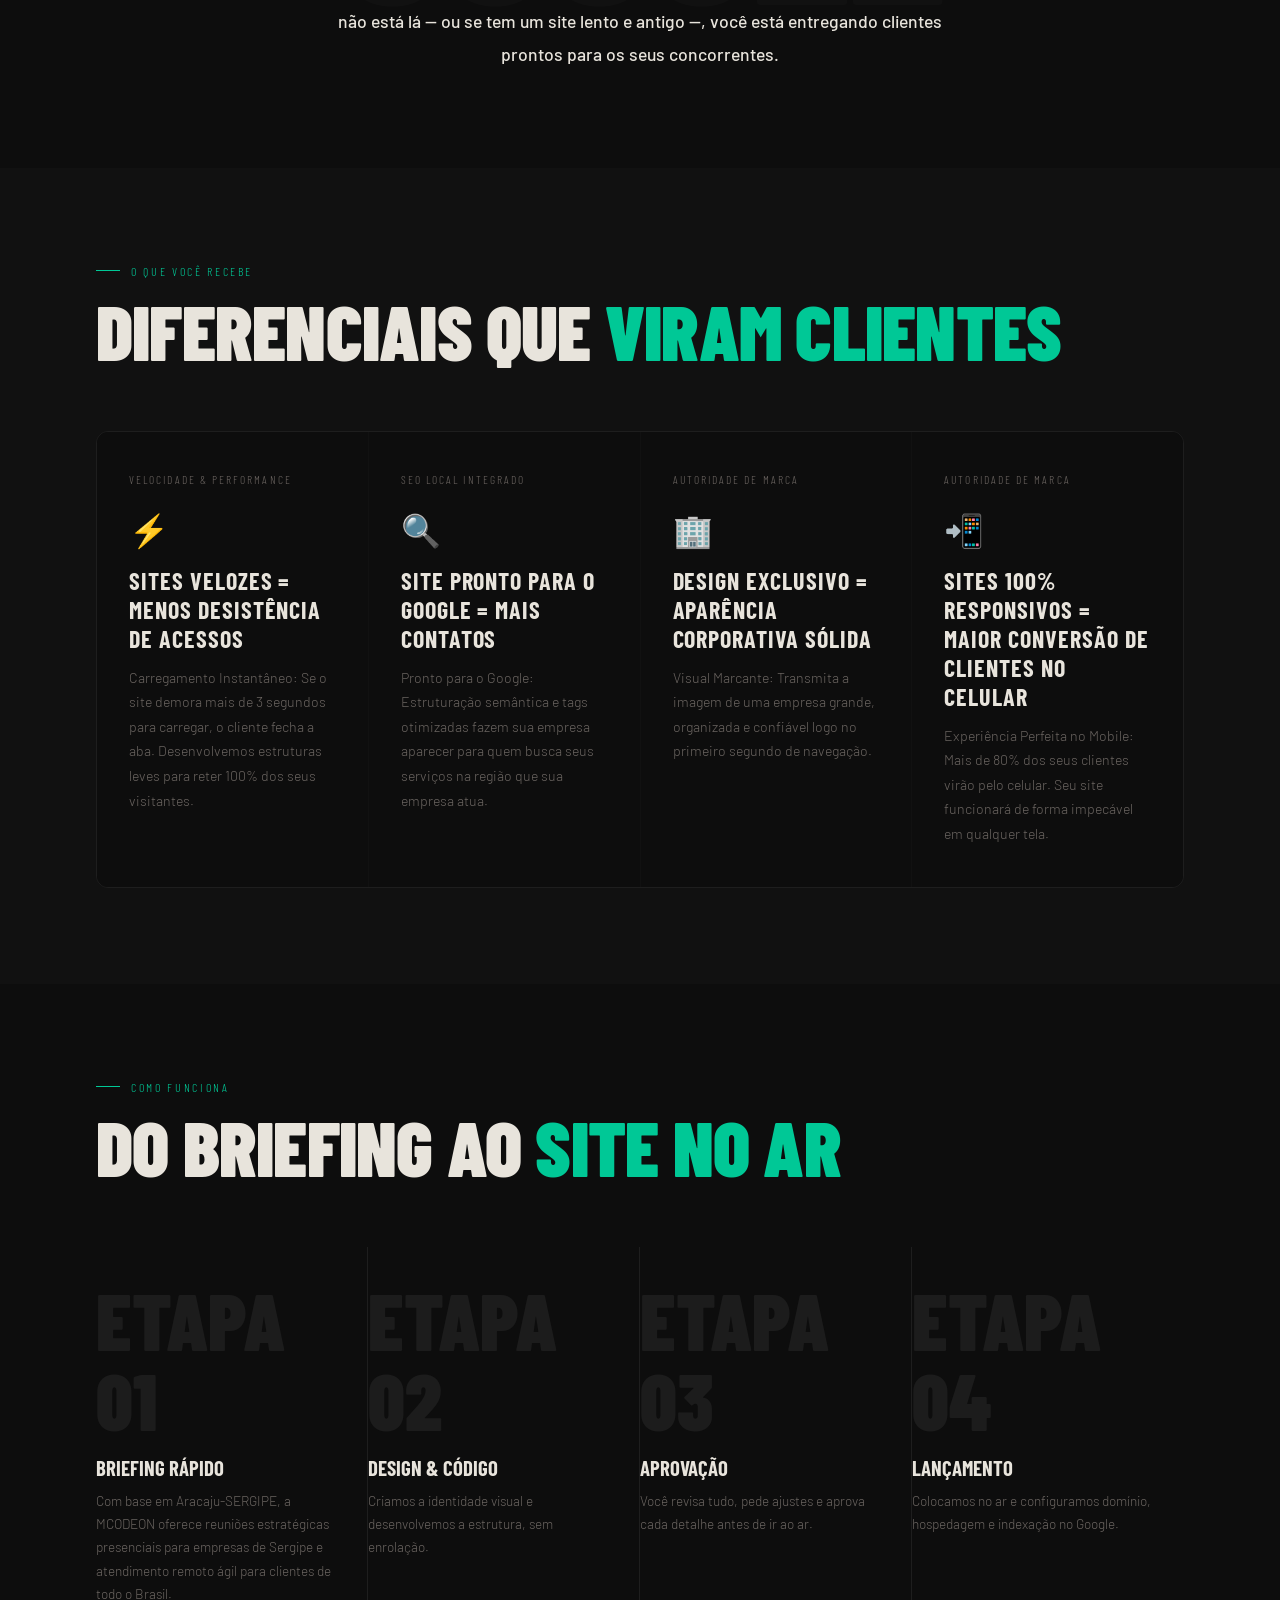
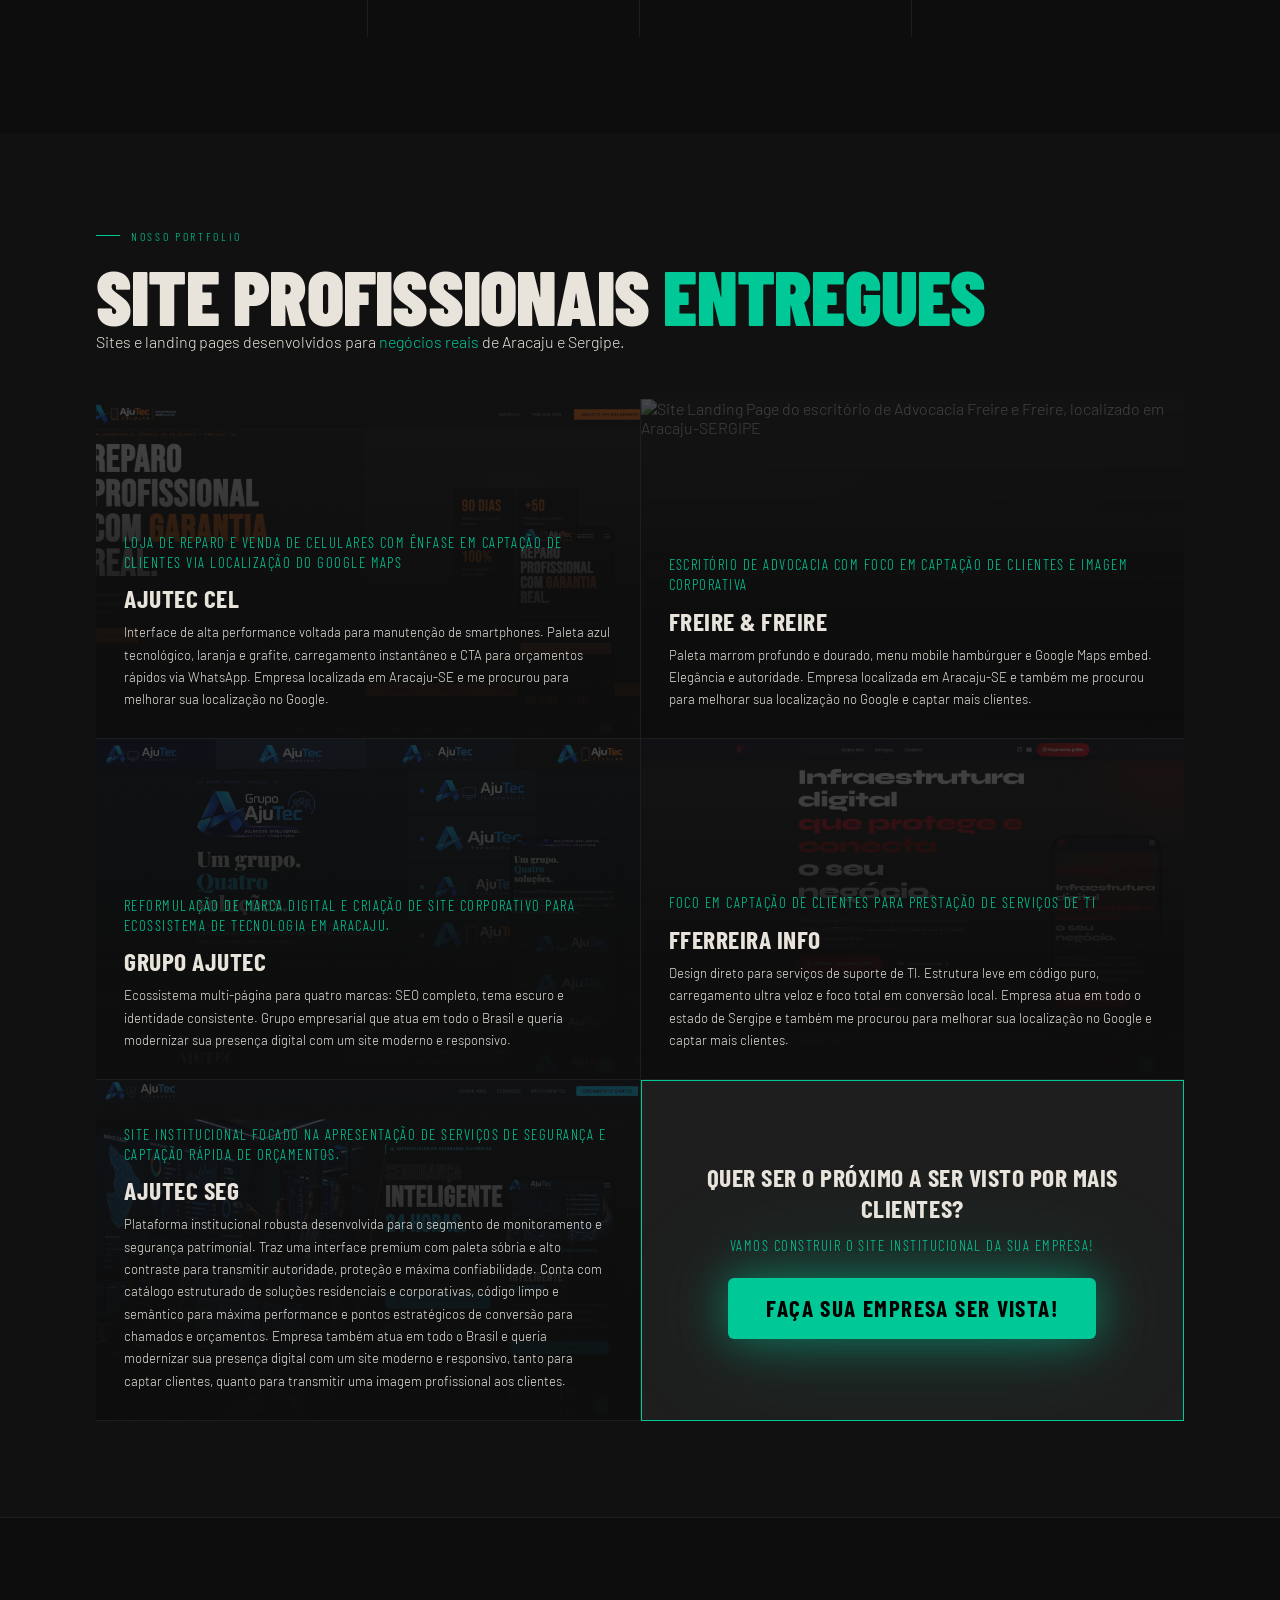
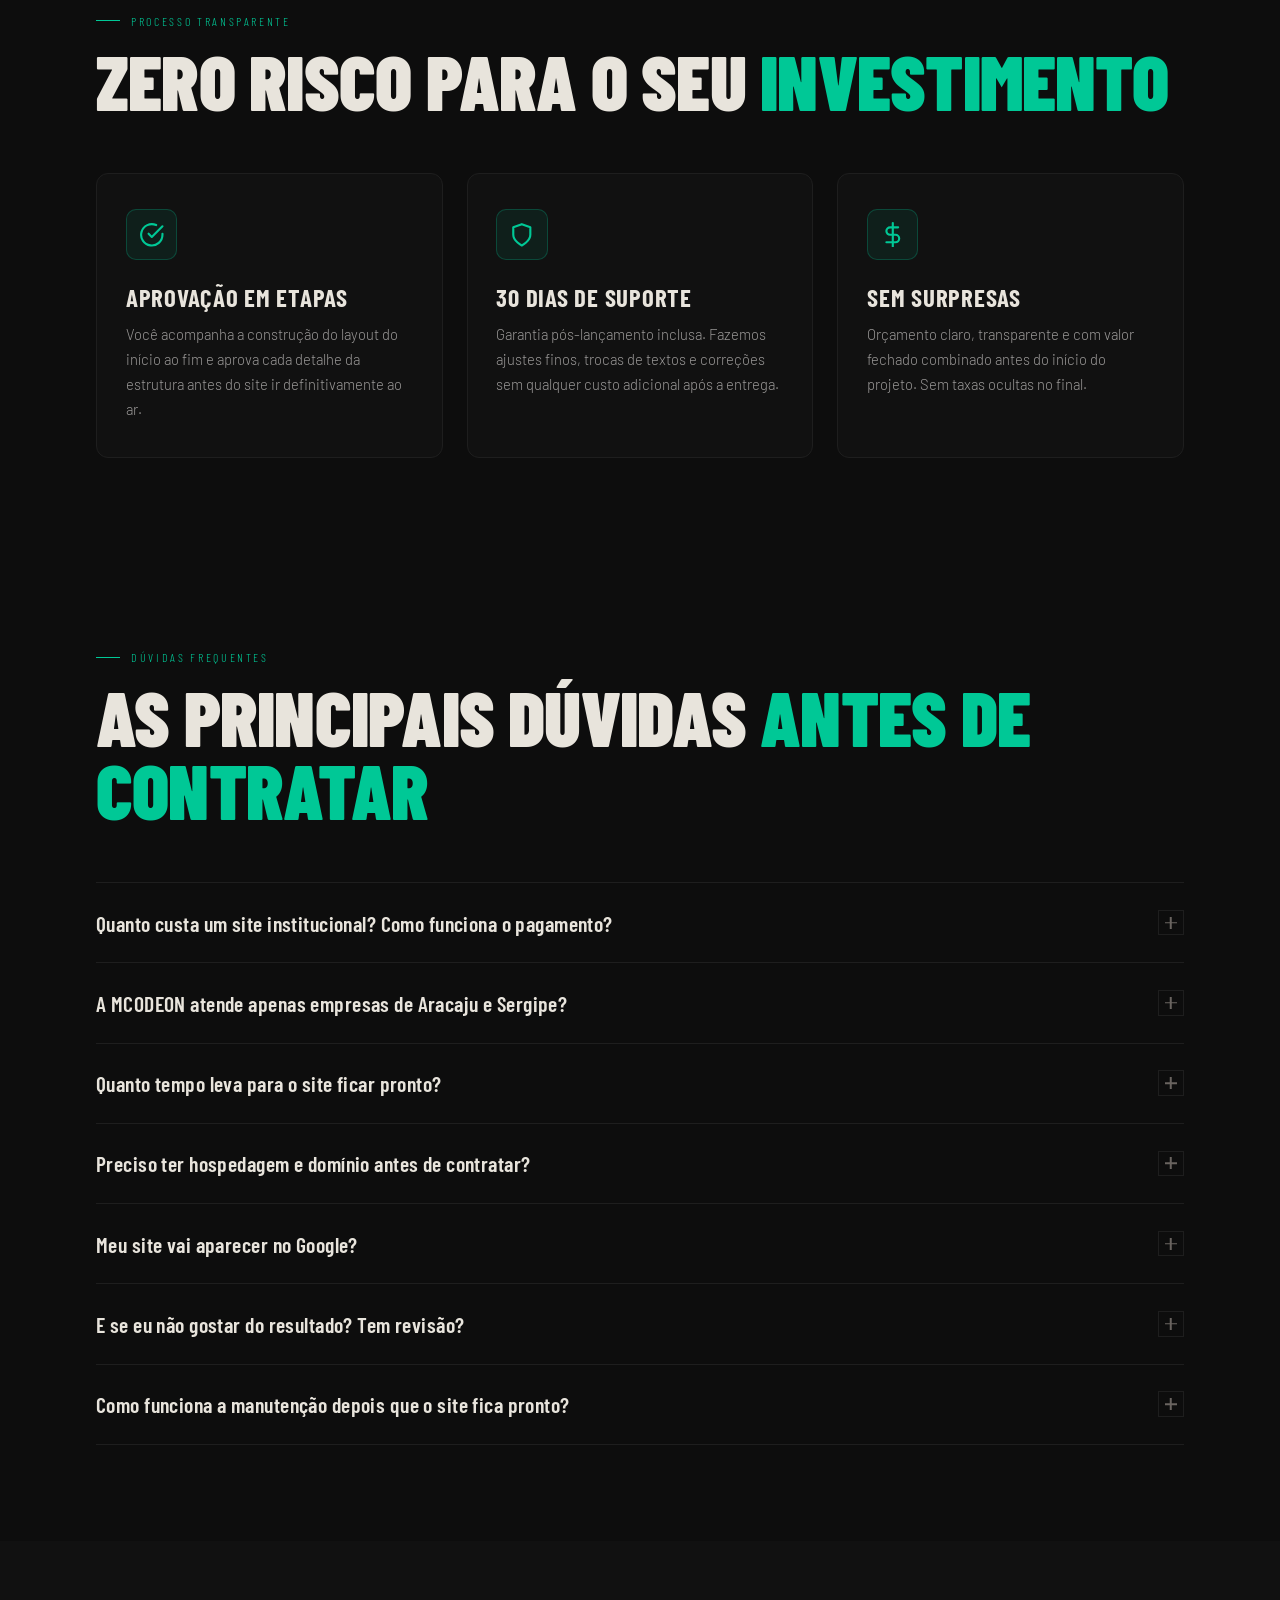
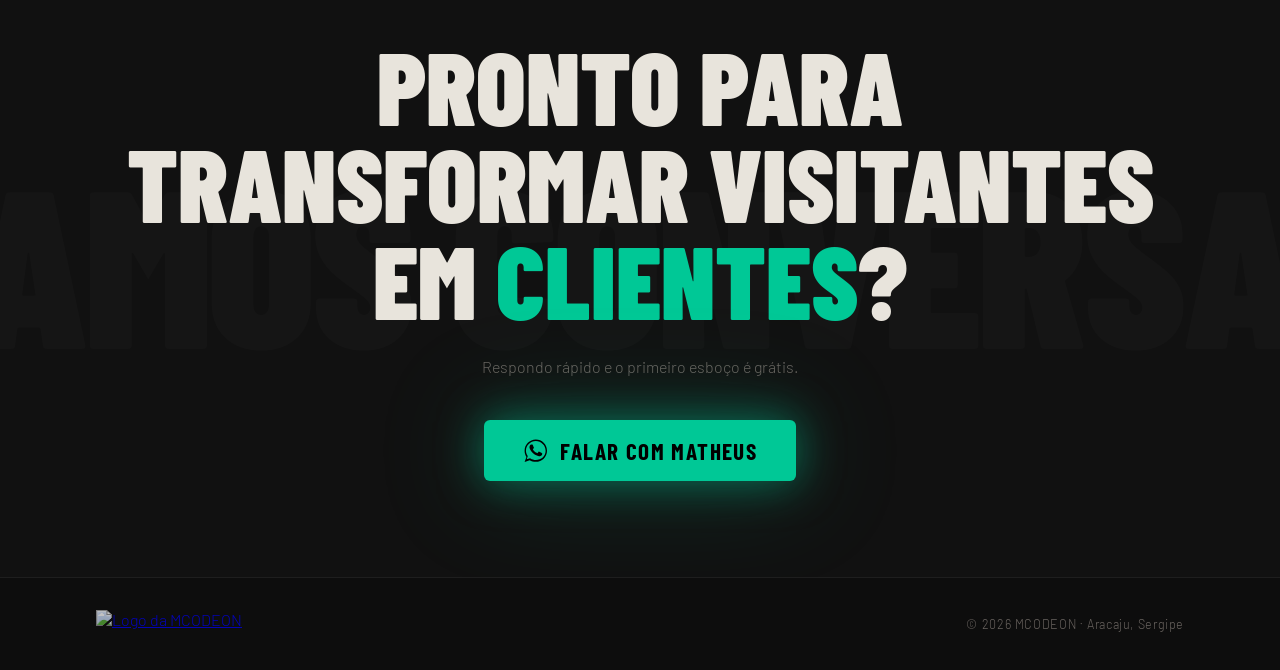
==== commit 9d727b5a: "correção compatibilidade mobile" ====
--- a/criacao-de-sites/index.html
+++ b/criacao-de-sites/index.html
@@ -481,6 +481,8 @@
 ════════════════════════════════ */
 @media (max-width: 768px) {
 
+  .proj-desc {display: none;}
+
   /* perf: desliga ruído e sombras pesadas em telas menores */
   body::before { display: none; }
   .hero-title .line1,
@@ -546,14 +548,14 @@
     line-height: 1.4;
   }
   .proj-name { font-size: 1.4rem; }
-  .proj-desc {
+  /* .proj-desc {
     font-size: 0.8rem;
     line-height: 1.6;
     display: -webkit-box;
     -webkit-line-clamp: 4; line-clamp: 4;
     -webkit-box-orient: vertical;
     overflow: hidden;
-  }
+  } */
   .proj-bg-text { font-size: 4.5rem; }
   .portfolio-header { flex-direction: column; gap: 1rem; }
 
@@ -578,7 +580,6 @@
   .hero-stats { gap: 1rem; }
   .stat-num { font-size: 3rem; }
   .proj-inner { min-height: 260px; padding: 1.25rem 1rem; }
-  .proj-desc { -webkit-line-clamp: 3; line-clamp: 3;}
   .section-title { font-size: clamp(1.9rem, 11vw, 2.8rem); }
 }
 </style>
@@ -589,10 +590,11 @@
 <div class="grid-lines"><span></span><span></span><span></span><span></span></div>
 
 <nav>
-  <a href="/criacao-de-sites/" class="nav-logo"><img src="https://mcodeon.com.br/assets/img/logo-horizontal-semfundo.png" alt="Logo da MCODEON"></a>
+  <a href="../index.html" class="nav-logo"><img src="https://mcodeon.com.br/assets/img/logo-horizontal-semfundo.png" alt="Logo da MCODEON"></a>
   <ul class="nav-links">
     <li><a href="#dor">Por que ter um site</a></li>
     <li><a href="#servicos">Diferenciais</a></li>
+    <li><a href="#processo">Processo</a></li>
     <li><a href="#portfolio">Portfólio</a></li>
     <li><a href="#faq">Dúvidas</a></li>
   </ul>
@@ -604,6 +606,7 @@
 <div class="nav-drawer" id="drawer">
   <a href="#dor">Por que ter um site</a>
   <a href="#servicos">Diferenciais</a>
+  <a href="#processo">Processo</a>
   <a href="#portfolio">Portfólio</a>
   <a href="#faq">Dúvidas</a>
   <a class="drawer-cta" href="https://wa.me/5579998523718?text=Ol%C3%A1%20Matheus%2C%20quero%20solicitar%20um%20or%C3%A7amento%20para%20a%20cria%C3%A7%C3%A3o%20de%20um%20site%20profissional%20para%20o%20meu%20neg%C3%B3cio" target="_blank" rel="noopener">FAÇA SUA EMPRESA SER VISTA!</a>
@@ -810,7 +813,7 @@
       <div class="proj-inner">
         <img src="../assets/img/fferreirainfo (1).webp" alt="Site da FFerreira Info, empresa de prestação de serviços diversos em TI" class="proj-shot" loading="lazy" decoding="async" width="1600" height="1000">
         <div class="proj-overlay"></div>
-        <p class="proj-cat">TI &amp; Informática · Institucional</p>
+        <p class="proj-cat">foco em captação de clientes para prestação de serviços de TI</p>
         <h3 class="proj-name">FFerreira Info</h3>
         <p class="proj-desc">Design direto para serviços de suporte de TI. Estrutura leve em código puro, carregamento ultra veloz e foco total em conversão local. Empresa atua em todo o estado de Sergipe e também me procurou para melhorar sua localização no Google e captar mais clientes.</p>
       </div>
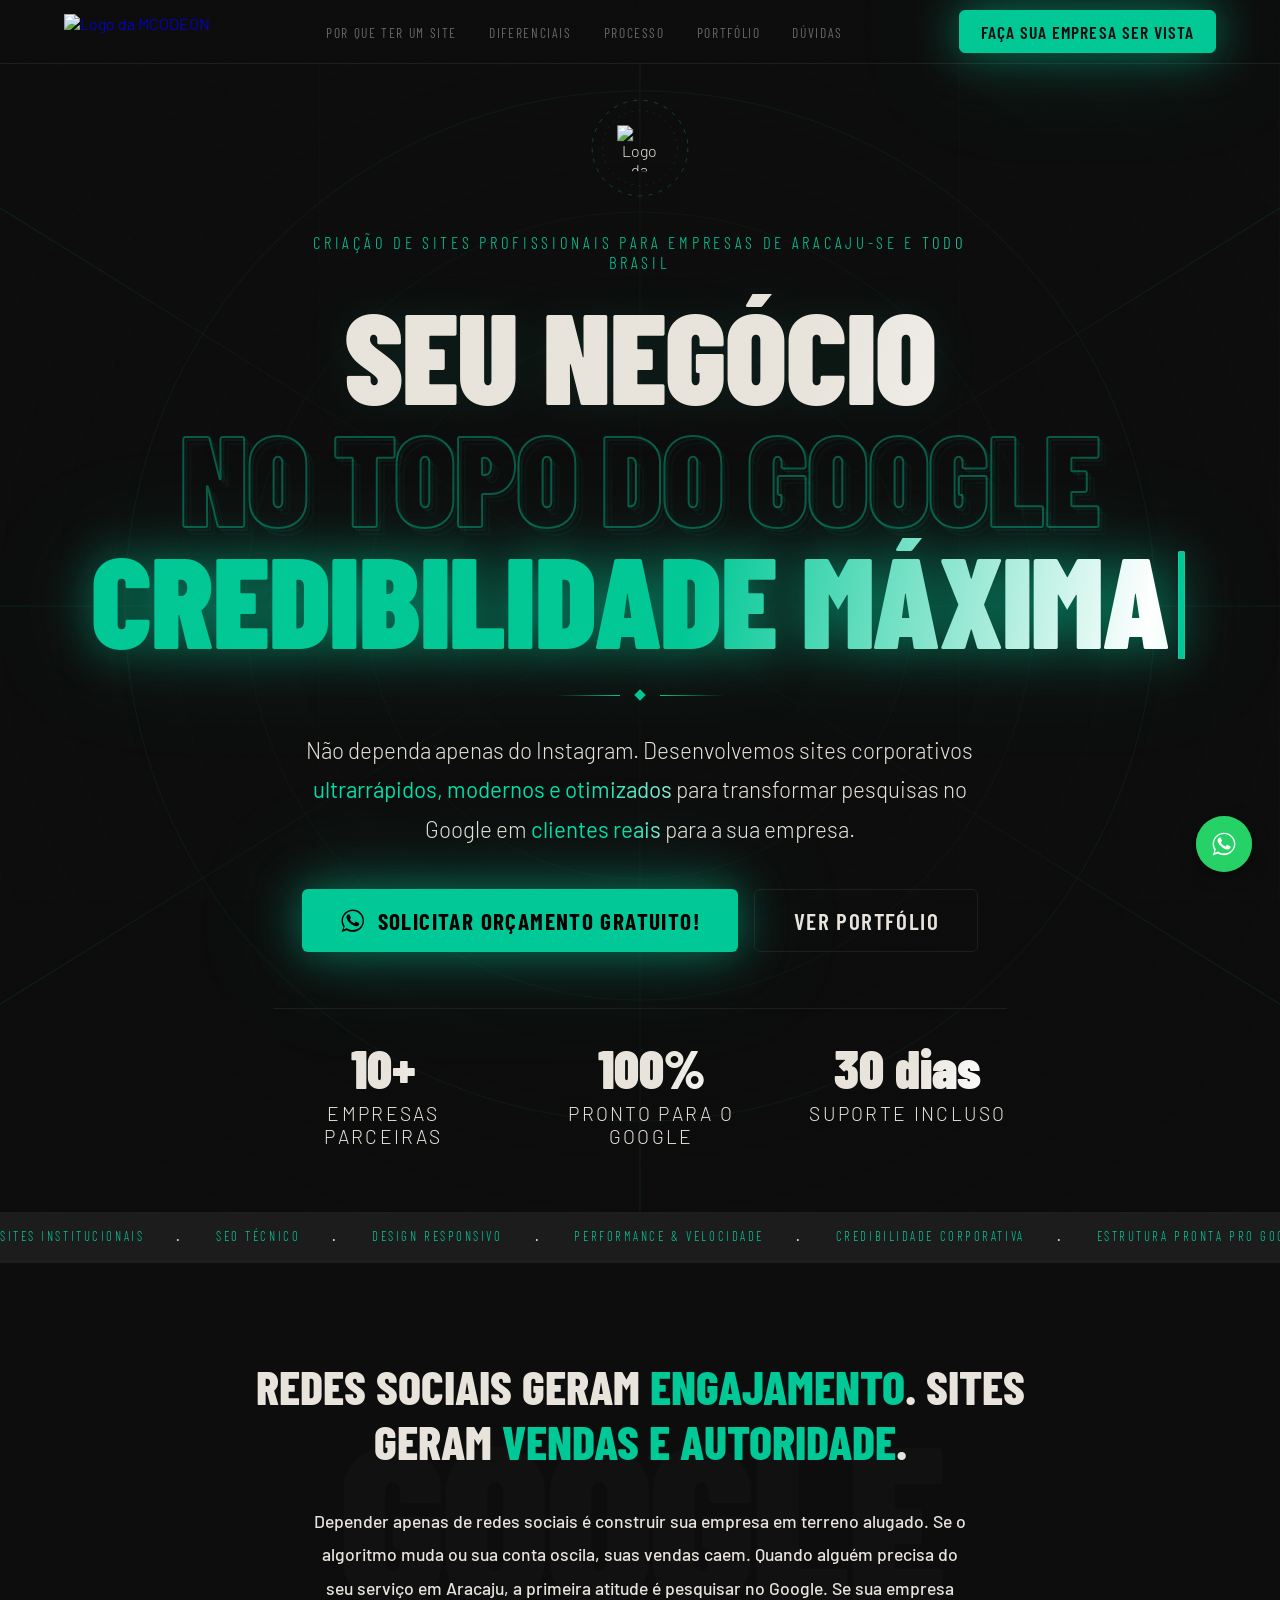
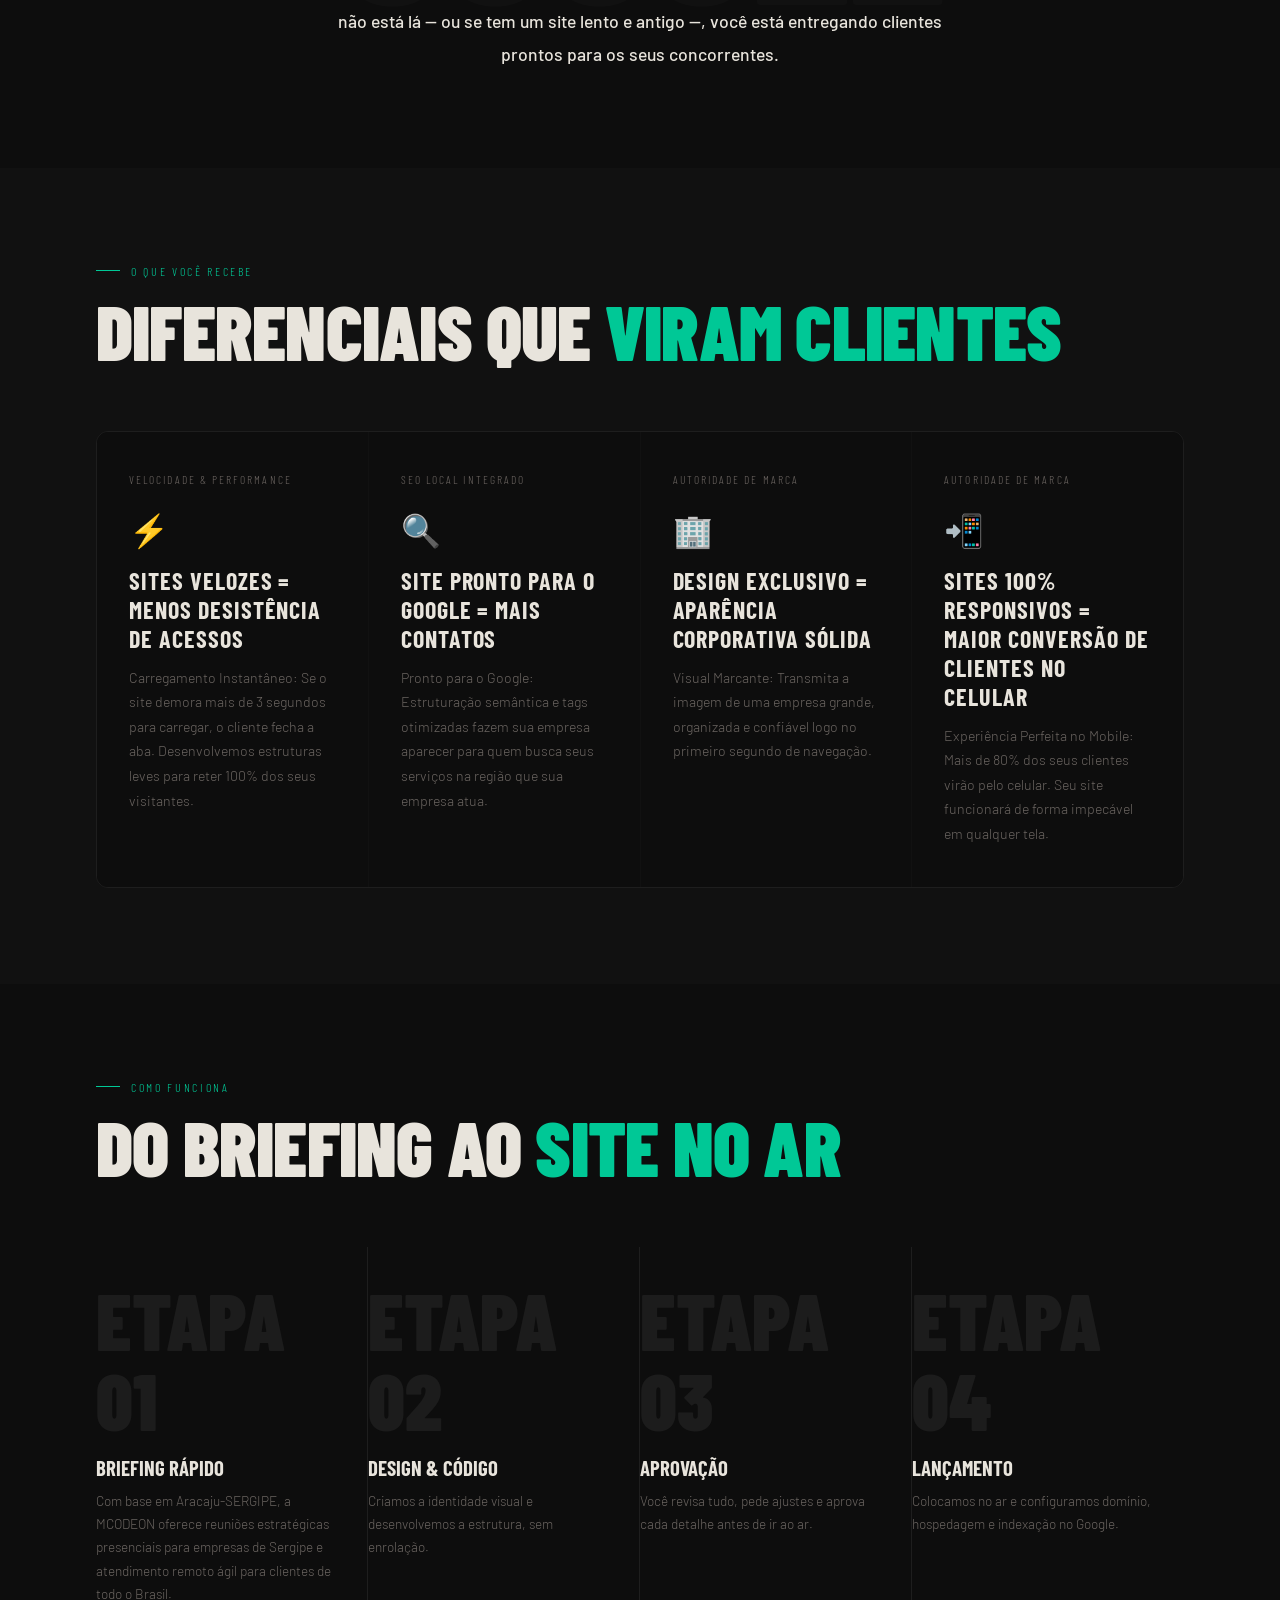
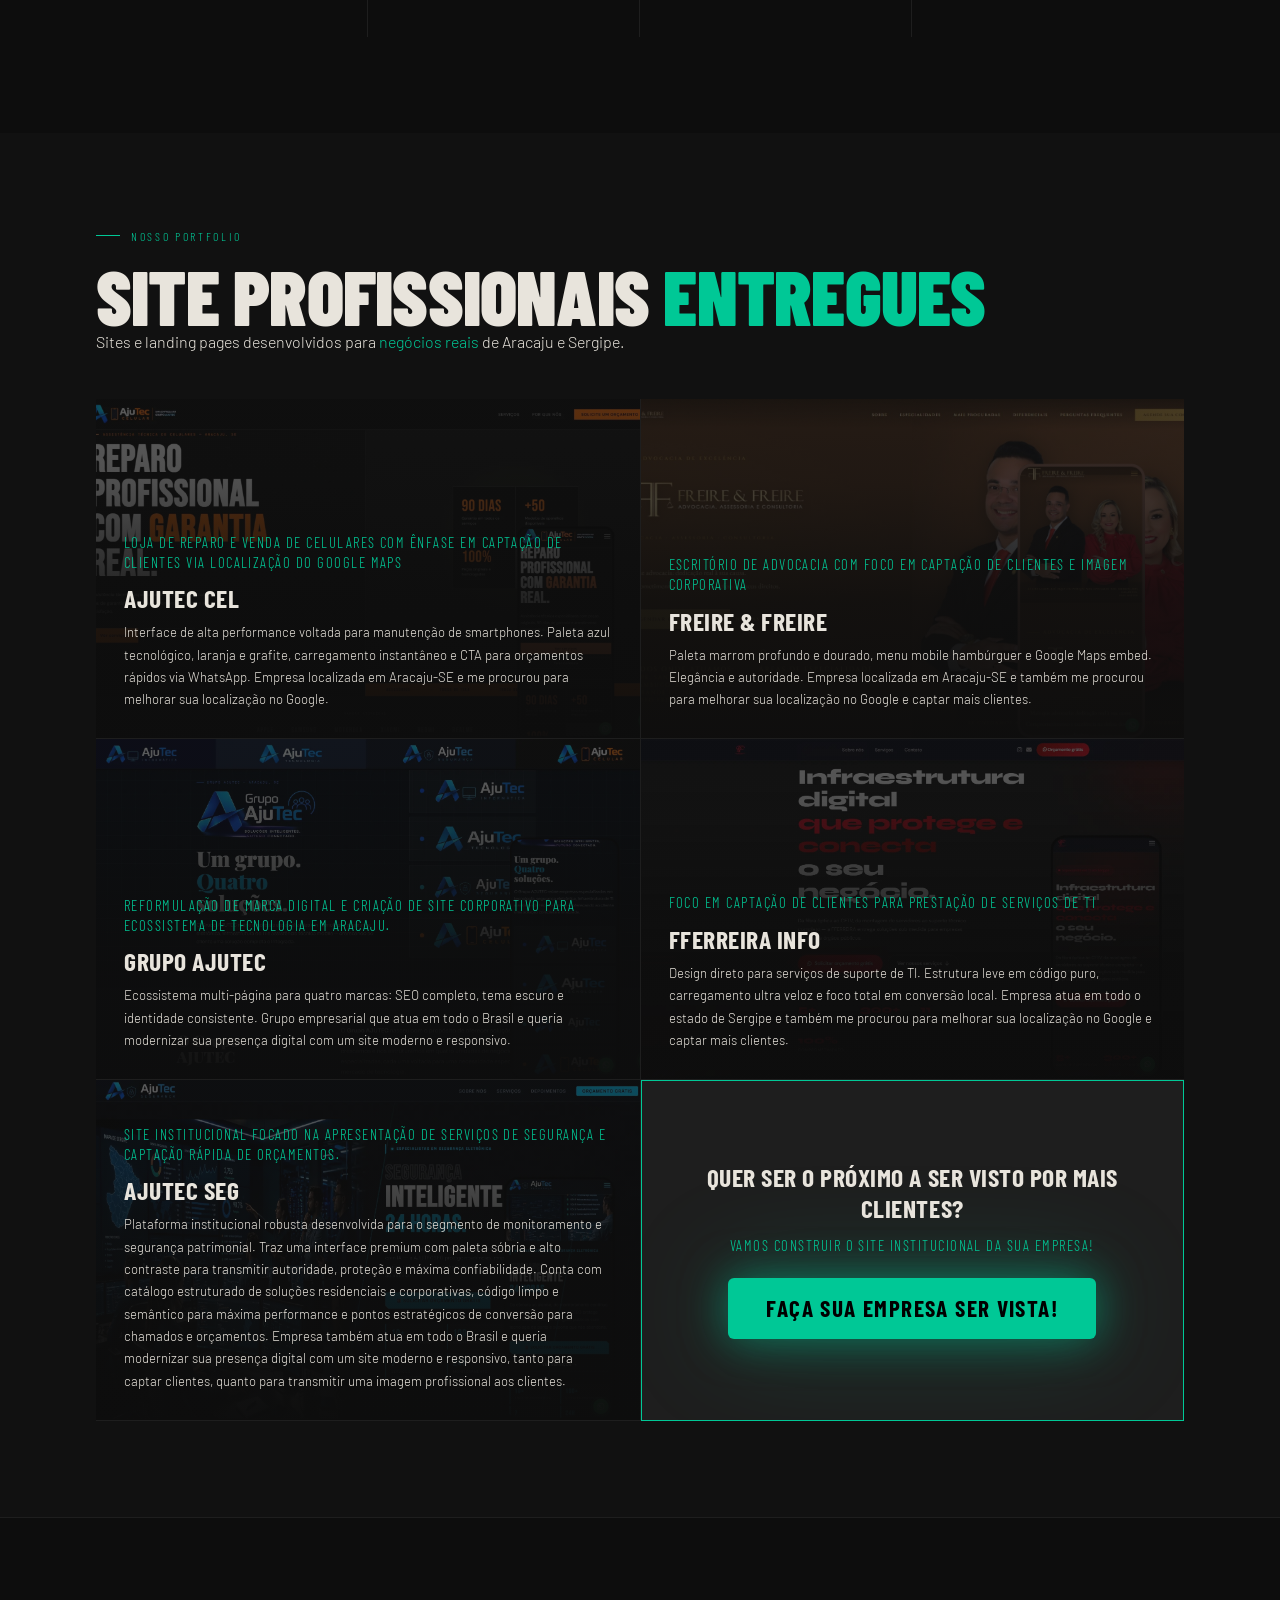
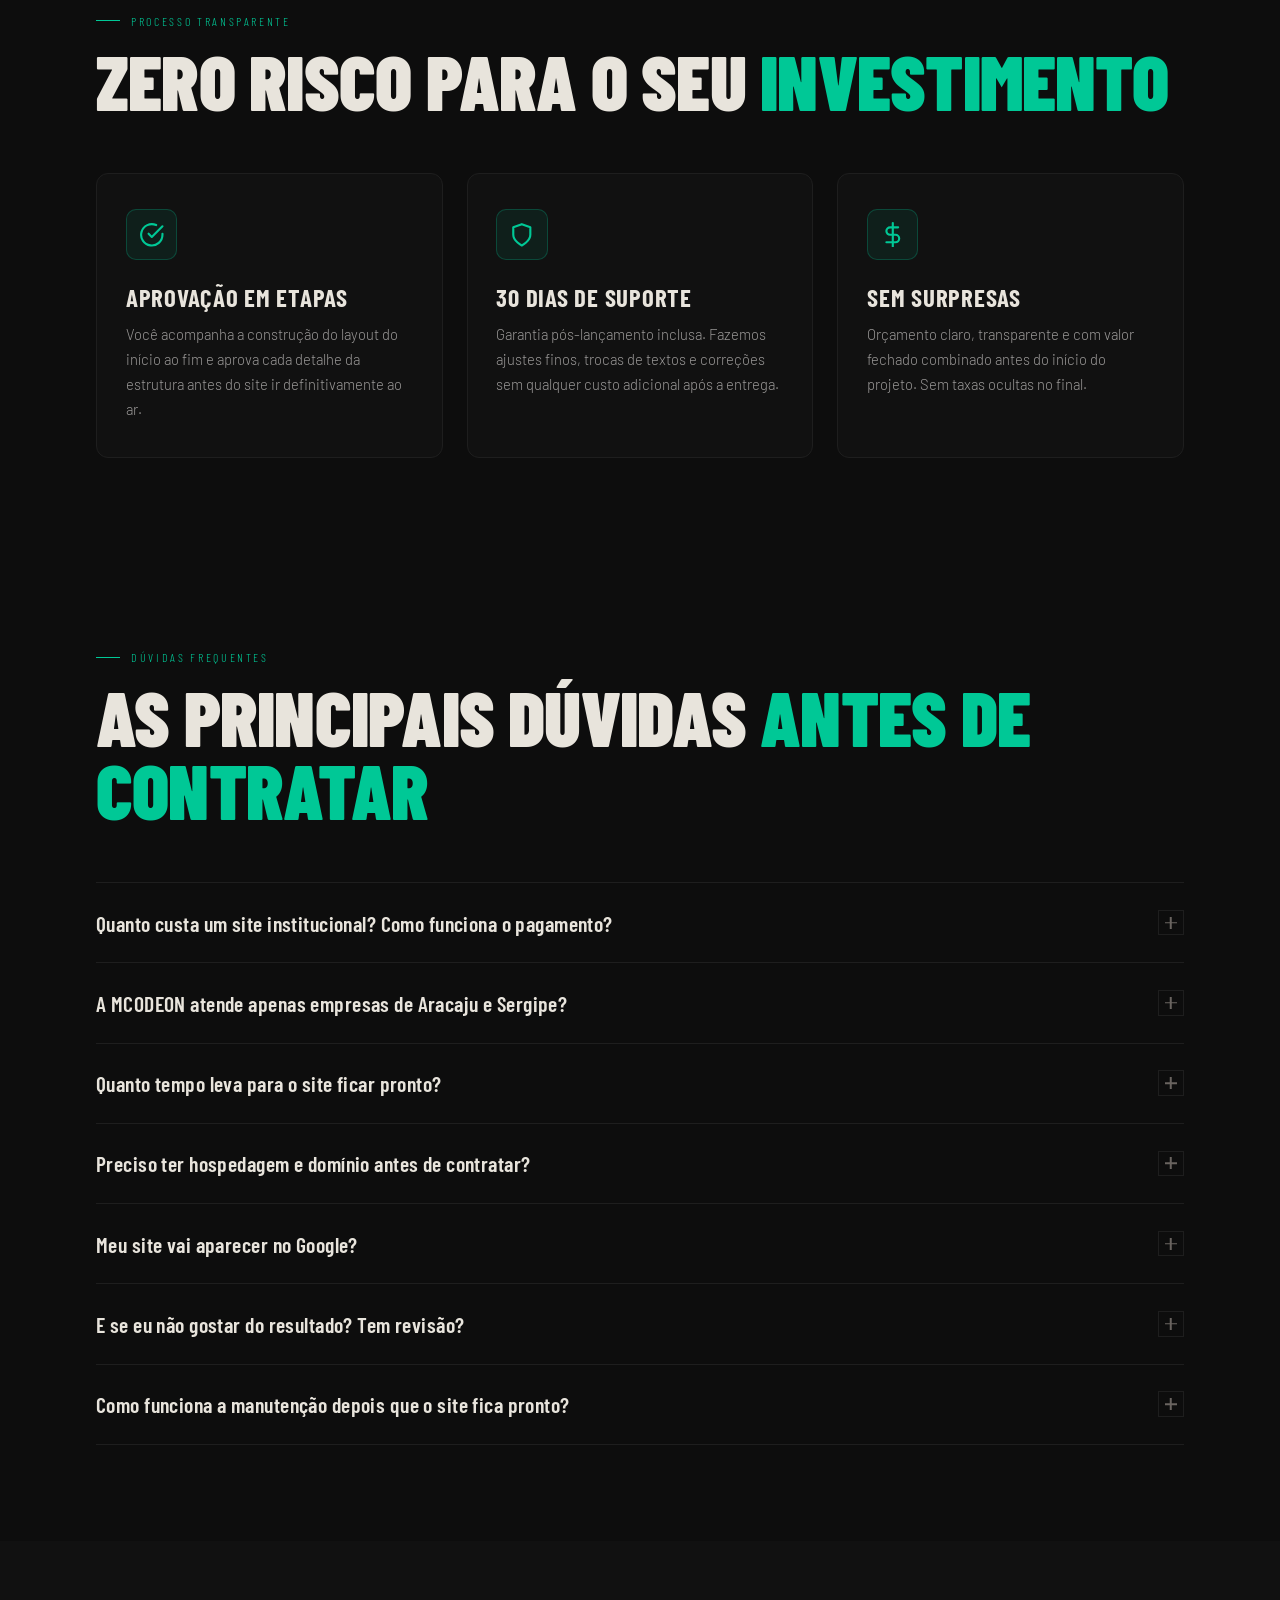
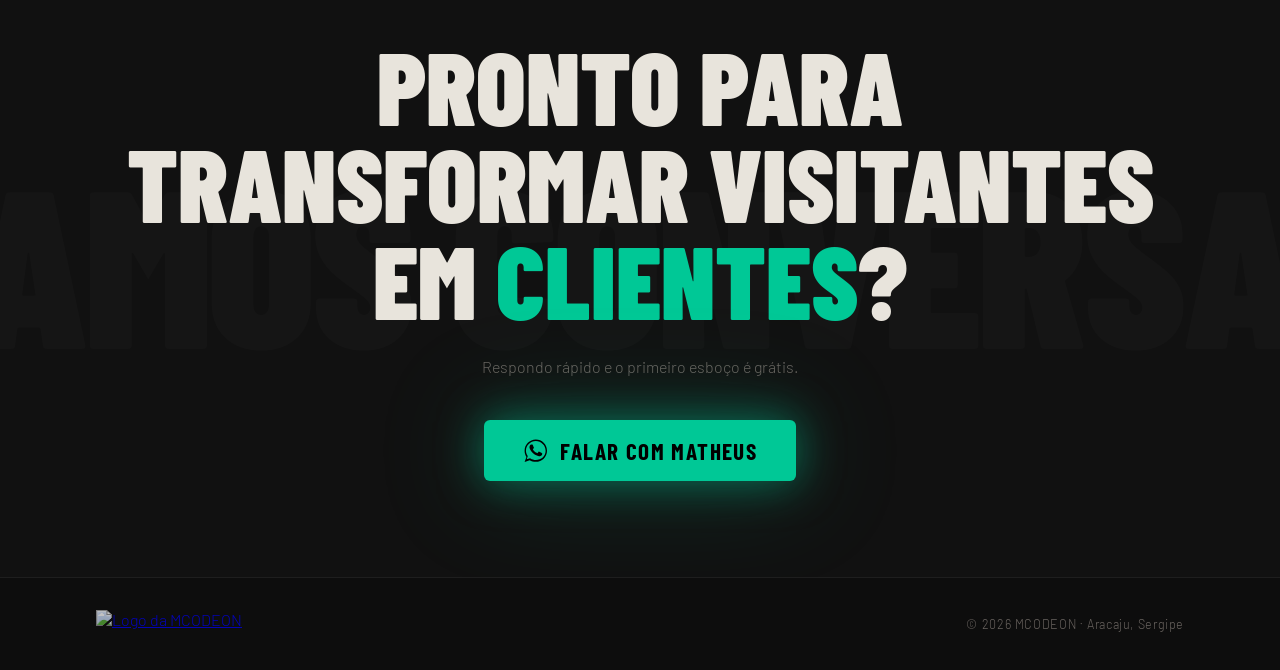
==== commit 5da73ee1: "foto do freire&freire adicionada" ====
--- a/criacao-de-sites/index.html
+++ b/criacao-de-sites/index.html
@@ -354,19 +354,14 @@
 .proj-inner { position: relative; overflow: hidden; aspect-ratio: 16 / 10; padding: 1.75rem; display: flex; flex-direction: column; justify-content: flex-end; }
 .proj-shot {
   position: absolute; inset: 0; width: 100%; height: 100%; object-fit: cover; object-position: center 20%;
-  opacity: 0.45; transition: opacity 0.35s ease, transform 0.5s ease; z-index: 0;
+  opacity: 0.65; transition: opacity 0.35s ease, transform 0.5s ease; z-index: 0;
   background: linear-gradient(155deg, var(--bg3), var(--bg));
 }
-.proj:hover .proj-shot { opacity: 0.7; transform: scale(1.04); }
+.proj:hover .proj-shot { opacity: 0.9; transform: scale(1.04); }
 .proj-overlay { position: absolute; inset: 0; background: linear-gradient(to top, rgba(13,13,13,0.97) 0%, rgba(13,13,13,0.88) 40%, rgba(13,13,13,0.6) 75%, rgba(13,13,13,0.5) 100%); z-index: 1; }
 .proj-cat { font-family: 'Barlow Condensed', sans-serif; font-size: 0.92rem; letter-spacing: 0.1em; text-transform: uppercase; color: var(--accent); margin-bottom: 0.6rem; line-height: 1.35; }
 .proj-name { font-family: 'Barlow Condensed', sans-serif; font-weight: 700; font-size: 1.6rem; text-transform: uppercase; letter-spacing: 0.02em; margin-bottom: 0.5rem; }
 .proj-desc { font-size: 0.82rem; color: var(--text); line-height: 1.7; }
-.proj-arrow {
-  position: absolute; top: 1.5rem; right: 1.5rem; width: 2.2rem; height: 2.2rem; border: 1px solid var(--border);
-  display: flex; align-items: center; justify-content: center; opacity: 0; transform: translate(-4px, 4px);
-  transition: opacity 0.25s, transform 0.25s; border-radius: 6px; z-index: 2; background: var(--bg);
-}
 .proj:hover .proj-arrow { opacity: 1; transform: translate(0,0); }
 .proj-arrow svg { width: 14px; fill: var(--accent); }
 .proj-bg-text {
@@ -789,7 +784,7 @@
     <div class="proj">
       <a href="https://freireefreire.adv.br/" target="_blank" rel="noopener noreferrer" class="link-invisivel">
       <div class="proj-inner">
-        <img src="" alt="Site Landing Page do escritório de Advocacia Freire e Freire, localizado em Aracaju-SERGIPE" class="proj-shot" loading="lazy" decoding="async" width="1600" height="1000">
+        <img src="../assets/img/freireefreire.webp" alt="Site Landing Page do escritório de Advocacia Freire e Freire, localizado em Aracaju-SERGIPE" class="proj-shot" loading="lazy" decoding="async" width="1600" height="1000">
         <div class="proj-overlay"></div>
         <p class="proj-cat">Escritório de Advocacia com foco em captação de clientes e imagem corporativa</p>
         <h3 class="proj-name">Freire &amp; Freire</h3>
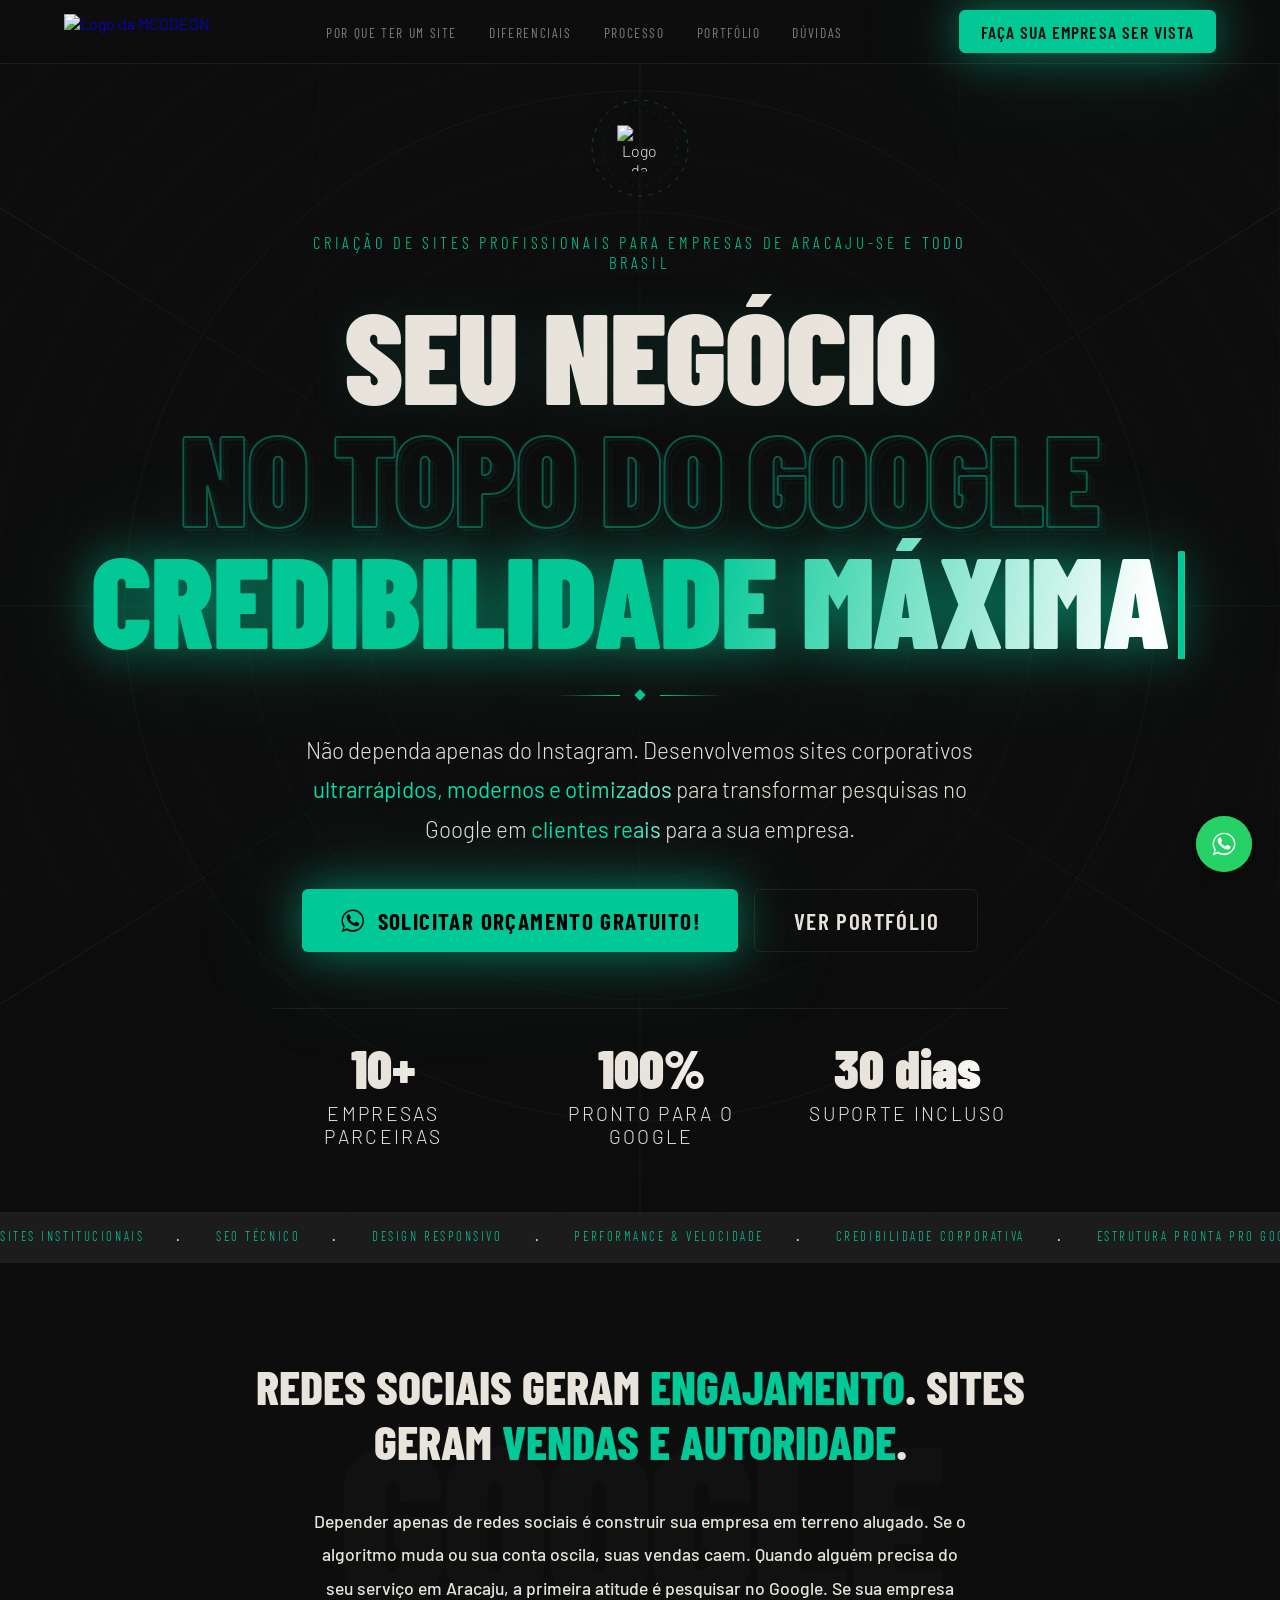
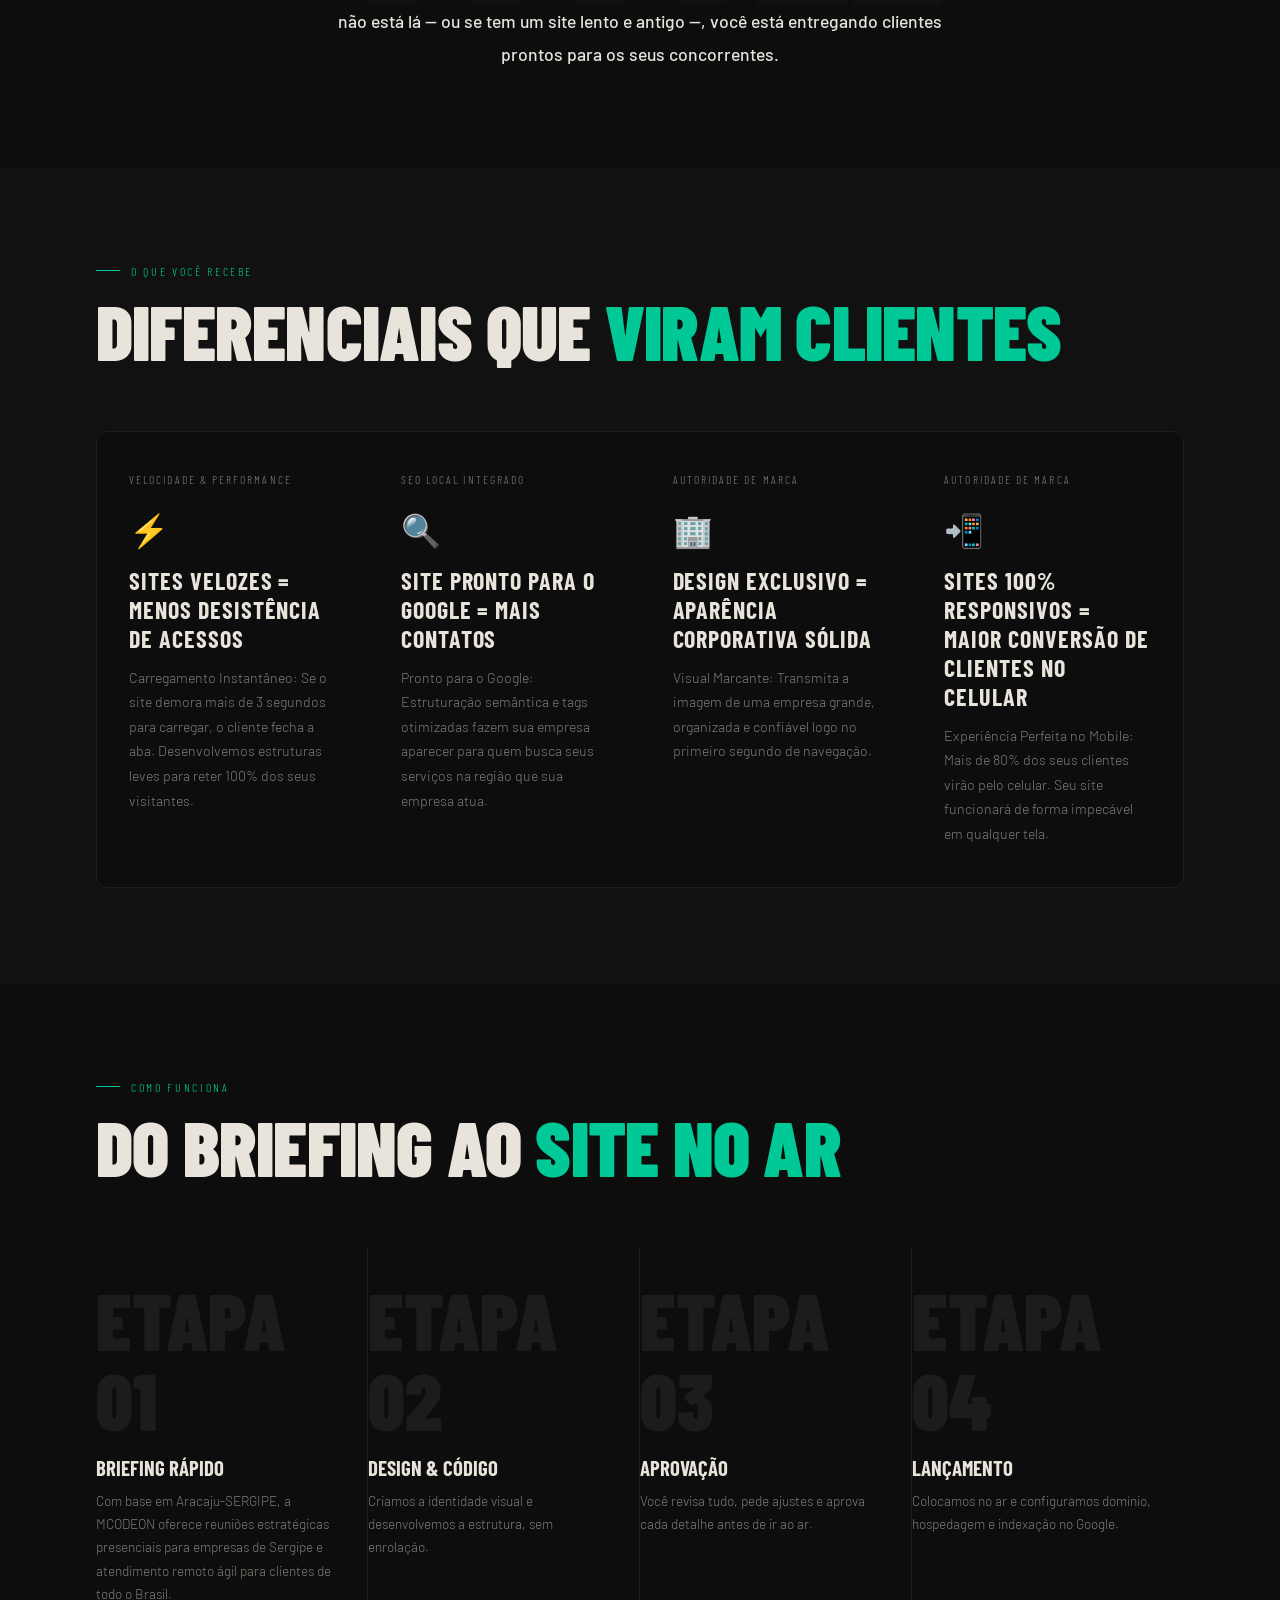
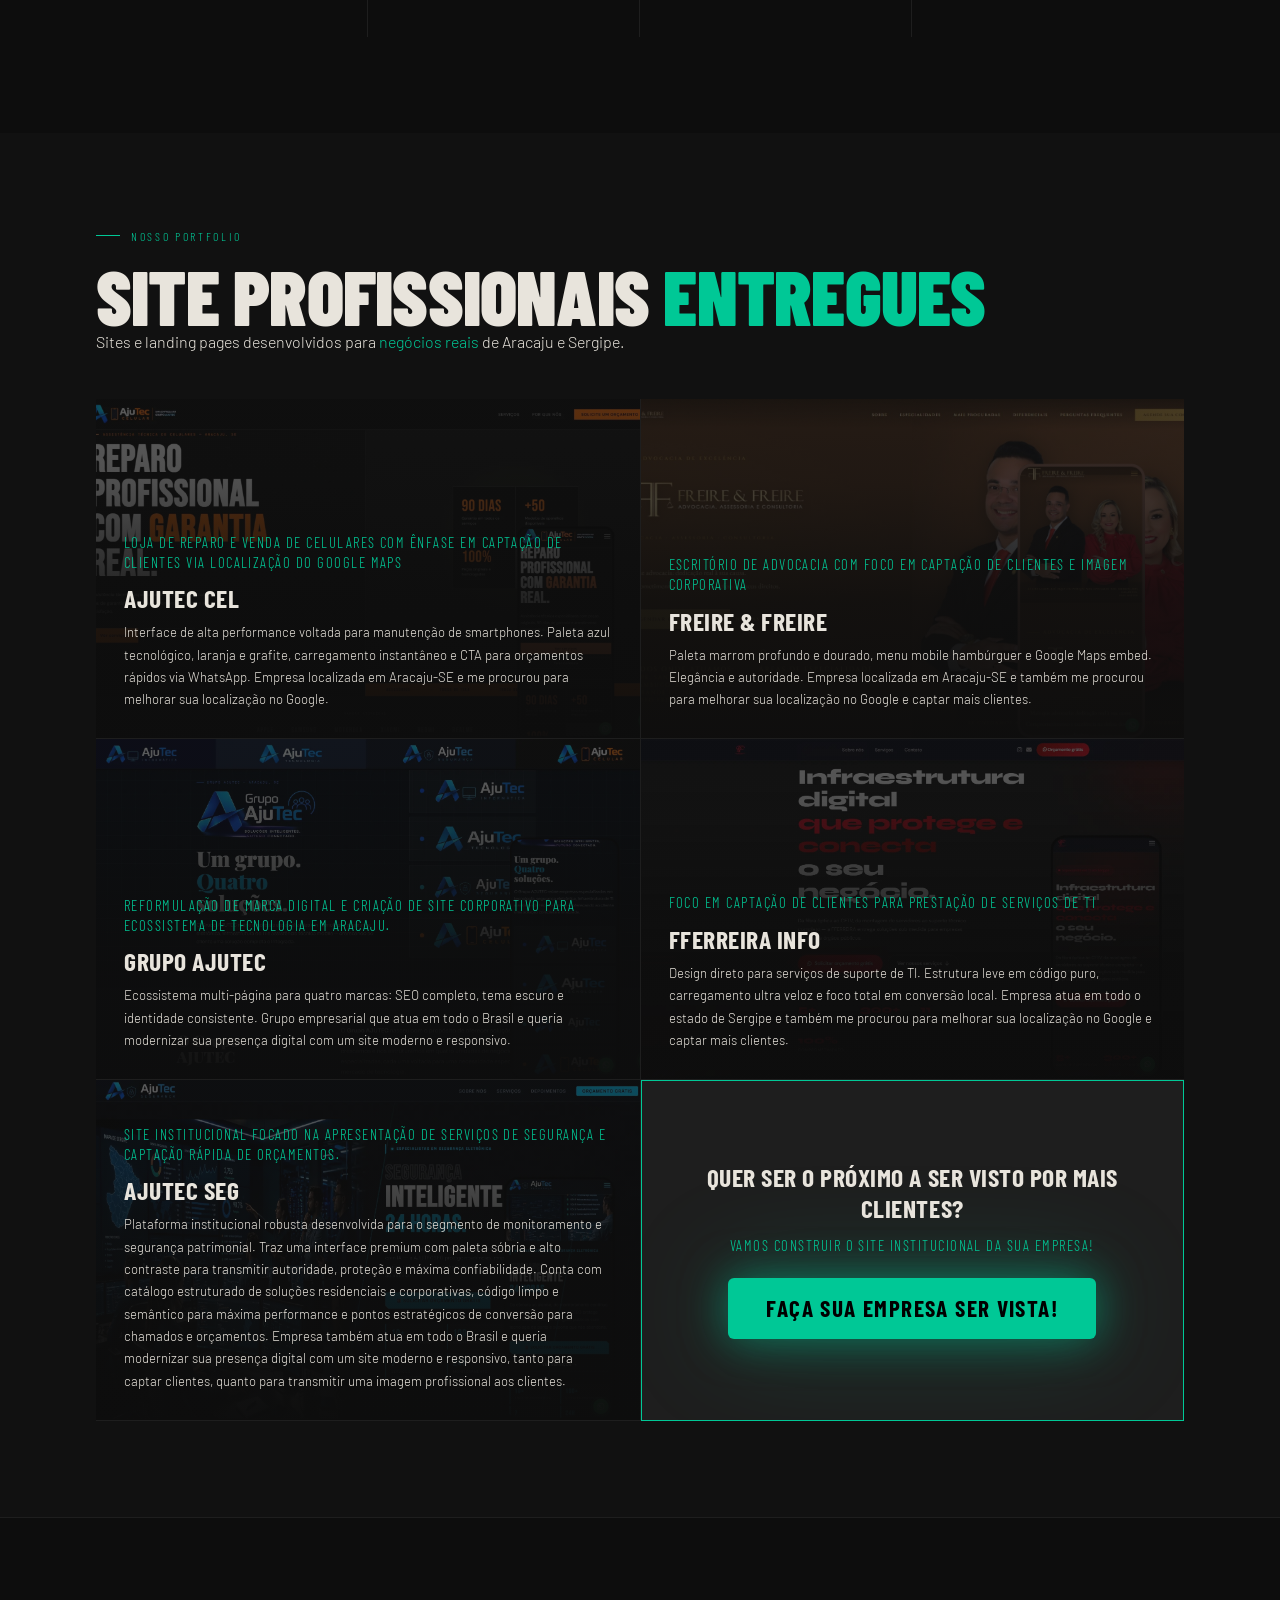
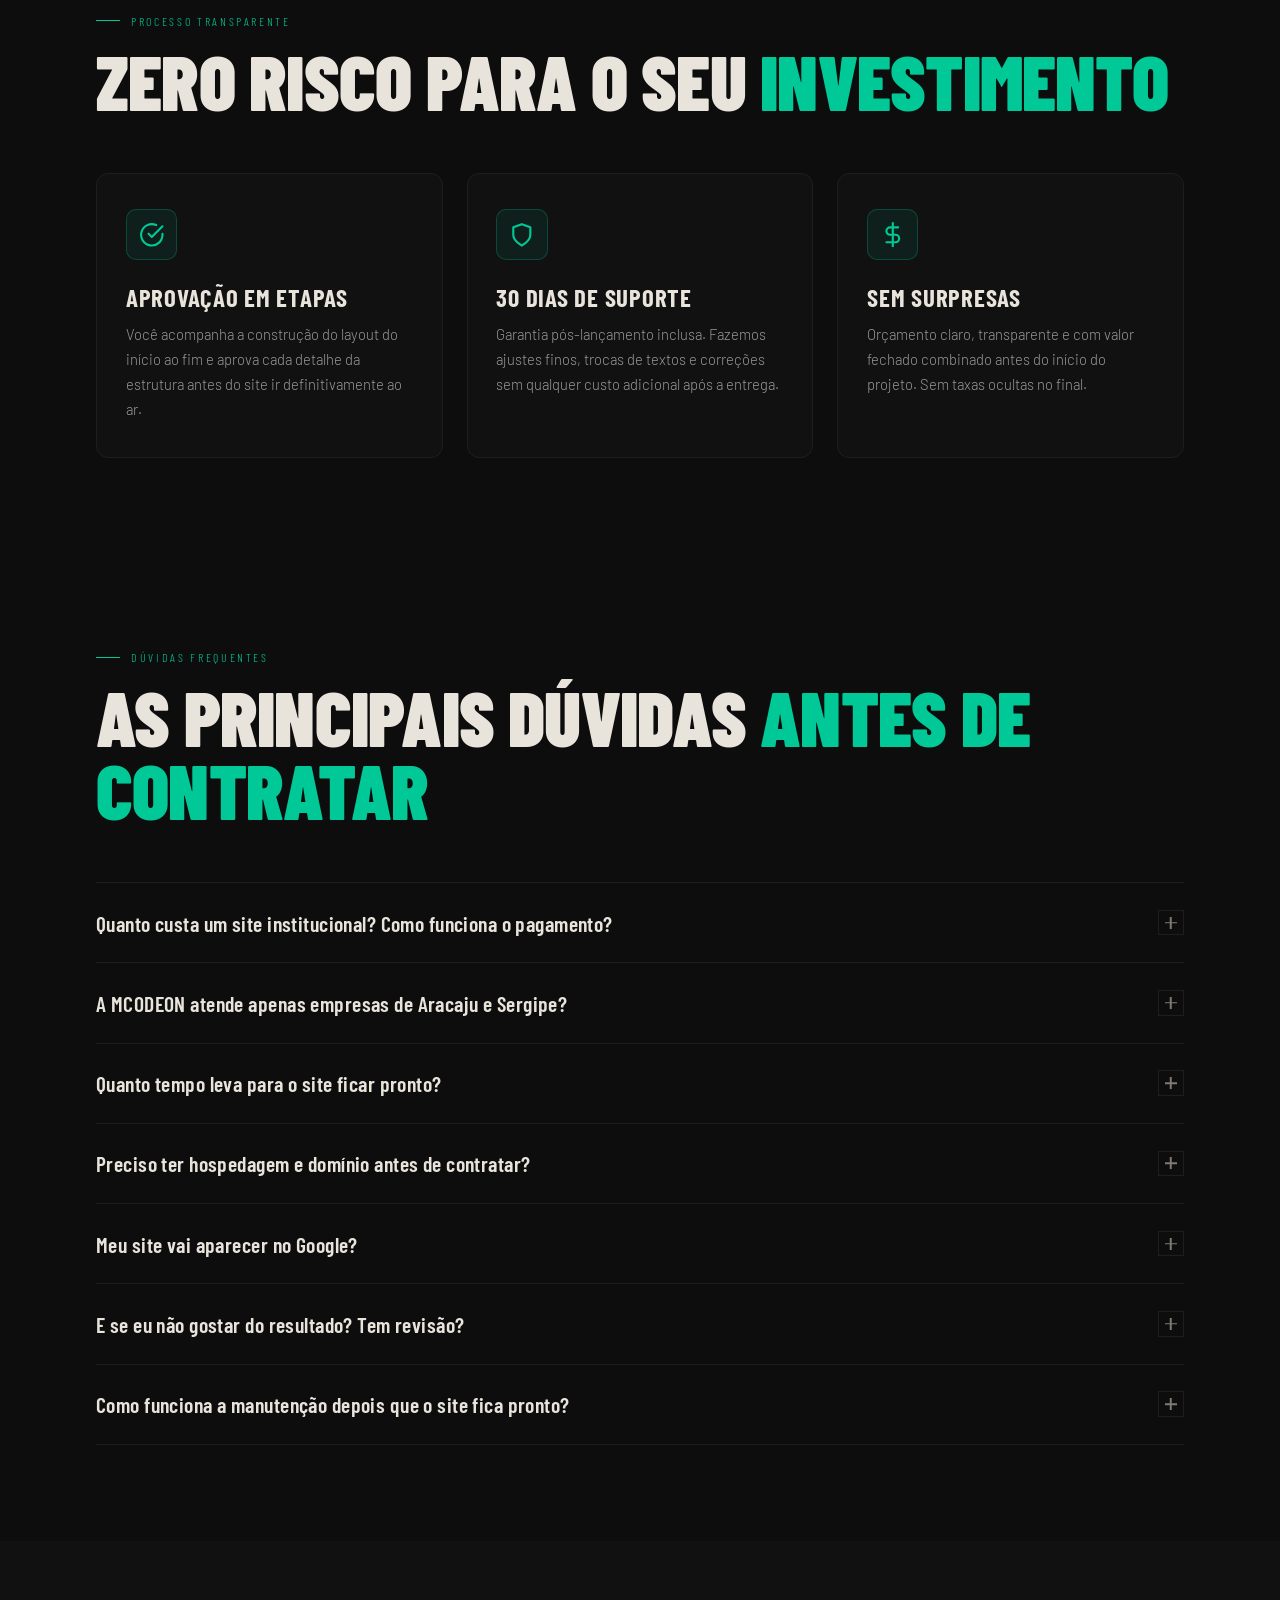
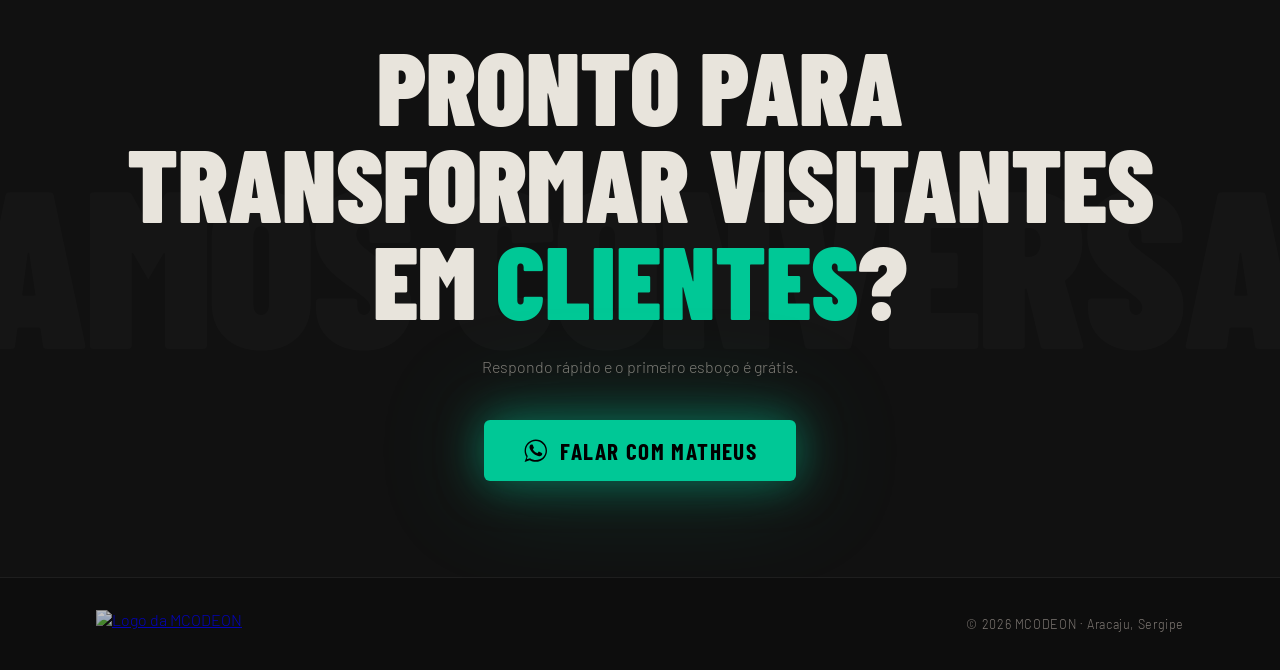
==== commit a7bc1898: "melhoria de desempenho." ====
--- a/criacao-de-sites/index.html
+++ b/criacao-de-sites/index.html
@@ -4,7 +4,7 @@
 <meta charset="UTF-8">
 <meta name="viewport" content="width=device-width, initial-scale=1.0, viewport-fit=cover">
 <title>Criação de Sites Profissionais em Aracaju | MCODEON</title>
-<link rel="icon" type="image/png" href="../assets/img/logo-limpo.png">
+<link rel="icon" type="image/webp" href="../assets/img/logo-limpo.webp">
 <meta name="description" content="Procurando criação de sites em Aracaju? Desenvolvemos sites profissionais, ultrarrápidos e otimizados para o Google. Solicite um orçamento na MCODEON!">
 <meta name="keywords" content="criação de sites, site institucional, desenvolvedor front-end, Aracaju, Sergipe, site profissional, site rápido, SEO">
 <link rel="canonical" href="https://mcodeon.com.br/criacao-de-sites">
@@ -13,17 +13,18 @@
 <meta property="og:locale" content="pt_BR">
 <meta property="og:title" content="Criação de Sites Profissionais em Aracaju, SE | MCODEON">
 <meta property="og:description" content="Seu negócio precisa mais do que um Instagram. Sites rápidos, responsivos e prontos para o Google, com credibilidade desde o primeiro segundo.">
-<meta property="og:image" content="https://mcodeon.com.br/assets/img/logo-horizontal-semfundo.png">
+<meta property="og:image" content="https://mcodeon.com.br/assets/img/logo-horizontal-semfundo.webp">
 <meta property="og:url" content="https://mcodeon.com.br/criacao-de-sites">
 
 <meta name="twitter:card" content="summary_large_image">
 <meta name="twitter:title" content="Criação de Sites Profissionais | MCODEON">
 <meta name="twitter:description" content="Sites institucionais rápidos, responsivos e otimizados para o Google. Orçamento pelo WhatsApp.">
-<meta name="twitter:image" content="https://mcodeon.com.br/assets/img/logo-horizontal-semfundo.png">
+<meta name="twitter:image" content="https://mcodeon.com.br/assets/img/logo-horizontal-semfundo.webp">
 <meta name="robots" content="index, follow, max-snippet:-1, max-image-preview:large">
 
 <link rel="preconnect" href="https://fonts.googleapis.com">
 <link rel="preconnect" href="https://fonts.gstatic.com" crossorigin>
+<link rel="preload" as="image" href="https://mcodeon.com.br/assets/img/logo-limpo-semfundo.webp" fetchpriority="high">
 <link href="https://fonts.googleapis.com/css2?family=Barlow+Condensed:ital,wght@0,300;0,400;0,600;0,700;0,900&family=Barlow:wght@300;400;500;600&display=swap" rel="stylesheet">
 
 <script type="application/ld+json">
@@ -96,7 +97,7 @@
   --accent:    #00C896;
   --accent2:   #00dfa8;
   --text:      #e8e4dc;
-  --muted:     #6a6460;
+  --muted:     #807a75;
   --muted2:    #9b9998;
   --faint:     #1c1c1c;
 }
@@ -585,7 +586,7 @@
 <div class="grid-lines"><span></span><span></span><span></span><span></span></div>
 
 <nav>
-  <a href="../index.html" class="nav-logo"><img src="https://mcodeon.com.br/assets/img/logo-horizontal-semfundo.png" alt="Logo da MCODEON"></a>
+  <a href="../index.html" class="nav-logo"><img src="https://mcodeon.com.br/assets/img/logo-horizontal-semfundo.webp" alt="Logo da MCODEON"></a>
   <ul class="nav-links">
     <li><a href="#dor">Por que ter um site</a></li>
     <li><a href="#servicos">Diferenciais</a></li>
@@ -606,6 +607,8 @@
   <a href="#faq">Dúvidas</a>
   <a class="drawer-cta" href="https://wa.me/5579998523718?text=Ol%C3%A1%20Matheus%2C%20quero%20solicitar%20um%20or%C3%A7amento%20para%20a%20cria%C3%A7%C3%A3o%20de%20um%20site%20profissional%20para%20o%20meu%20neg%C3%B3cio" target="_blank" rel="noopener">FAÇA SUA EMPRESA SER VISTA!</a>
 </div>
+
+<main>
 
 <!-- HERO -->
 <section id="hero">
@@ -627,7 +630,7 @@
         <circle class="mark-ring" cx="50" cy="50" r="46" fill="none" stroke="#00C896" stroke-width="0.6" stroke-dasharray="4 6" opacity="0.5"></circle>
         <circle class="mark-ring-2" cx="50" cy="50" r="36" fill="none" stroke="#00dfa8" stroke-width="0.4" stroke-dasharray="2 5" opacity="0.35"></circle>
       </svg>
-      <img class="mark-logo" src="https://mcodeon.com.br/assets/img/logo-limpo-semfundo.png" alt="Logo da MCODEON">
+      <img class="mark-logo" src="https://mcodeon.com.br/assets/img/logo-limpo-semfundo.webp" alt="Logo da MCODEON" fetchpriority="high" decoding="async">
     </div>
 
     <span class="hero-tag">Criação de Sites Profissionais para empresas de Aracaju-SE e Todo Brasil</span>
@@ -924,8 +927,10 @@
   </div>
 </section>
 
+</main>
+
 <footer>
-  <a href="/" class="footer-logo"><img src="https://mcodeon.com.br/assets/img/logo-horizontal-semfundo.png" alt="Logo da MCODEON"></a>
+  <a href="/" class="footer-logo"><img src="https://mcodeon.com.br/assets/img/logo-horizontal-semfundo.webp" alt="Logo da MCODEON"></a>
   <p id="textofooter">© 2026 MCODEON · Aracaju, Sergipe</p>
 </footer>
 
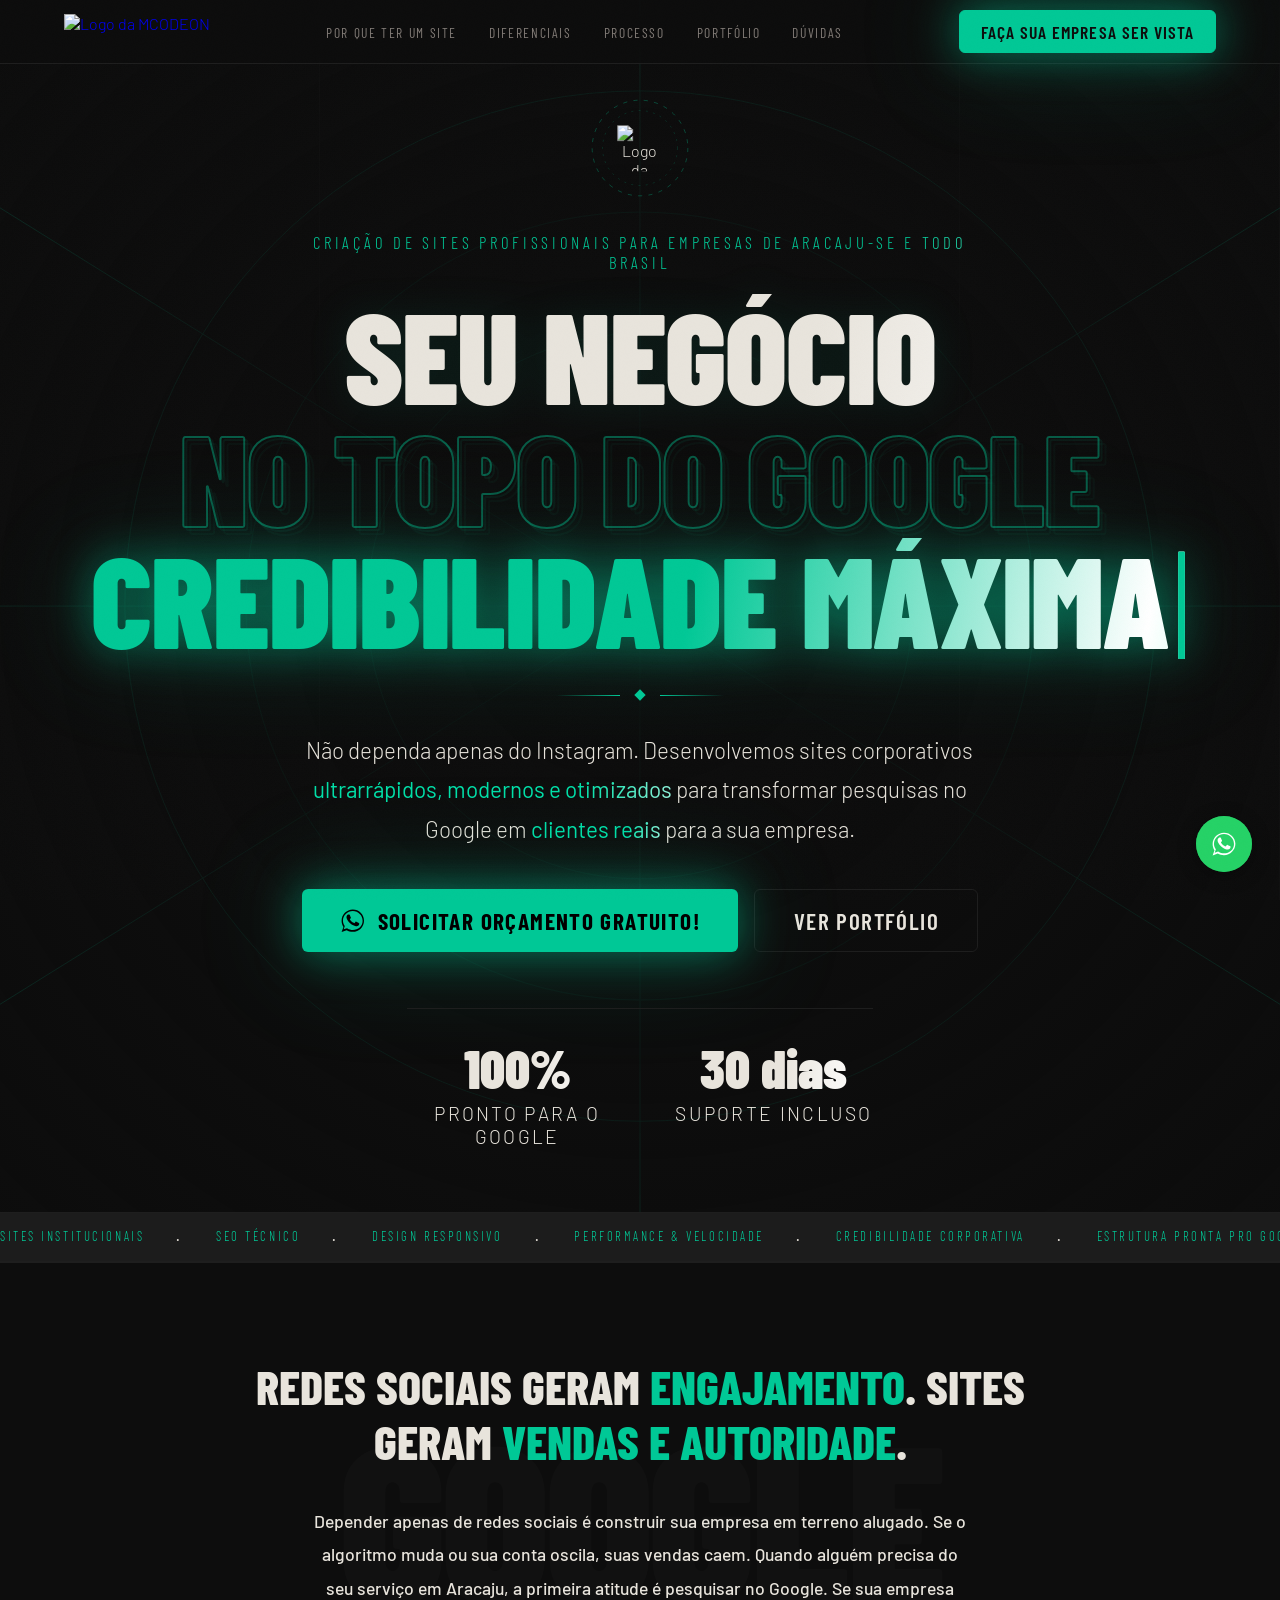
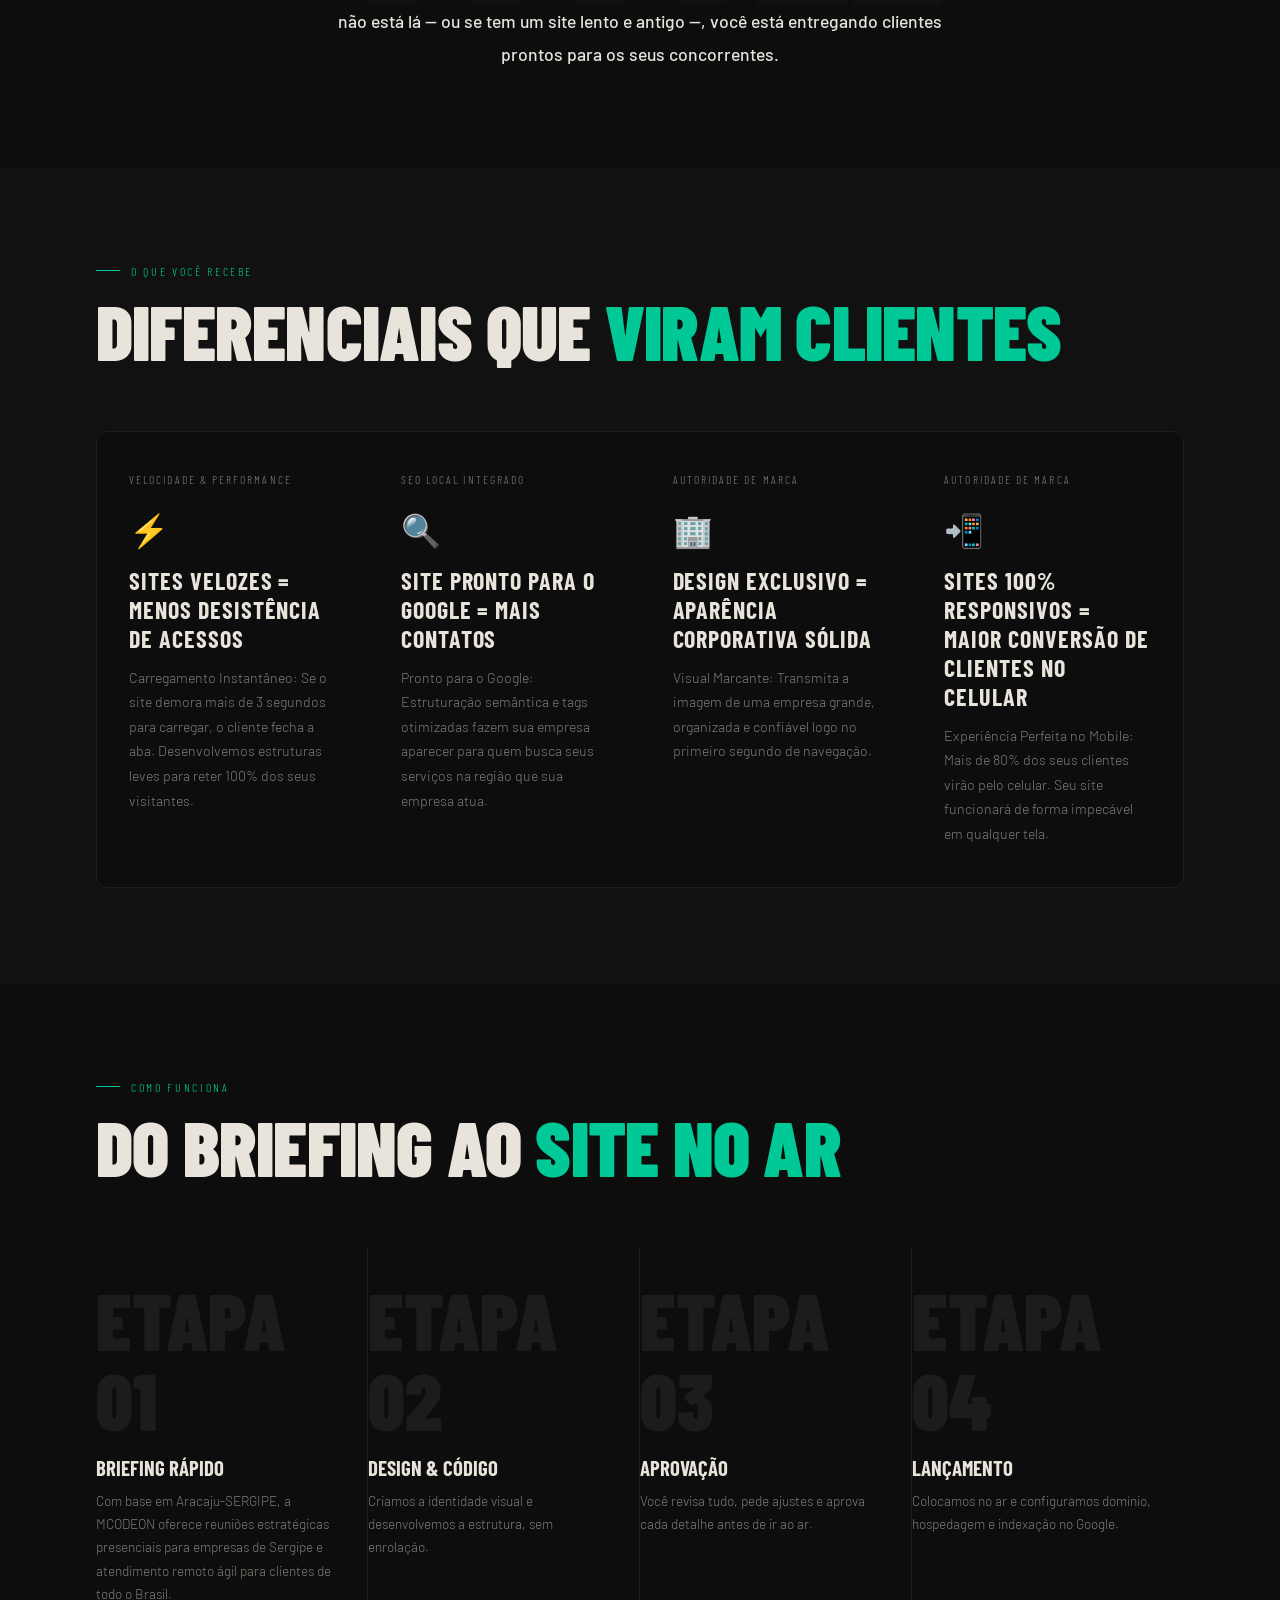
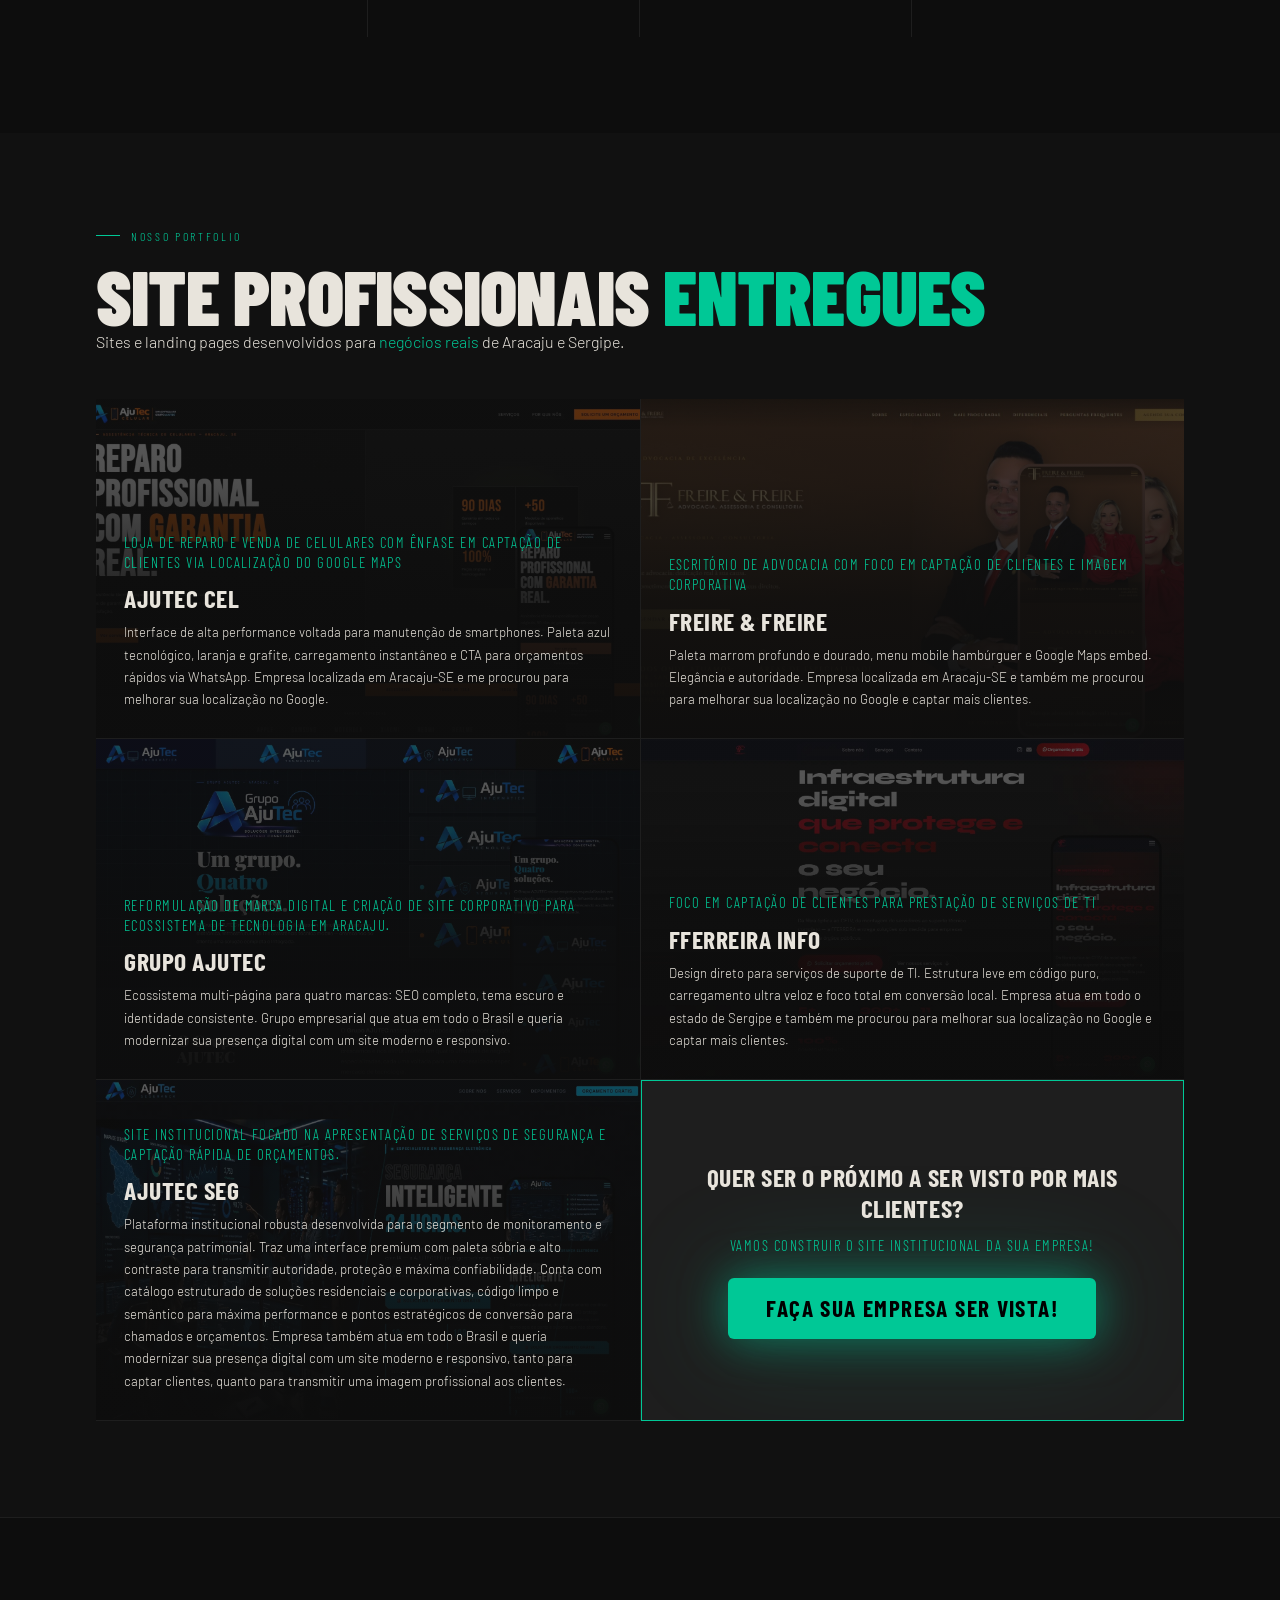
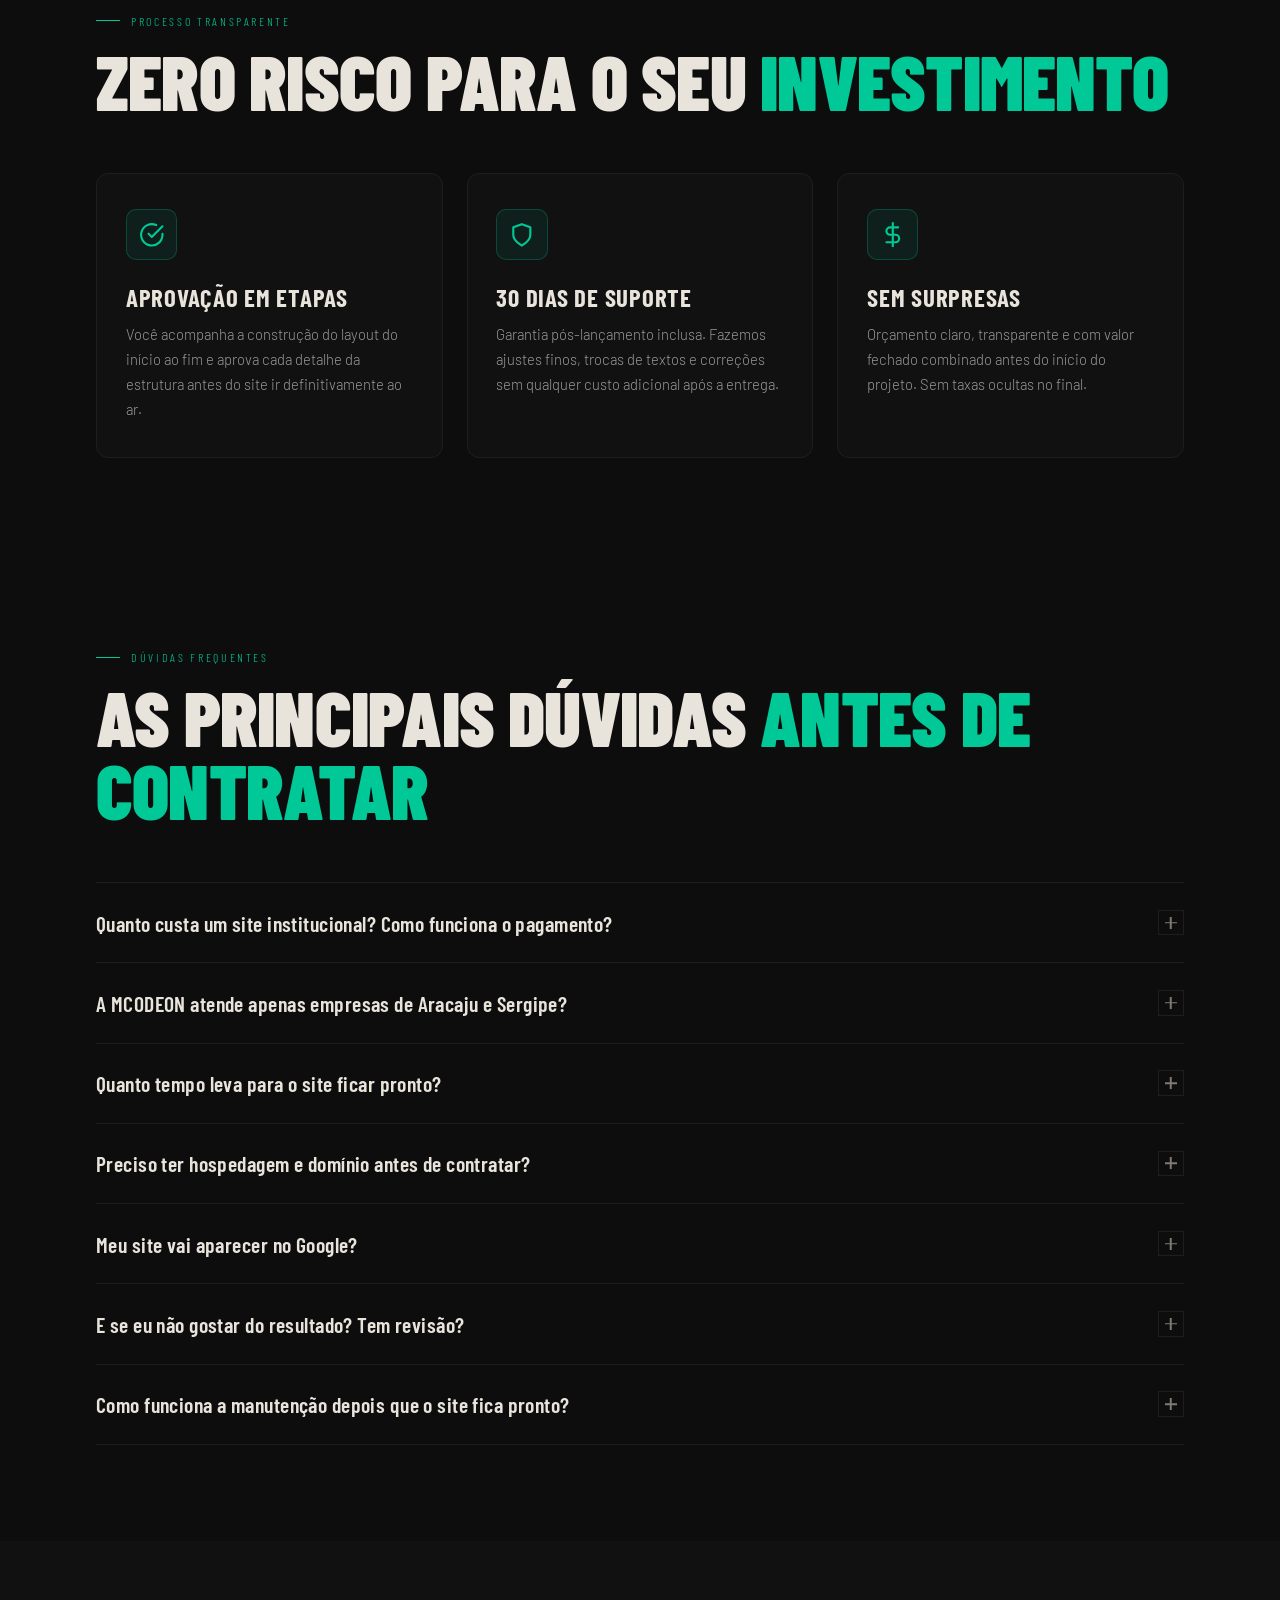
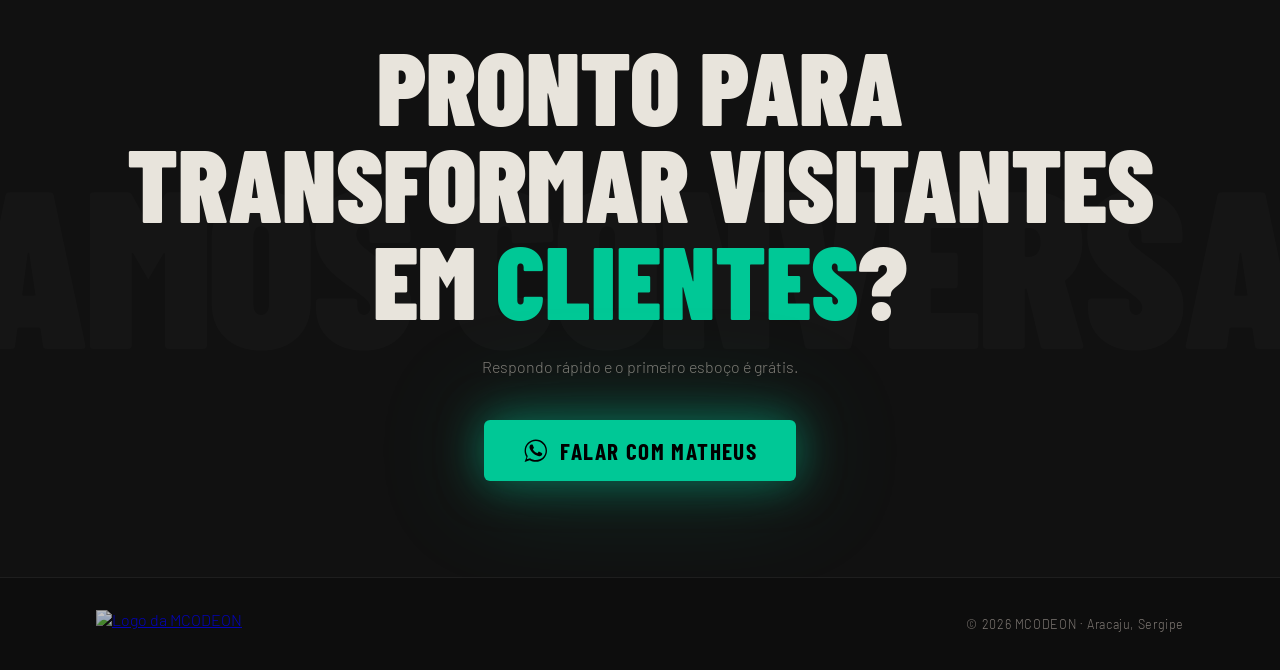
==== commit 249acaa3: "diminuindo excesso de informações." ====
--- a/criacao-de-sites/index.html
+++ b/criacao-de-sites/index.html
@@ -657,7 +657,7 @@
     </div>
 
     <div class="hero-stats">
-      <div class="stat"><div class="stat-num">10+</div><div class="stat-label">Empresas parceiras</div></div>
+      <!-- <div class="stat"><div class="stat-num">10+</div><div class="stat-label">Empresas parceiras</div></div> -->
       <div class="stat"><div class="stat-num">100%</div><div class="stat-label">Pronto para o Google</div></div>
       <div class="stat"><div class="stat-num">30 dias</div><div class="stat-label">Suporte Incluso</div></div>
     </div>
